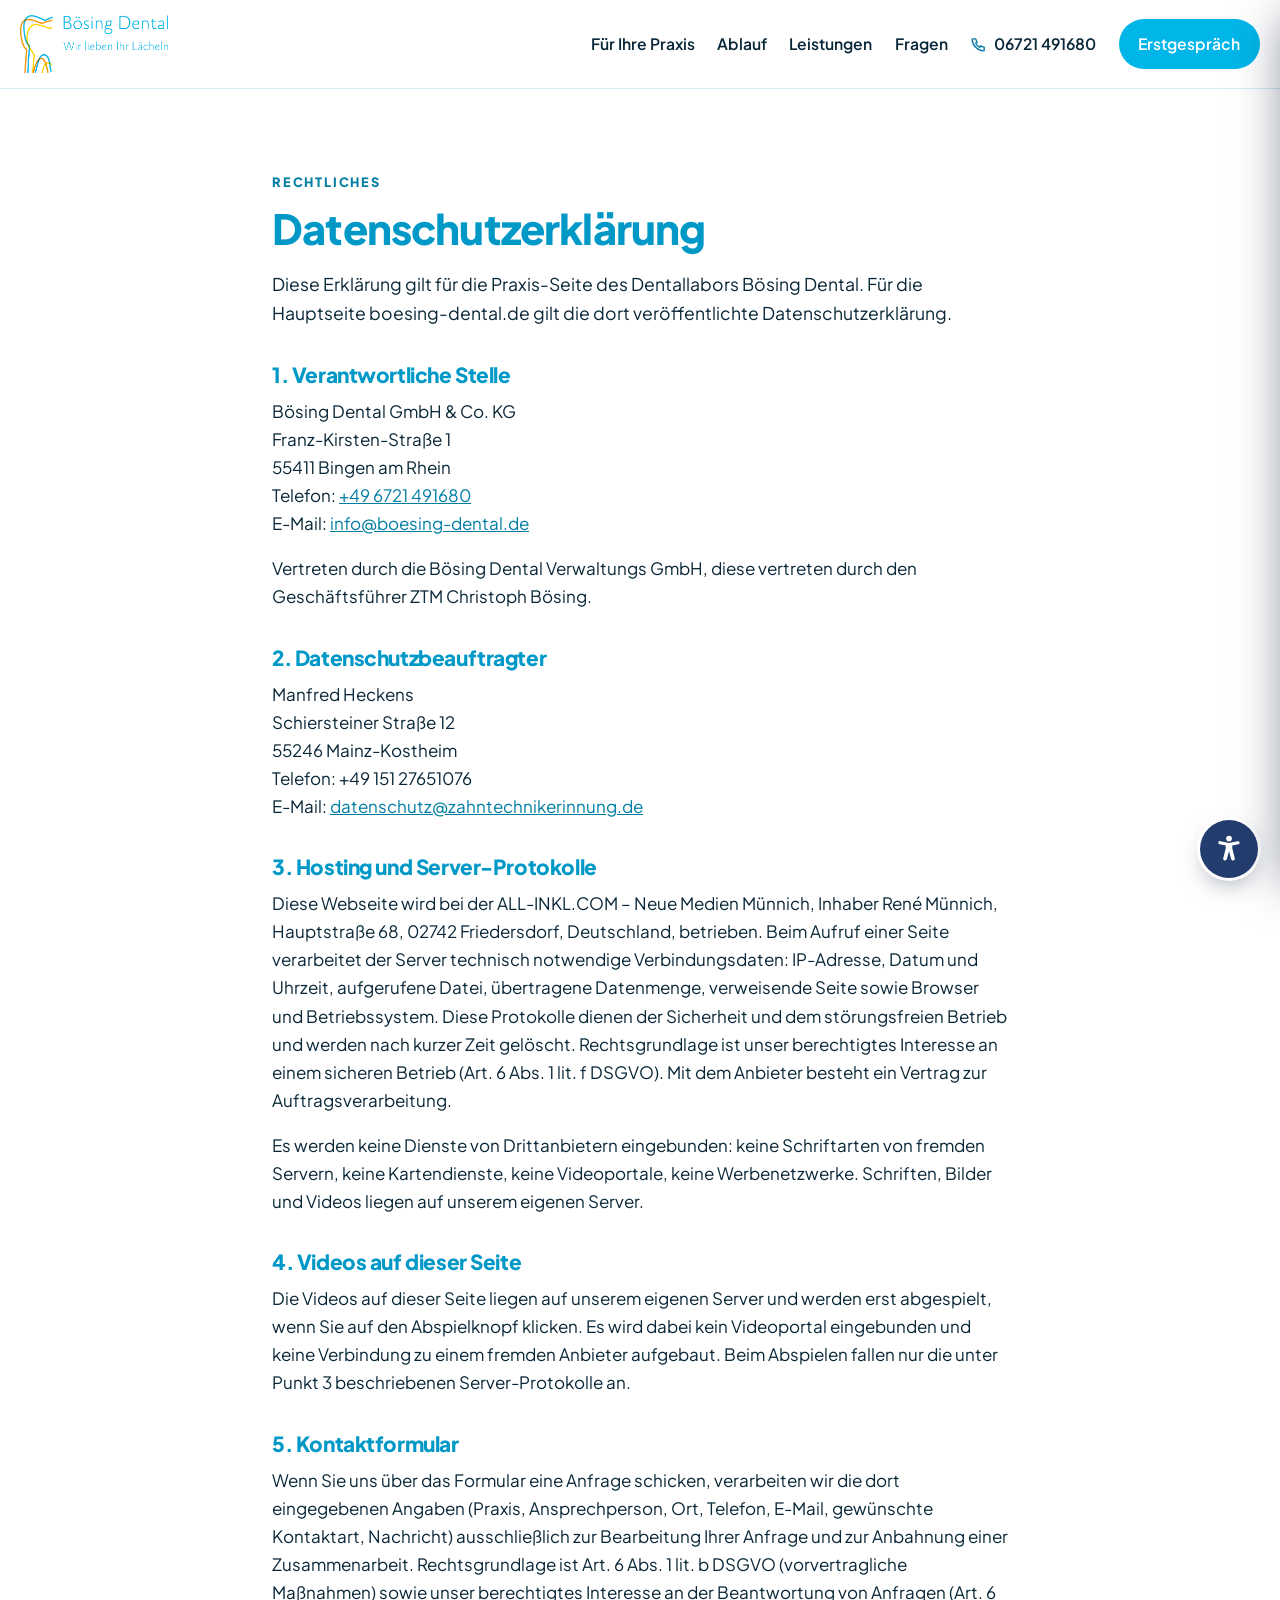
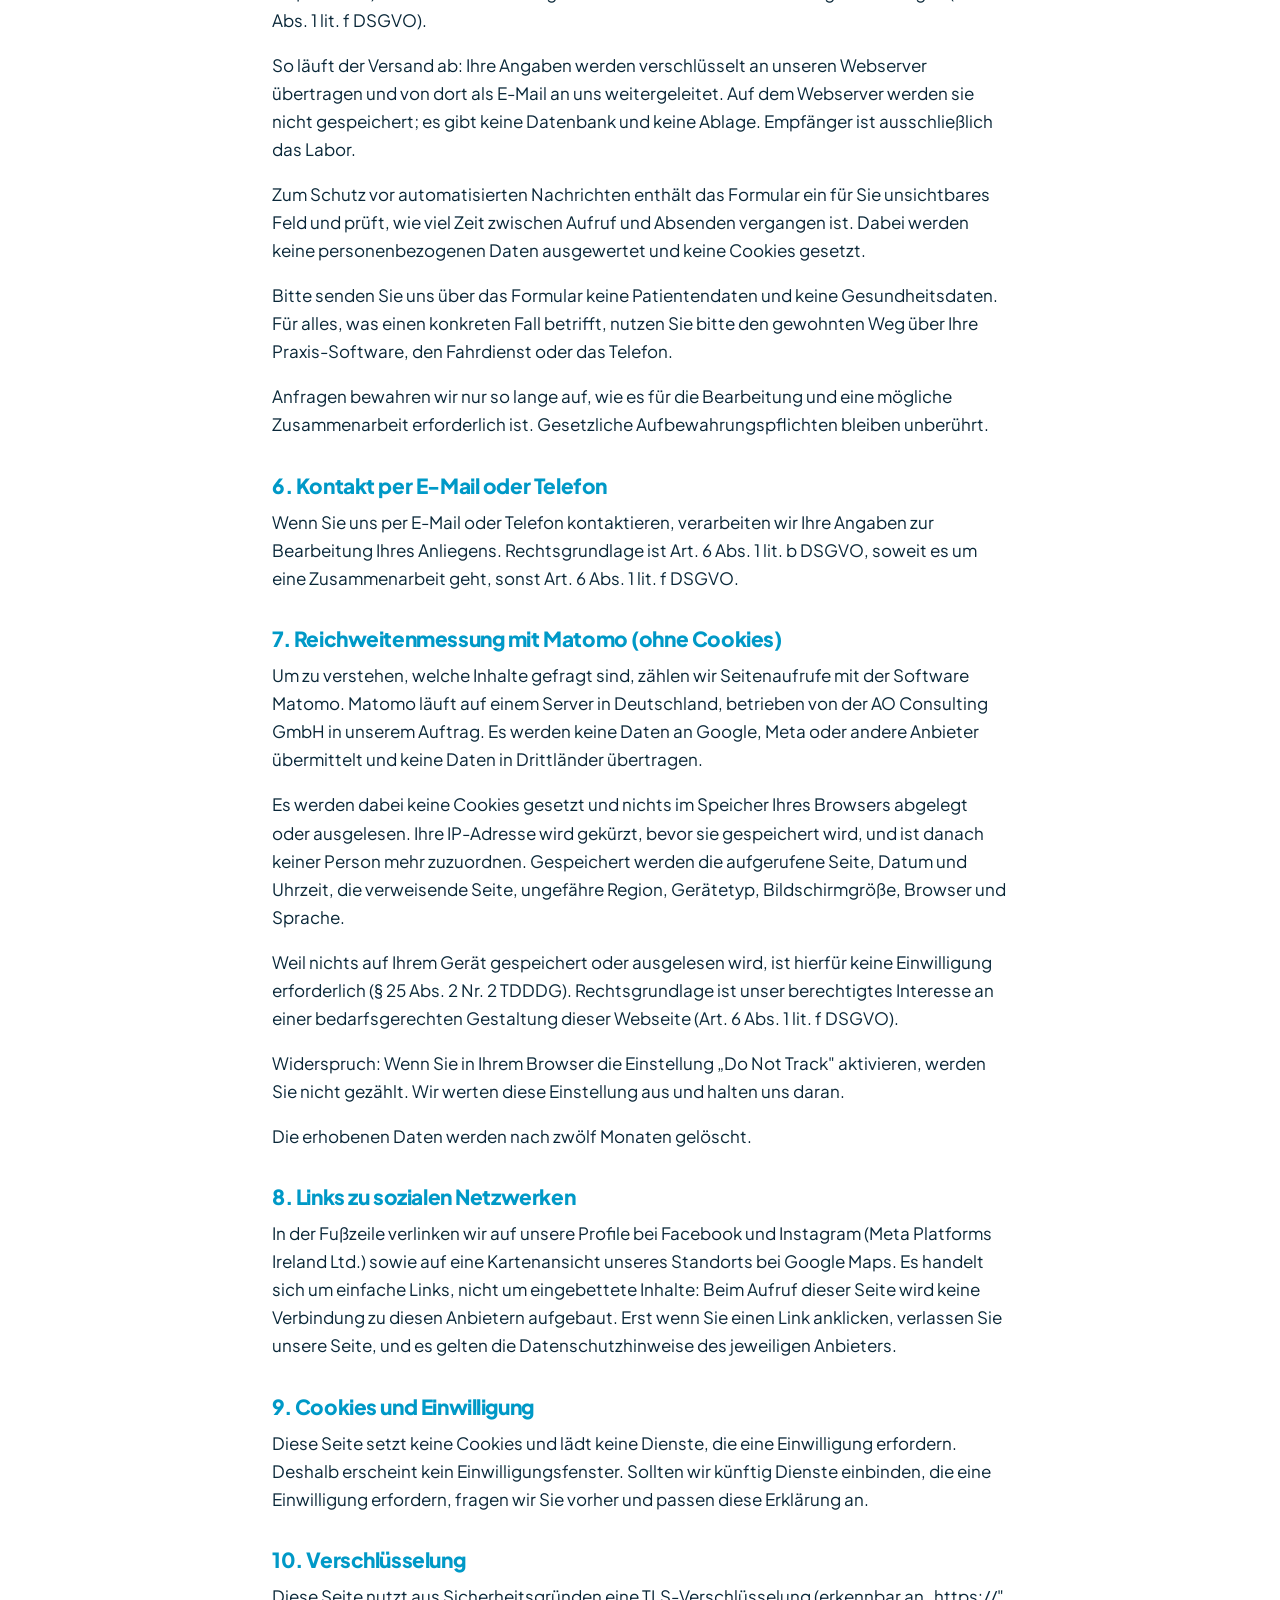
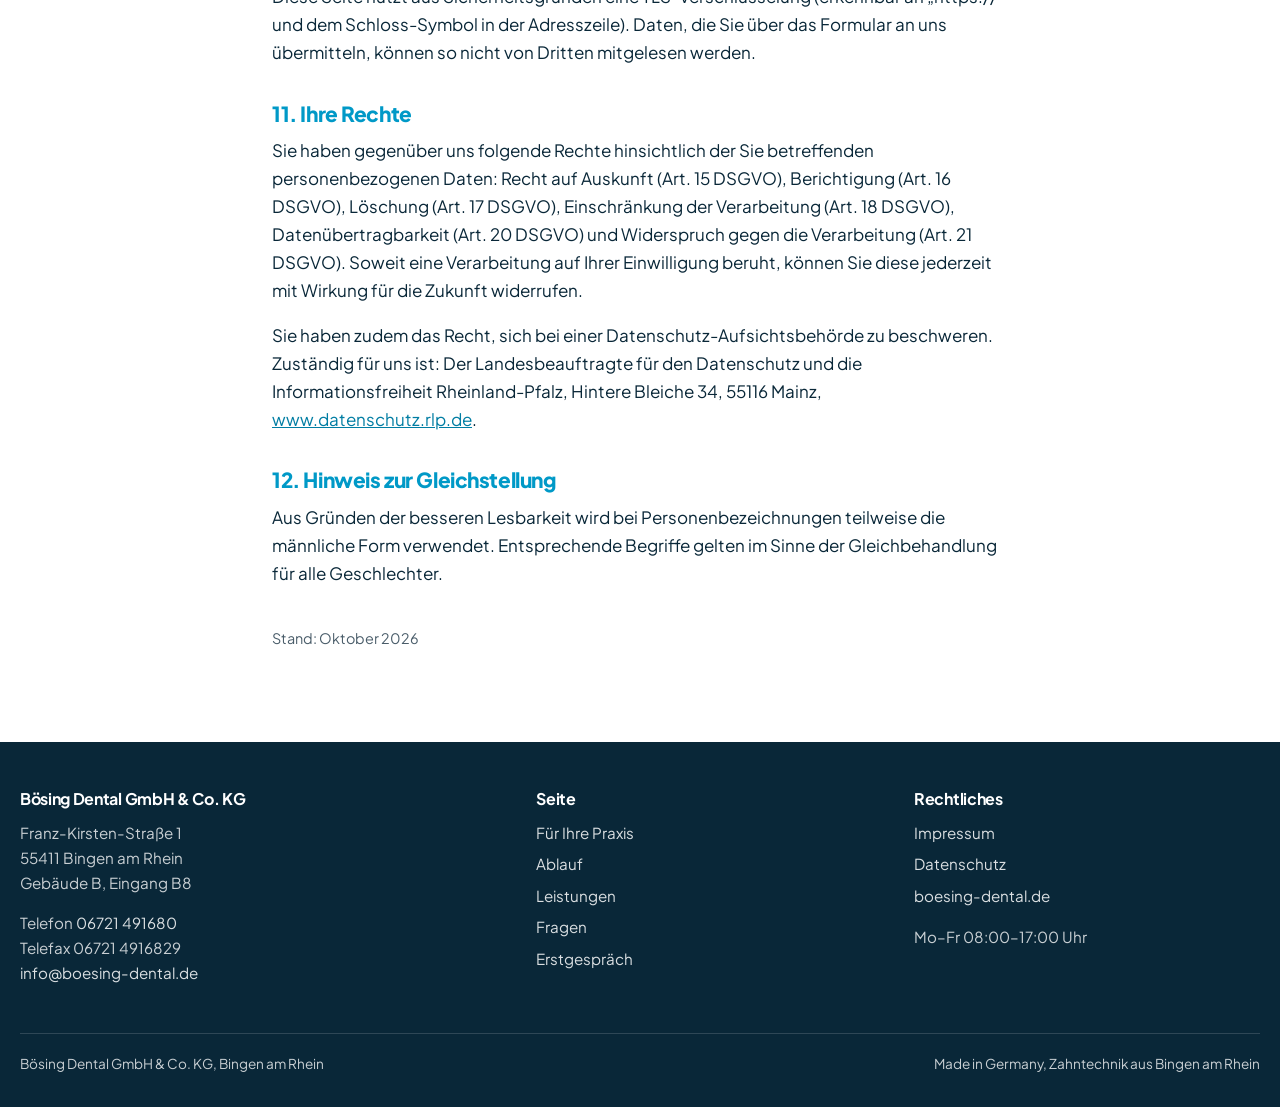
==== website/datenschutz.html @ 1765467c "Livegang vorbereiten: Entwurfs-Hinweise raus, Impressum und Datenschutz als eigene Seiten, Formular " ====
<!DOCTYPE html>
<html lang="de">
<head>
<meta charset="utf-8">
<meta name="viewport" content="width=device-width, initial-scale=1">
<title>Datenschutz | Bösing Dental, Dentallabor Bingen</title>
<meta name="description" content="Datenschutzerklärung für die Praxis-Seite der Bösing Dental GmbH & Co. KG, Dentallabor in Bingen am Rhein.">
<meta name="robots" content="noindex,follow">
<link rel="icon" href="img/favicon-192.png" sizes="192x192" type="image/png">
<link rel="icon" href="img/favicon-32.png" sizes="32x32" type="image/png">
<link rel="apple-touch-icon" href="img/apple-touch-icon.png">
<link rel="stylesheet" href="assets/schrift.css">
<link rel="stylesheet" href="assets/stil.css?v=20261001a">
<link rel="stylesheet" href="assets/einwilligung.css">
<link rel="stylesheet" href="assets/barrierefreiheit.css">
</head>
<body>

<a class="sprung" href="#inhalt">Zum Inhalt springen</a>

<header>
  <div class="huelle-kopf kopf">
    <a class="marke" href="index.html" aria-label="Bösing Dental, zur Startseite">
      <picture>
        <source srcset="img/logo-boesing-dental.webp" type="image/webp">
        <img src="img/logo-boesing-dental.png" alt="Bösing Dental, wir lieben Ihr Lächeln" width="1167" height="456" decoding="async">
      </picture>
    </a>
    <button class="burger" type="button" aria-expanded="false" aria-controls="hauptnavigation" aria-label="Menü öffnen">
      <span></span>
    </button>
    <nav class="kopf-nav" id="hauptnavigation" aria-label="Hauptnavigation">
      <a href="index.html#vorteile">Für Ihre Praxis</a>
      <a href="index.html#ablauf">Ablauf</a>
      <a href="index.html#leistungen">Leistungen</a>
      <a href="index.html#fragen">Fragen</a>
      <a class="kopf-tel" href="tel:+496721491680">
        <svg width="17" height="17" viewBox="0 0 24 24" fill="none" stroke="#0e7ba8" stroke-width="2" aria-hidden="true" focusable="false">
          <path d="M4 4h4l2 5-2 1a10 10 0 006 6l1-2 5 2v4a1 1 0 01-1 1A17 17 0 013 5a1 1 0 011-1z"/>
        </svg>
        06721 491680
      </a>
      <a class="knopf knopf-haupt knopf-klein" href="index.html#anfrage">Erstgespräch</a>
    </nav>
  </div>
</header>

<main id="inhalt">
  <section class="weiss">
    <div class="huelle">
      <article class="rechtstext">
        <span class="augbraue">Rechtliches</span>
        <h1>Datenschutzerklärung</h1>
        <p class="lead">Diese Erklärung gilt für die Praxis-Seite des Dentallabors Bösing Dental. Für die Hauptseite boesing-dental.de gilt die dort veröffentlichte Datenschutzerklärung.</p>

        <h2>1. Verantwortliche Stelle</h2>
        <address>
          <p>Bösing Dental GmbH &amp; Co. KG<br>
          Franz-Kirsten-Straße 1<br>
          55411 Bingen am Rhein<br>
          Telefon: <a href="tel:+496721491680">+49 6721 491680</a><br>
          E-Mail: <a href="mailto:info@boesing-dental.de">info@boesing-dental.de</a></p>
        </address>
        <p>Vertreten durch die Bösing Dental Verwaltungs GmbH, diese vertreten durch den Geschäftsführer ZTM Christoph Bösing.</p>

        <h2>2. Datenschutzbeauftragter</h2>
        <p>Manfred Heckens<br>
        Schiersteiner Straße 12<br>
        55246 Mainz-Kostheim<br>
        Telefon: +49 151 27651076<br>
        E-Mail: <a href="mailto:datenschutz@zahntechnikerinnung.de">datenschutz@zahntechnikerinnung.de</a></p>

        <h2>3. Hosting und Server-Protokolle</h2>
        <p>Diese Webseite wird bei der ALL-INKL.COM – Neue Medien Münnich, Inhaber René Münnich, Hauptstraße 68, 02742 Friedersdorf, Deutschland, betrieben. Beim Aufruf einer Seite verarbeitet der Server technisch notwendige Verbindungsdaten: IP-Adresse, Datum und Uhrzeit, aufgerufene Datei, übertragene Datenmenge, verweisende Seite sowie Browser und Betriebssystem. Diese Protokolle dienen der Sicherheit und dem störungsfreien Betrieb und werden nach kurzer Zeit gelöscht. Rechtsgrundlage ist unser berechtigtes Interesse an einem sicheren Betrieb (Art. 6 Abs. 1 lit. f DSGVO). Mit dem Anbieter besteht ein Vertrag zur Auftragsverarbeitung.</p>
        <p>Es werden keine Dienste von Drittanbietern eingebunden: keine Schriftarten von fremden Servern, keine Kartendienste, keine Videoportale, keine Werbenetzwerke. Schriften, Bilder und Videos liegen auf unserem eigenen Server.</p>

        <h2>4. Videos auf dieser Seite</h2>
        <p>Die Videos auf dieser Seite liegen auf unserem eigenen Server und werden erst abgespielt, wenn Sie auf den Abspielknopf klicken. Es wird dabei kein Videoportal eingebunden und keine Verbindung zu einem fremden Anbieter aufgebaut. Beim Abspielen fallen nur die unter Punkt 3 beschriebenen Server-Protokolle an.</p>

        <h2>5. Kontaktformular</h2>
        <p>Wenn Sie uns über das Formular eine Anfrage schicken, verarbeiten wir die dort eingegebenen Angaben (Praxis, Ansprechperson, Ort, Telefon, E-Mail, gewünschte Kontaktart, Nachricht) ausschließlich zur Bearbeitung Ihrer Anfrage und zur Anbahnung einer Zusammenarbeit. Rechtsgrundlage ist Art. 6 Abs. 1 lit. b DSGVO (vorvertragliche Maßnahmen) sowie unser berechtigtes Interesse an der Beantwortung von Anfragen (Art. 6 Abs. 1 lit. f DSGVO).</p>
        <p>So läuft der Versand ab: Ihre Angaben werden verschlüsselt an unseren Webserver übertragen und von dort als E-Mail an uns weitergeleitet. Auf dem Webserver werden sie nicht gespeichert; es gibt keine Datenbank und keine Ablage. Empfänger ist ausschließlich das Labor.</p>
        <p>Zum Schutz vor automatisierten Nachrichten enthält das Formular ein für Sie unsichtbares Feld und prüft, wie viel Zeit zwischen Aufruf und Absenden vergangen ist. Dabei werden keine personenbezogenen Daten ausgewertet und keine Cookies gesetzt.</p>
        <p>Bitte senden Sie uns über das Formular keine Patientendaten und keine Gesundheitsdaten. Für alles, was einen konkreten Fall betrifft, nutzen Sie bitte den gewohnten Weg über Ihre Praxis-Software, den Fahrdienst oder das Telefon.</p>
        <p>Anfragen bewahren wir nur so lange auf, wie es für die Bearbeitung und eine mögliche Zusammenarbeit erforderlich ist. Gesetzliche Aufbewahrungspflichten bleiben unberührt.</p>

        <h2>6. Kontakt per E-Mail oder Telefon</h2>
        <p>Wenn Sie uns per E-Mail oder Telefon kontaktieren, verarbeiten wir Ihre Angaben zur Bearbeitung Ihres Anliegens. Rechtsgrundlage ist Art. 6 Abs. 1 lit. b DSGVO, soweit es um eine Zusammenarbeit geht, sonst Art. 6 Abs. 1 lit. f DSGVO.</p>

        <h2>7. Reichweitenmessung mit Matomo (ohne Cookies)</h2>
        <p>Um zu verstehen, welche Inhalte gefragt sind, zählen wir Seitenaufrufe mit der Software Matomo. Matomo läuft auf einem Server in Deutschland, betrieben von der AO Consulting GmbH in unserem Auftrag. Es werden keine Daten an Google, Meta oder andere Anbieter übermittelt und keine Daten in Drittländer übertragen.</p>
        <p>Es werden dabei keine Cookies gesetzt und nichts im Speicher Ihres Browsers abgelegt oder ausgelesen. Ihre IP-Adresse wird gekürzt, bevor sie gespeichert wird, und ist danach keiner Person mehr zuzuordnen. Gespeichert werden die aufgerufene Seite, Datum und Uhrzeit, die verweisende Seite, ungefähre Region, Gerätetyp, Bildschirmgröße, Browser und Sprache.</p>
        <p>Weil nichts auf Ihrem Gerät gespeichert oder ausgelesen wird, ist hierfür keine Einwilligung erforderlich (§ 25 Abs. 2 Nr. 2 TDDDG). Rechtsgrundlage ist unser berechtigtes Interesse an einer bedarfsgerechten Gestaltung dieser Webseite (Art. 6 Abs. 1 lit. f DSGVO).</p>
        <p>Widerspruch: Wenn Sie in Ihrem Browser die Einstellung „Do Not Track" aktivieren, werden Sie nicht gezählt. Wir werten diese Einstellung aus und halten uns daran.</p>
        <p>Die erhobenen Daten werden nach zwölf Monaten gelöscht.</p>

        <h2>8. Links zu sozialen Netzwerken</h2>
        <p>In der Fußzeile verlinken wir auf unsere Profile bei Facebook und Instagram (Meta Platforms Ireland Ltd.) sowie auf eine Kartenansicht unseres Standorts bei Google Maps. Es handelt sich um einfache Links, nicht um eingebettete Inhalte: Beim Aufruf dieser Seite wird keine Verbindung zu diesen Anbietern aufgebaut. Erst wenn Sie einen Link anklicken, verlassen Sie unsere Seite, und es gelten die Datenschutzhinweise des jeweiligen Anbieters.</p>

        <h2>9. Cookies und Einwilligung</h2>
        <p>Diese Seite setzt keine Cookies und lädt keine Dienste, die eine Einwilligung erfordern. Deshalb erscheint kein Einwilligungsfenster. Sollten wir künftig Dienste einbinden, die eine Einwilligung erfordern, fragen wir Sie vorher und passen diese Erklärung an.</p>

        <h2>10. Verschlüsselung</h2>
        <p>Diese Seite nutzt aus Sicherheitsgründen eine TLS-Verschlüsselung (erkennbar an „https://" und dem Schloss-Symbol in der Adresszeile). Daten, die Sie über das Formular an uns übermitteln, können so nicht von Dritten mitgelesen werden.</p>

        <h2>11. Ihre Rechte</h2>
        <p>Sie haben gegenüber uns folgende Rechte hinsichtlich der Sie betreffenden personenbezogenen Daten: Recht auf Auskunft (Art. 15 DSGVO), Berichtigung (Art. 16 DSGVO), Löschung (Art. 17 DSGVO), Einschränkung der Verarbeitung (Art. 18 DSGVO), Datenübertragbarkeit (Art. 20 DSGVO) und Widerspruch gegen die Verarbeitung (Art. 21 DSGVO). Soweit eine Verarbeitung auf Ihrer Einwilligung beruht, können Sie diese jederzeit mit Wirkung für die Zukunft widerrufen.</p>
        <p>Sie haben zudem das Recht, sich bei einer Datenschutz-Aufsichtsbehörde zu beschweren. Zuständig für uns ist: Der Landesbeauftragte für den Datenschutz und die Informationsfreiheit Rheinland-Pfalz, Hintere Bleiche 34, 55116 Mainz, <a href="https://www.datenschutz.rlp.de/" rel="noopener">www.datenschutz.rlp.de</a>.</p>

        <h2>12. Hinweis zur Gleichstellung</h2>
        <p>Aus Gründen der besseren Lesbarkeit wird bei Personenbezeichnungen teilweise die männliche Form verwendet. Entsprechende Begriffe gelten im Sinne der Gleichbehandlung für alle Geschlechter.</p>

        <p class="stand">Stand: Oktober 2026</p>
      </article>
    </div>
  </section>
</main>

<footer>
  <div class="huelle">
    <div class="fuss-raster">
      <div>
        <h3>Bösing Dental GmbH &amp; Co. KG</h3>
        <p>Franz-Kirsten-Straße 1<br>55411 Bingen am Rhein<br>Gebäude B, Eingang B8</p>
        <p>Telefon <a href="tel:+496721491680">06721 491680</a><br>
           Telefax 06721 4916829<br>
           <a href="mailto:info@boesing-dental.de">info@boesing-dental.de</a></p>
      </div>
      <div>
        <h3>Seite</h3>
        <ul class="fuss-liste">
          <li><a href="index.html#vorteile">Für Ihre Praxis</a></li>
          <li><a href="index.html#ablauf">Ablauf</a></li>
          <li><a href="index.html#leistungen">Leistungen</a></li>
          <li><a href="index.html#fragen">Fragen</a></li>
          <li><a href="index.html#anfrage">Erstgespräch</a></li>
        </ul>
      </div>
      <div>
        <h3>Rechtliches</h3>
        <ul class="fuss-liste">
          <li><a href="impressum.html">Impressum</a></li>
          <li><a href="datenschutz.html">Datenschutz</a></li>
          <li><button type="button" class="ein-ausloeser" data-einwilligung-oeffnen>Cookie-Einstellungen</button></li>
          <li><a href="https://boesing-dental.de/" rel="noopener">boesing-dental.de</a></li>
        </ul>
        <p style="margin-top:1rem">Mo–Fr 08:00–17:00 Uhr</p>
      </div>
    </div>
    <div class="fuss-unten">
      <span>Bösing Dental GmbH &amp; Co. KG, Bingen am Rhein</span>
      <span>Made in Germany, Zahntechnik aus Bingen am Rhein</span>
    </div>
  </div>
</footer>

<script src="assets/skript.js?v=20261001a" defer></script>
<script src="assets/barrierefreiheit.js" defer></script>
<script src="assets/ao-konfiguration.js"></script>
<script src="assets/einwilligung.js" defer></script>
<script src="assets/messung.js" defer></script>
</body>
</html>
---- website/assets/schrift.css ----
/* ============================================================================
   PLUS JAKARTA SANS, LOKAL AUSGELIEFERT
   Keine Verbindung zu Google. Damit ist die Datenschutzerklärung
   ("Die Schriften sind lokal installiert") technisch gedeckt und die Seite
   lädt schneller, weil eine fremde Domain und ein DNS-Lookup wegfallen.

   Quelle der Dateien: Fontsource (@fontsource/plus-jakarta-sans 5.3.0),
   Schrift unter SIL Open Font License 1.1, siehe fonts/LICENSE-Plus-Jakarta-Sans.txt
   ============================================================================ */

@font-face{
  font-family:'Plus Jakarta Sans';
  font-style:normal;
  font-weight:400;
  font-display:swap;
  src:url('../fonts/plus-jakarta-sans-latin-400-normal.woff2') format('woff2');
  unicode-range:U+0000-00FF,U+0131,U+0152-0153,U+02BB-02BC,U+02C6,U+02DA,U+02DC,U+0304,U+0308,U+0329,U+2000-206F,U+20AC,U+2122,U+2191,U+2193,U+2212,U+2215,U+FEFF,U+FFFD;
}
@font-face{
  font-family:'Plus Jakarta Sans';
  font-style:normal;
  font-weight:400;
  font-display:swap;
  src:url('../fonts/plus-jakarta-sans-latin-ext-400-normal.woff2') format('woff2');
  unicode-range:U+0100-02BA,U+02BD-02C5,U+02C7-02CC,U+02CE-02D7,U+02DD-02FF,U+0304,U+0308,U+0329,U+1D00-1DBF,U+1E00-1E9F,U+1EF2-1EFF,U+2020,U+20A0-20AB,U+20AD-20C0,U+2113,U+2C60-2C7F,U+A720-A7FF;
}
@font-face{
  font-family:'Plus Jakarta Sans';
  font-style:normal;
  font-weight:500;
  font-display:swap;
  src:url('../fonts/plus-jakarta-sans-latin-500-normal.woff2') format('woff2');
  unicode-range:U+0000-00FF,U+0131,U+0152-0153,U+02BB-02BC,U+02C6,U+02DA,U+02DC,U+0304,U+0308,U+0329,U+2000-206F,U+20AC,U+2122,U+2191,U+2193,U+2212,U+2215,U+FEFF,U+FFFD;
}
@font-face{
  font-family:'Plus Jakarta Sans';
  font-style:normal;
  font-weight:500;
  font-display:swap;
  src:url('../fonts/plus-jakarta-sans-latin-ext-500-normal.woff2') format('woff2');
  unicode-range:U+0100-02BA,U+02BD-02C5,U+02C7-02CC,U+02CE-02D7,U+02DD-02FF,U+0304,U+0308,U+0329,U+1D00-1DBF,U+1E00-1E9F,U+1EF2-1EFF,U+2020,U+20A0-20AB,U+20AD-20C0,U+2113,U+2C60-2C7F,U+A720-A7FF;
}
@font-face{
  font-family:'Plus Jakarta Sans';
  font-style:normal;
  font-weight:600;
  font-display:swap;
  src:url('../fonts/plus-jakarta-sans-latin-600-normal.woff2') format('woff2');
  unicode-range:U+0000-00FF,U+0131,U+0152-0153,U+02BB-02BC,U+02C6,U+02DA,U+02DC,U+0304,U+0308,U+0329,U+2000-206F,U+20AC,U+2122,U+2191,U+2193,U+2212,U+2215,U+FEFF,U+FFFD;
}
@font-face{
  font-family:'Plus Jakarta Sans';
  font-style:normal;
  font-weight:600;
  font-display:swap;
  src:url('../fonts/plus-jakarta-sans-latin-ext-600-normal.woff2') format('woff2');
  unicode-range:U+0100-02BA,U+02BD-02C5,U+02C7-02CC,U+02CE-02D7,U+02DD-02FF,U+0304,U+0308,U+0329,U+1D00-1DBF,U+1E00-1E9F,U+1EF2-1EFF,U+2020,U+20A0-20AB,U+20AD-20C0,U+2113,U+2C60-2C7F,U+A720-A7FF;
}
@font-face{
  font-family:'Plus Jakarta Sans';
  font-style:normal;
  font-weight:700;
  font-display:swap;
  src:url('../fonts/plus-jakarta-sans-latin-700-normal.woff2') format('woff2');
  unicode-range:U+0000-00FF,U+0131,U+0152-0153,U+02BB-02BC,U+02C6,U+02DA,U+02DC,U+0304,U+0308,U+0329,U+2000-206F,U+20AC,U+2122,U+2191,U+2193,U+2212,U+2215,U+FEFF,U+FFFD;
}
@font-face{
  font-family:'Plus Jakarta Sans';
  font-style:normal;
  font-weight:700;
  font-display:swap;
  src:url('../fonts/plus-jakarta-sans-latin-ext-700-normal.woff2') format('woff2');
  unicode-range:U+0100-02BA,U+02BD-02C5,U+02C7-02CC,U+02CE-02D7,U+02DD-02FF,U+0304,U+0308,U+0329,U+1D00-1DBF,U+1E00-1E9F,U+1EF2-1EFF,U+2020,U+20A0-20AB,U+20AD-20C0,U+2113,U+2C60-2C7F,U+A720-A7FF;
}
@font-face{
  font-family:'Plus Jakarta Sans';
  font-style:normal;
  font-weight:800;
  font-display:swap;
  src:url('../fonts/plus-jakarta-sans-latin-800-normal.woff2') format('woff2');
  unicode-range:U+0000-00FF,U+0131,U+0152-0153,U+02BB-02BC,U+02C6,U+02DA,U+02DC,U+0304,U+0308,U+0329,U+2000-206F,U+20AC,U+2122,U+2191,U+2193,U+2212,U+2215,U+FEFF,U+FFFD;
}
@font-face{
  font-family:'Plus Jakarta Sans';
  font-style:normal;
  font-weight:800;
  font-display:swap;
  src:url('../fonts/plus-jakarta-sans-latin-ext-800-normal.woff2') format('woff2');
  unicode-range:U+0100-02BA,U+02BD-02C5,U+02C7-02CC,U+02CE-02D7,U+02DD-02FF,U+0304,U+0308,U+0329,U+1D00-1DBF,U+1E00-1E9F,U+1EF2-1EFF,U+2020,U+20A0-20AB,U+20AD-20C0,U+2113,U+2C60-2C7F,U+A720-A7FF;
}
---- website/assets/stil.css ----
/* ============================================================================
   Bösing Dental GmbH & Co. KG — Landingpage Praxisgewinnung
   Entwurf: AO Consulting GmbH
   Farben nach dem Corporate Manual Rev. 1.1 von Bösing Dental:
   HKS 47 Blau #00b6e8 (Hauptfarbe, Überschriften), HKS 3 Gelb #ffd500,
   HKS 7 Orange #f29400, Dunkelblau #092738 für Fließtext und Fuß.
   Für kleine Texte und Knöpfe ist das Blau abgedunkelt (Kontrast 4,5:1),
   für große Überschriften leicht abgedunkelt (Kontrast 3:1). Reines HKS 47
   auf Weiß erreicht nur 2,4:1 und wäre für Text nicht barrierefrei.
   ========================================================================= */

:root{
  --cyan:#00b6e8;          /* HKS 47, Flächen, Icons, Akzente */
  --cyan-text:#0099c7;     /* HKS 47 für große Überschriften, 3:1 auf Weiß */
  --cyan-dunkel:#007da3;   /* Links, Knöpfe, kleine Texte, 4,7:1 auf Weiß */
  --cyan-tief:#005f7d;     /* Hover */
  --orange:#f29400;        /* HKS 7 */
  --orange-dunkel:#b86f00;
  --gelb:#ffd500;          /* HKS 3 */
  --gruen:#39b54a;
  --gruen-dunkel:#2b8c39;

  --ink:#092738;           /* Dunkelblau aus dem Manual, Fließtext und Fuß */
  --ink-weich:#4a5d6a;
  --linie:#d5eaf3;
  --flaeche:#f1f9fc;
  --flaeche-tief:#e0f3fa;
  --weiss:#fff;

  --hinweis:#fff4c2;
  --hinweis-rand:#e3c000;

  --breit:1400px;        /* mehr Seitenbreite, Wunsch vom 25.09.2026 */
  --breit-kopf:1560px;
  --radius:18px;
  --radius-klein:10px;
  --schatten:0 10px 30px rgba(0,125,163,.10);
  --schatten-stark:0 18px 46px rgba(0,125,163,.16);
}

*,*::before,*::after{box-sizing:border-box}
html{-webkit-text-size-adjust:100%;scroll-behavior:smooth}
section[id],main[id]{scroll-margin-top:104px}
body{
  margin:0;
  font-family:'Plus Jakarta Sans',system-ui,-apple-system,'Segoe UI',sans-serif;
  font-size:1.0625rem;            /* keine Pixelangabe, damit die Schriftskalierung greift */
  line-height:1.65;
  color:var(--ink);
  background:var(--weiss);
  overflow-x:hidden;
}
img,video{max-width:100%;height:auto}
picture{display:block}
h1,h2,h3,h4{line-height:1.18;margin:0 0 .6em;font-weight:800;letter-spacing:-.02em}
h1{font-size:clamp(2rem,4.6vw,3.35rem)}
h2{font-size:clamp(1.55rem,3vw,2.35rem);color:var(--cyan-text)}
h3{font-size:clamp(1.12rem,1.5vw,1.35rem);font-weight:700}
p{margin:0 0 1em}
a{color:var(--cyan-dunkel)}
a:hover,a:focus-visible{color:var(--cyan-tief)}
ul{margin:0 0 1em;padding-left:1.15em}
strong{font-weight:700}

/* Fokus */
:focus-visible{outline:3px solid var(--cyan-dunkel);outline-offset:3px;border-radius:4px}
:focus:not(:focus-visible){outline:none}
.auf-dunkel :focus-visible{outline-color:#fff}
.auf-dunkel .knopf-haupt:hover,.auf-dunkel .knopf-haupt:focus-visible{background:var(--gelb);color:var(--ink)}

/* Sprunglinks */
.sprung{position:absolute;left:-9999px;top:0;z-index:100;background:var(--ink);color:#fff;
  padding:.7rem 1.1rem;border-radius:0 0 var(--radius-klein) 0;text-decoration:none;font-weight:700}
.sprung:focus{left:0}
.sprung:focus,.sprung:hover{color:#fff}

/* Layout */
.huelle{width:100%;max-width:var(--breit);margin:0 auto;padding:0 1.25rem}
.huelle-kopf{width:100%;max-width:var(--breit-kopf);margin:0 auto;padding:0 1.25rem}
section{padding:clamp(3rem,6vw,5.5rem) 0}
.hell{background:var(--flaeche)}
.weiss{background:var(--weiss)}
.mitte{text-align:center}
.kopfzeile-block{max-width:50rem;margin:0 auto clamp(2rem,4vw,3rem)}
.kopfzeile-block.links{margin-left:0;text-align:left}
.augbraue{display:inline-block;font-size:.8rem;font-weight:800;letter-spacing:.14em;
  text-transform:uppercase;color:var(--cyan-dunkel);margin-bottom:.7rem}
.lead{font-size:1.1rem;color:var(--ink-weich)}

/* ------------------------------------------------------------------ Kopf */
body>header{position:sticky;top:0;z-index:50;background:rgba(255,255,255,.94);
  backdrop-filter:blur(8px);border-bottom:1px solid var(--linie)}
.kopf{display:flex;align-items:center;gap:1.5rem;min-height:88px}
.marke{display:flex;align-items:center;gap:.6rem;text-decoration:none;color:var(--ink);font-weight:800;
  font-size:1.15rem;white-space:nowrap;letter-spacing:-.02em}
.marke:hover,.marke:focus-visible{color:var(--cyan-dunkel)}
.marke svg{flex:0 0 auto}
.marke picture{display:block}
.marke img{height:58px;width:auto;display:block}
.kopf-nav{margin-left:auto;display:flex;align-items:center;gap:1.4rem}
.kopf-nav a{white-space:nowrap;text-decoration:none;color:var(--ink);font-weight:600;font-size:.98rem}
.kopf-nav a:hover,.kopf-nav a:focus-visible{color:var(--cyan-dunkel)}
.kopf-nav a.knopf-haupt{color:#fff}
.kopf-nav a.knopf-haupt:hover,.kopf-nav a.knopf-haupt:focus-visible{color:#fff;background:var(--ink)}
.kopf-tel{display:inline-flex;align-items:center;gap:.45rem;white-space:nowrap;font-weight:700;text-decoration:none}
.burger{display:none;margin-left:auto;background:none;border:1px solid var(--linie);border-radius:12px;
  width:46px;height:42px;cursor:pointer;align-items:center;justify-content:center}
.burger span{display:block;width:20px;height:2px;background:var(--ink);position:relative}
.burger span::before,.burger span::after{content:"";position:absolute;left:0;width:20px;height:2px;background:var(--ink)}
.burger span::before{top:-6px}
.burger span::after{top:6px}
.burger:hover,.burger:focus-visible{background:var(--flaeche-tief)}

/* Knopf */
.knopf{display:inline-flex;align-items:center;justify-content:center;gap:.5rem;white-space:nowrap;
  padding:.85rem 1.5rem;border-radius:999px;font-weight:800;text-decoration:none;border:2px solid transparent;
  cursor:pointer;font-size:1rem;font-family:inherit;transition:transform .15s ease,background .15s ease}
.knopf-haupt{background:var(--cyan);color:#fff}
.knopf-haupt:hover,.knopf-haupt:focus-visible{background:var(--ink);color:#fff;transform:translateY(-1px)}
.knopf-zweit{background:#fff;color:var(--ink);border-color:var(--cyan)}
.knopf-zweit:hover,.knopf-zweit:focus-visible{background:var(--cyan);color:#fff}
.knopf-hell{background:#fff;color:var(--cyan-tief)}
.knopf-hell:hover,.knopf-hell:focus-visible{background:var(--gelb);color:var(--ink)}
.knopf-klein{padding:.6rem 1.1rem;font-size:.94rem}

/* ------------------------------------------------------------------ Hero */
.hero{position:relative;overflow:hidden;background:
  radial-gradient(1200px 520px at 85% -10%,rgba(0,182,232,.16),transparent 60%),
  radial-gradient(760px 420px at 8% 110%,rgba(242,148,0,.12),transparent 62%),
  linear-gradient(180deg,#fbfdfe 0%,#f2f8fb 100%)}
.hero-raster{display:grid;grid-template-columns:1.05fr .95fr;gap:clamp(2rem,4vw,3.5rem);align-items:center;
  padding:clamp(2.5rem,5vw,4.5rem) 0}
.hero h1 span{color:var(--cyan-text)}
.hero-lead{font-size:clamp(1.05rem,1.5vw,1.22rem);color:var(--ink-weich);max-width:38rem}
.hero-knoepfe{display:flex;flex-wrap:wrap;gap:.8rem;margin:1.6rem 0 1.1rem}
.hero-mini{font-size:.92rem;color:var(--ink-weich);margin:0}
/* ------------------------------------------------ Google-Bewertung */
.google-punkt{display:inline-flex;align-items:center;gap:.7rem;text-decoration:none;background:#fff;
  border:1px solid var(--linie);border-radius:999px;padding:.5rem 1rem .5rem .6rem;
  box-shadow:0 2px 10px rgba(0,125,163,.07);margin-top:1.1rem;color:var(--ink)}
.google-punkt:hover,.google-punkt:focus-visible{border-color:var(--cyan-dunkel);color:var(--ink);
  box-shadow:0 6px 18px rgba(0,125,163,.14)}
.google-g{width:32px;height:32px;border-radius:50%;display:grid;place-items:center;
  border:1px solid var(--linie);flex:none;background:#fff}
.google-g img{width:18px;height:18px;display:block}
.sterne{position:relative;display:inline-block;line-height:1;font-size:1rem;letter-spacing:2px;
  color:#d7dfe5;white-space:nowrap}
.sterne-gold{position:absolute;left:0;top:0;overflow:hidden;white-space:nowrap;color:#f5a623}
.google-txt{display:block;font-size:.83rem;color:var(--ink-weich);margin-top:.2rem;white-space:nowrap}
.google-txt b{color:var(--ink)}

/* ------------------------------------- feste Handy-Leiste mit den CTA */
.handy-leiste{display:none}
@media (max-width:820px){
  .handy-leiste{display:flex;position:fixed;left:0;right:0;bottom:0;z-index:48;gap:.6rem;
    padding:.6rem .8rem calc(.6rem + env(safe-area-inset-bottom));
    background:rgba(255,255,255,.96);backdrop-filter:blur(8px);border-top:1px solid var(--linie);
    box-shadow:0 -6px 20px rgba(0,125,163,.10)}
  .handy-leiste .knopf{flex:1;justify-content:center;padding:.8rem .6rem;font-size:.98rem}
  body{padding-bottom:72px}
  .bf-knopf{bottom:82px!important}
}

.anker-reihe{display:grid;grid-template-columns:repeat(4,1fr);gap:1px;background:var(--linie);
  border:1px solid var(--linie);border-radius:var(--radius);overflow:hidden;margin-top:clamp(1.5rem,3vw,2.5rem)}
.anker{background:#fff;padding:1.05rem 1rem;text-align:center}
.anker b{display:block;font-size:1.45rem;line-height:1.2;color:var(--cyan-text);letter-spacing:-.02em}
.anker span{display:block;font-size:.86rem;color:var(--ink-weich);line-height:1.35}
.bogen{position:absolute;inset:auto -6% -30% auto;width:520px;height:520px;border-radius:50%;
  border:36px solid rgba(0,182,232,.14);pointer-events:none}
.bogen-orange{position:absolute;left:-8%;bottom:-38%;width:420px;height:420px;border-radius:50%;
  border:14px solid rgba(242,148,0,.12);pointer-events:none}

/* ----------------------------------------------------- echte Bilder */
.bild{position:relative;overflow:hidden;border-radius:var(--radius);aspect-ratio:16/10;background:var(--flaeche-tief)}
.bild.breit{aspect-ratio:21/9}
.bild.quadrat{aspect-ratio:1/1}
.bild.hoch{aspect-ratio:3/4}
.bild picture,.bild img{display:block;width:100%;height:100%;object-fit:cover}
.karte.leistung .bild,.person .bild{border-radius:0}
/* Beschriftung für Vorher-Nachher-Bilder (obere und untere Bildhälfte) */
.bild-marke{position:absolute;left:.7rem;top:.7rem;z-index:1;background:rgba(9,39,56,.78);color:#fff;
  font-size:.78rem;font-weight:700;letter-spacing:.06em;text-transform:uppercase;
  padding:.25rem .6rem;border-radius:999px;line-height:1.3;pointer-events:none}
.bild-marke.unten{top:calc(50% + .7rem)}
.bildunter{margin:.55rem 0 0;font-size:.82rem;color:var(--ink-weich)}

/* -------------------------------------------------- Bildplatzhalter */
.bildplatz{position:relative;display:flex;flex-direction:column;align-items:center;justify-content:center;
  gap:.4rem;text-align:center;background:
  linear-gradient(135deg,rgba(0,182,232,.10),rgba(242,148,0,.10));
  border:2px dashed rgba(0,125,163,.35);border-radius:var(--radius);color:var(--cyan-tief);
  padding:1.25rem;min-height:180px;min-width:0;aspect-ratio:16/10;overflow:hidden}
.bildplatz.hoch{aspect-ratio:3/4}
.bildplatz.breit{aspect-ratio:21/9;min-height:0}
.bildplatz.quadrat{aspect-ratio:1/1}
.bildplatz b{font-size:.95rem;font-weight:800;line-height:1.3}
.bildplatz small{font-size:.78rem;color:var(--ink-weich);letter-spacing:.04em;text-transform:uppercase;font-weight:700}
.bildplatz svg{opacity:.5}

/* ------------------------------------------------------------------ Video */
/* Stumme 3-Sekunden-Vorschau in Schleife über dem Standbild, wie bei Wistia.
   Liegt auf dem eigenen Server, läuft nicht bei "Bewegung reduzieren". */
.video-vorschau{position:absolute;inset:0;width:100%;height:100%;object-fit:cover;display:block;
  opacity:0;transition:opacity .5s ease;pointer-events:none}
.video-vorschau.laeuft{opacity:1}
.hero-video{aspect-ratio:16/9;background:var(--flaeche-tief)}
.hero-video picture,.hero-video img{display:block;width:100%;height:100%;object-fit:cover}
.video-block{display:grid;grid-template-columns:1.35fr 1fr;gap:clamp(1.5rem,3vw,3rem);align-items:center}
.video-rahmen{position:relative;border-radius:var(--radius);overflow:hidden;box-shadow:var(--schatten-stark);background:#092738}
.video-rahmen .bildplatz{border-radius:0;border:none;min-height:0;aspect-ratio:16/9;
  background:linear-gradient(135deg,#092738,#005f7d);color:#dff1f9;
  justify-content:flex-end;padding-bottom:1.1rem}
.video-rahmen .bildplatz small{color:rgba(255,255,255,.7)}
.abspielen{position:absolute;inset:0;display:flex;align-items:center;justify-content:center;
  border:none;background:transparent;cursor:pointer}
.abspielen span{display:flex;align-items:center;justify-content:center;width:78px;height:78px;border-radius:50%;
  background:rgba(255,255,255,.92);box-shadow:0 8px 26px rgba(0,0,0,.28)}
.abspielen span svg{fill:var(--cyan-tief);margin-left:4px}
.abspielen:hover span,.abspielen:focus-visible span{background:var(--gelb)}
.abspielen:hover span svg,.abspielen:focus-visible span svg{fill:var(--ink)}
.video-hinweis{margin:.55rem 0 0;font-size:.82rem;color:var(--ink-weich)}
.video-text ul{list-style:none;padding:0;margin:1rem 0 0}
.video-text li{position:relative;padding-left:1.7rem;margin-bottom:.55rem}
.video-text li::before{content:"";position:absolute;left:0;top:.55em;width:.7rem;height:.7rem;border-radius:3px;
  background:var(--orange)}

/* ------------------------------------------------------------------ Karten */
.raster{display:grid;gap:1.25rem}
.raster-2{grid-template-columns:repeat(2,1fr)}
.raster-3{grid-template-columns:repeat(3,1fr)}
.raster-4{grid-template-columns:repeat(4,1fr)}
.karte{background:#fff;border:1px solid var(--linie);border-radius:var(--radius);padding:1.5rem;
  box-shadow:0 2px 10px rgba(0,125,163,.05)}
.karte h3{margin-bottom:.4rem}
.karte p:last-child{margin-bottom:0}
.karte-symbol{display:flex;align-items:center;justify-content:center;width:48px;height:48px;border-radius:14px;
  background:var(--flaeche-tief);margin-bottom:.9rem}
.karte-symbol svg{stroke:var(--cyan-dunkel);fill:none;stroke-width:1.9;stroke-linecap:round;stroke-linejoin:round}
.leistung{overflow:hidden;padding:0;display:flex;flex-direction:column}
.leistung .bildplatz{border:none;border-radius:0;aspect-ratio:16/10;min-height:0}
.leistung-text{padding:1.25rem 1.4rem 1.5rem}
.leistung-text h3{margin-bottom:.35rem}
.leistung-text p{margin:0;font-size:.97rem;color:var(--ink-weich)}

/* ------------------------------------------------------------------ Ablauf */
.ablauf{counter-reset:schritt;display:grid;grid-template-columns:repeat(4,1fr);gap:1.25rem}
.schritt{position:relative;background:#fff;border:1px solid var(--linie);border-radius:var(--radius);
  padding:2.4rem 1.35rem 1.5rem}
.schritt::before{counter-increment:schritt;content:counter(schritt);position:absolute;top:-18px;left:1.35rem;
  width:44px;height:44px;border-radius:50%;background:var(--cyan);color:var(--ink);font-weight:800;
  display:flex;align-items:center;justify-content:center;font-size:1.1rem;box-shadow:var(--schatten)}
.schritt h3{font-size:1.08rem}
.schritt p{margin:0;font-size:.96rem;color:var(--ink-weich)}

/* ------------------------------------------------------------------ Zitate */
.zitate{display:grid;grid-template-columns:repeat(3,1fr);gap:1.25rem;margin-top:1.5rem}
.zitat{background:#fff;border:1px solid var(--linie);border-left:5px solid var(--orange);
  border-radius:var(--radius-klein);padding:1.35rem}
.zitat p{font-style:italic;margin-bottom:.7rem}
.zitat cite{font-style:normal;font-weight:700;font-size:.92rem;color:var(--cyan-tief)}

/* ------------------------------------------------------------------ Region */
.region{display:grid;grid-template-columns:1fr 1fr;gap:clamp(1.5rem,3vw,3rem);align-items:center}
.region>*{min-width:0}
.raster>*,.hero-raster>*,.video-block>*,.kontakt-raster>*,.gruen-block>*{min-width:0}
.orte{display:flex;flex-wrap:wrap;gap:.5rem;padding:0;margin:1.2rem 0 0;list-style:none}
.orte li{background:#fff;border:1px solid var(--linie);border-radius:999px;padding:.35rem .9rem;font-size:.9rem;font-weight:600}
.kontaktdaten{display:grid;gap:.35rem;margin-top:1.3rem;font-size:.98rem}
.kontaktdaten b{display:block;font-size:.82rem;text-transform:uppercase;letter-spacing:.08em;color:var(--ink-weich)}

/* ------------------------------------------------------------------ Team */
.team{display:grid;grid-template-columns:repeat(3,1fr);gap:1.25rem}
.person{background:#fff;border:1px solid var(--linie);border-radius:var(--radius);overflow:hidden}
.person .bildplatz{border:none;border-radius:0;aspect-ratio:4/3;min-height:0}
.person-text{padding:1.1rem 1.3rem 1.35rem}
.person-text h3{margin:0 0 .15rem;font-size:1.05rem}
.person-text p{margin:0;font-size:.93rem;color:var(--ink-weich)}

/* ------------------------------------------------------------------ Nachhaltigkeit */
.gruen-block{background:linear-gradient(135deg,#eaf7ec,#f2f8fb);border:1px solid #cfe9d4;border-radius:var(--radius);
  padding:clamp(1.5rem,3vw,2.5rem);display:grid;grid-template-columns:1.2fr .8fr;gap:2rem;align-items:center}
.gruen-block.einspaltig{grid-template-columns:1fr;max-width:60rem;margin:0 auto}
.preise{display:flex;flex-wrap:wrap;gap:.6rem;list-style:none;padding:0;margin:1rem 0 0}
.preise li{background:#fff;border:1px solid #cfe9d4;border-radius:var(--radius-klein);padding:.5rem .9rem;
  font-size:.9rem;font-weight:700;color:var(--gruen-dunkel)}

/* ------------------------------------------------------------------ FAQ */
.faq{max-width:60rem;margin:0 auto}
.faq details{background:#fff;border:1px solid var(--linie);border-radius:var(--radius-klein);margin-bottom:.7rem}
.faq summary{cursor:pointer;padding:1.05rem 3rem 1.05rem 1.2rem;font-weight:700;position:relative;list-style:none}
.faq summary::-webkit-details-marker{display:none}
.faq summary h3{font:inherit;color:inherit;letter-spacing:inherit;margin:0;display:inline}
.faq summary::after{content:"";position:absolute;right:1.2rem;top:1.35rem;width:10px;height:10px;
  border-right:2.5px solid var(--cyan-dunkel);border-bottom:2.5px solid var(--cyan-dunkel);
  transform:rotate(45deg);transition:transform .2s ease}
.faq details[open] summary::after{transform:rotate(-135deg)}
.faq summary:hover,.faq summary:focus-visible{background:var(--flaeche);color:var(--cyan-tief)}
.faq .antwort{padding:0 1.2rem 1.2rem;color:var(--ink-weich)}
.faq .antwort p:last-child{margin-bottom:0}

/* ------------------------------------------------------------------ Formular */
.kontakt{background:linear-gradient(160deg,#092738 0%,#092738 30%,#00b6e8 100%);color:#fff}
.kontakt h2,.kontakt h3{color:#fff}
.kontakt-raster{display:grid;grid-template-columns:.85fr 1.15fr;gap:clamp(1.75rem,4vw,3.5rem);align-items:start}
.kontakt-text p{color:rgba(255,255,255,.9)}
.kontakt-text ul{list-style:none;padding:0;margin:1.2rem 0 0}
.kontakt-text li{position:relative;padding-left:1.8rem;margin-bottom:.6rem;color:rgba(255,255,255,.92)}
.kontakt-text li::before{content:"";position:absolute;left:0;top:.45em;width:1rem;height:.55rem;
  border-left:2.5px solid var(--gelb);border-bottom:2.5px solid var(--gelb);transform:rotate(-45deg)}
.formular{background:#fff;border-radius:var(--radius);padding:clamp(1.35rem,2.5vw,2rem);box-shadow:var(--schatten-stark);color:var(--ink)}
.feld{margin-bottom:1rem}
.feld-paar{display:grid;grid-template-columns:1fr 1fr;gap:1rem}
label{display:block;font-weight:700;font-size:.92rem;margin-bottom:.35rem}
label .pflicht{color:var(--orange-dunkel)}
input,select,textarea{width:100%;font-family:inherit;font-size:1rem;padding:.75rem .9rem;border:1.5px solid var(--linie);
  border-radius:var(--radius-klein);background:#fff;color:var(--ink)}
input:hover,select:hover,textarea:hover{border-color:var(--cyan)}
textarea{min-height:110px;resize:vertical}
.zustimmung{display:flex;gap:.7rem;align-items:flex-start;font-weight:500;font-size:.92rem;margin:1rem 0}
.zustimmung input{width:1.15rem;height:1.15rem;flex:0 0 auto;margin-top:.2rem}
.fehler{color:#b3261e;font-size:.86rem;margin:.3rem 0 0;display:none;font-weight:600}
.feld.hat-fehler input,.feld.hat-fehler textarea,.feld.hat-fehler select{border-color:#b3261e}
.feld.hat-fehler .fehler,.zustimmung-block.hat-fehler .fehler{display:block}
.danke{text-align:center;padding:1.5rem .5rem}
.danke svg{margin-bottom:.8rem}
/* Die Danke-Ueberschrift steht im weissen Kasten: dunkel, sonst weiss auf weiss (Fehler aus dem Entwurf). */
.kontakt .danke h3{color:var(--cyan-text)}
.formular-fuss{font-size:.82rem;color:var(--ink-weich);margin:.9rem 0 0}

/* ------------------------------------------------------------------ Fuß */
body>footer{background:var(--ink);color:rgba(255,255,255,.78);padding:3rem 0 2rem;font-size:.95rem}
body>footer h3{color:#fff;font-size:1rem;margin-bottom:.7rem}
.fuss-raster{display:grid;grid-template-columns:1.4fr 1fr 1fr;gap:2rem}
body>footer a{color:rgba(255,255,255,.85);text-decoration:none}
body>footer a:hover,body>footer a:focus-visible{color:var(--gelb)}
.fuss-liste{list-style:none;padding:0;margin:0}
.soz{display:flex;gap:.6rem;margin-top:1.1rem}
.soz a{display:grid;place-items:center;width:42px;height:42px;border-radius:50%;
  background:rgba(255,255,255,.10);color:#fff;border:1px solid rgba(255,255,255,.18)}
.soz a:hover,.soz a:focus-visible{background:var(--gelb);color:var(--ink);border-color:var(--gelb)}
.soz svg{width:20px;height:20px;fill:currentColor;display:block}
.fuss-liste li{margin-bottom:.4rem}
.fuss-unten{border-top:1px solid rgba(255,255,255,.15);margin-top:2rem;padding-top:1.2rem;
  display:flex;flex-wrap:wrap;gap:1rem;justify-content:space-between;font-size:.85rem}

/* Das Barrierefreiheits-Symbol steht auf hellen und auf dunklen Abschnitten.
   Ein weißer Ring hebt es überall ab, ohne die gemeinsame Widget-Datei zu ändern. */
.bf-knopf{
  box-shadow:0 0 0 3px #fff, 0 10px 26px -8px rgba(19,32,56,.55)!important;
}
.bf-knopf:hover,.bf-knopf:focus-visible{
  box-shadow:0 0 0 3px #fff, 0 14px 30px -8px rgba(19,32,56,.6)!important;
}

/* ------------------------------------------------------------------ Entwurfshinweise */
.entwurf-band{background:var(--hinweis);border-bottom:2px solid var(--hinweis-rand);color:#4a3b00;
  font-size:.9rem;padding:.6rem 0;text-align:center;font-weight:600}
.offen{background:var(--hinweis);border-bottom:2px dotted var(--hinweis-rand);padding:0 .18em;
  border-radius:3px;color:#4a3b00;font-weight:700}
.hinweiskasten{background:var(--hinweis);border:1px solid var(--hinweis-rand);border-radius:var(--radius-klein);
  padding:1rem 1.2rem;font-size:.92rem;color:#4a3b00;margin:0 0 1.5rem}
.hinweiskasten p:last-child{margin-bottom:0}

/* ------------------------------------------------------------------ Responsive */
@media (max-width:1080px){
  .raster-4{grid-template-columns:repeat(2,1fr)}
  .ablauf{grid-template-columns:repeat(2,1fr)}
  .anker-reihe{grid-template-columns:repeat(2,1fr)}
  .team{grid-template-columns:repeat(2,1fr)}
}
@media (max-width:1040px){
  .kopf-nav{position:fixed;inset:88px 0 auto;flex-direction:column;align-items:stretch;gap:0;
    background:#fff;border-bottom:1px solid var(--linie);padding:.5rem 1.25rem 1.25rem;
    box-shadow:var(--schatten);display:none;z-index:49;max-height:calc(100vh - 88px);overflow-y:auto}
  .kopf-nav.offen{display:flex}
  .kopf-nav a{padding:.85rem 0;border-bottom:1px solid var(--linie);font-size:1.05rem}
  .kopf-nav .knopf{margin-top:1rem;justify-content:center}
  .kopf-nav .kopf-tel{border-bottom:none}
  .burger{display:flex}
  .hero-raster,.video-block,.region,.kontakt-raster,.gruen-block{grid-template-columns:1fr}
  .video-block .video-text{order:2}
  .raster-3{grid-template-columns:repeat(2,1fr)}
  .zitate{grid-template-columns:1fr}
}
@media (max-width:640px){
  .marke img{height:42px}
  .raster-2,.raster-3,.raster-4,.ablauf,.team{grid-template-columns:1fr}
  .feld-paar{grid-template-columns:1fr}
  .fuss-raster{grid-template-columns:1fr}
  .anker-reihe{grid-template-columns:1fr}
  .hero-knoepfe .knopf{width:100%}
  section{padding:2.5rem 0}
}
@media (prefers-reduced-motion:reduce){
  *{animation-duration:.001ms!important;animation-iteration-count:1!important;transition-duration:.001ms!important;
    scroll-behavior:auto!important}
}
@media print{
  body>header,.entwurf-band,.abspielen{display:none}
}

/* ------------------------------------------------------------------ Rechtstexte */
/* Impressum und Datenschutz: ruhige Textseite, Lesebreite begrenzt. */
.rechtstext{max-width:46rem;margin:0 auto}
.rechtstext h1{font-size:clamp(1.8rem,3.5vw,2.6rem);color:var(--cyan-text);margin-bottom:.4em}
.rechtstext h2{font-size:1.3rem;margin:2.2rem 0 .6rem}
.rechtstext h3{font-size:1.05rem;margin:1.5rem 0 .4rem}
.rechtstext p,.rechtstext li{color:var(--ink);line-height:1.65}
.rechtstext .stand{color:var(--ink-weich);font-size:.9rem;margin-top:2.5rem}
.rechtstext address{font-style:normal}
.ersatzweg{margin-top:1.2rem;padding-top:1rem;border-top:1px solid var(--linie);font-size:.95rem}
/* Honigtopf: fuer Menschen unsichtbar, fuer Roboter ein normales Feld. */
.formular .hp{position:absolute;left:-9999px;top:auto;width:1px;height:1px;overflow:hidden}
---- website/assets/einwilligung.css ----
/* ============================================================================
   EINWILLIGUNGSBANNER (Cookie-Banner)
   Wiederverwendbar für alle Websites von AO Consulting.
   Zwei Dateien einbinden, sonst nichts:
     <link rel="stylesheet" href="assets/einwilligung.css">
     <script src="assets/einwilligung.js" defer></script>
   Die Oberfläche baut das Skript selbst, das HTML bleibt unberührt.

   Farben kommen aus der Seite, falls --navy und --coral definiert sind.
   Sonst greifen die Ersatzwerte hier.
   ============================================================================ */

:root{
  --ein-navy: var(--navy, #243D6F);
  --ein-navy-tief: var(--navy-deep, #1A2C4F);
  --ein-navy-tinte: var(--navy-ink, #132038);
  --ein-coral: var(--coral, #FD6E5D);
  --ein-coral-dunkel: var(--coral-dark, #E85947);
  --ein-text: #3D4759;
  --ein-grau: #6E7A8C;
  --ein-linie: rgba(36,61,111,.14);
  --ein-hell: #F4F7FB;
  --ein-radius: 14px;
}

/* ---------- Abdunklung ---------- */
.ein-hinter{
  position:fixed;inset:0;z-index:2147483100;
  background:rgba(19,32,56,.58);
  backdrop-filter:blur(3px);
  display:flex;align-items:flex-end;justify-content:center;
  padding:24px;
  /* Geschlossen ist die Abdunklung unsichtbar UND klickdurchlässig,
     sonst blockiert sie die ganze Seite. */
  opacity:0;visibility:hidden;pointer-events:none;
  transition:opacity .28s ease,visibility .28s ease;
}
.ein-hinter[data-offen="true"]{opacity:1;visibility:visible;pointer-events:auto}
/* Beim Feinjustieren steht die Karte mittig, sie ist dann höher */
.ein-hinter[data-sicht="details"]{align-items:center}

/* ---------- Karte ---------- */
.ein-karte{
  width:min(100%, 640px);max-height:calc(100vh - 48px);
  background:#fff;color:var(--ein-text);
  border-radius:var(--ein-radius);
  box-shadow:0 30px 80px -30px rgba(19,32,56,.7);
  display:flex;flex-direction:column;overflow:hidden;
  font-family:inherit;font-size:15px;line-height:1.6;
  transform:translateY(22px);transition:transform .28s cubic-bezier(.4,0,.2,1);
}
.ein-hinter[data-offen="true"] .ein-karte{transform:translateY(0)}
.ein-hinter[data-sicht="details"] .ein-karte{width:min(100%, 720px)}

/* Schmaler Farbstreifen oben in der CI */
.ein-karte::before{
  content:"";display:block;height:4px;flex:none;
  background:linear-gradient(90deg,var(--ein-coral) 0%,var(--ein-navy) 100%);
}

.ein-koerper{padding:30px 32px 4px;overflow-y:auto;flex:1 1 auto;-webkit-overflow-scrolling:touch}

.ein-kicker{
  font-size:.7rem;font-weight:800;letter-spacing:.15em;text-transform:uppercase;
  color:var(--ein-coral);display:block;margin-bottom:10px;
}
.ein-karte h2{
  margin:0 0 12px;font-size:1.42rem;font-weight:800;color:var(--ein-navy);
  letter-spacing:-.02em;line-height:1.2;
}
.ein-karte p{margin:0 0 14px}
.ein-karte a{color:var(--ein-navy);font-weight:700;text-decoration:underline;text-underline-offset:2px}
.ein-karte a:hover{color:var(--ein-coral)}
.ein-fein{font-size:.83rem;color:var(--ein-grau);line-height:1.55}

/* ---------- Knopfleiste ---------- */
.ein-fuss{
  padding:22px 32px 26px;background:var(--ein-hell);
  border-top:1px solid var(--ein-linie);flex:none;
}
.ein-knoepfe{display:grid;grid-template-columns:1fr 1fr;gap:12px}
.ein-knopf{
  display:inline-flex;align-items:center;justify-content:center;gap:9px;
  padding:15px 22px;border-radius:7px;border:1.5px solid transparent;
  font:inherit;font-weight:700;font-size:.95rem;line-height:1.2;text-align:center;
  cursor:pointer;text-decoration:none;
  transition:background .18s ease,color .18s ease,border-color .18s ease,transform .18s ease;
}
.ein-knopf:hover{transform:translateY(-2px)}
.ein-knopf:focus-visible{outline:3px solid var(--ein-navy);outline-offset:3px}
.ein-knopf svg{width:17px;height:17px;flex:none}

/* Empfehlung: gefüllt in Coral, mit Haken und Rahmenring.
   Ablehnen steht daneben, gleich groß und gleich gut erreichbar. */
.ein-knopf--alle{
  background:var(--ein-coral);color:#fff;
  box-shadow:0 12px 26px -14px rgba(253,110,93,.95), 0 0 0 4px rgba(253,110,93,.16);
}
.ein-knopf--alle:hover{background:var(--ein-coral-dunkel)}
.ein-knopf--alle:focus-visible{outline-color:var(--ein-coral)}
.ein-knopf--notwendig{background:#fff;border-color:var(--ein-navy);color:var(--ein-navy)}
.ein-knopf--notwendig:hover{background:var(--ein-navy);color:#fff}
.ein-knopf--speichern{background:var(--ein-navy);color:#fff}
.ein-knopf--speichern:hover{background:var(--ein-navy-tief)}

.ein-empfehlung{
  display:block;text-align:center;font-size:.72rem;font-weight:700;
  letter-spacing:.08em;text-transform:uppercase;color:var(--ein-coral);
  margin-bottom:7px;
}

.ein-nebenlinks{
  display:flex;flex-wrap:wrap;align-items:center;justify-content:center;
  gap:8px 20px;margin-top:16px;font-size:.82rem;
}
.ein-nebenlinks a,.ein-nebenlinks button{
  background:none;border:0;padding:0;font:inherit;font-size:.82rem;
  color:var(--ein-grau);text-decoration:underline;text-underline-offset:2px;
  cursor:pointer;font-weight:600;
}
.ein-nebenlinks a:hover,.ein-nebenlinks button:hover{color:var(--ein-navy)}
.ein-nebenlinks a:focus-visible,.ein-nebenlinks button:focus-visible{
  outline:2px solid var(--ein-navy);outline-offset:3px;border-radius:2px;
}

/* ---------- Kategorien ---------- */
.ein-liste{display:grid;gap:11px;margin:22px 0 4px}
.ein-gruppe{border:1.5px solid var(--ein-linie);border-radius:10px;overflow:hidden}
.ein-gruppe__kopf{
  display:flex;align-items:flex-start;gap:14px;padding:15px 17px;
}
.ein-gruppe__text{flex:1 1 auto;min-width:0}
.ein-gruppe__name{
  display:block;font-size:.97rem;font-weight:800;color:var(--ein-navy);
  letter-spacing:-.01em;margin-bottom:3px;
}
.ein-gruppe__kurz{display:block;font-size:.85rem;color:var(--ein-grau);line-height:1.5}

/* Schalter */
.ein-schalter{
  flex:none;width:50px;height:28px;border-radius:100px;border:0;cursor:pointer;
  background:#C7D0DE;position:relative;transition:background .2s ease;padding:0;
}
.ein-schalter::after{
  content:"";position:absolute;top:3px;left:3px;width:22px;height:22px;
  border-radius:50%;background:#fff;box-shadow:0 2px 5px rgba(19,32,56,.28);
  transition:transform .2s cubic-bezier(.4,0,.2,1);
}
.ein-schalter[aria-checked="true"]{background:var(--ein-coral)}
.ein-schalter[aria-checked="true"]::after{transform:translateX(22px)}
.ein-schalter:focus-visible{outline:3px solid var(--ein-navy);outline-offset:3px}
/* Pflichtkategorie: klar sichtbar an, aber nicht umschaltbar.
   Navy statt Coral, damit "gesperrt" und "vom Nutzer erlaubt" unterscheidbar sind. */
.ein-schalter[disabled]{background:var(--ein-navy);opacity:1;cursor:default}
.ein-schalter[disabled]::after{transform:translateX(22px)}
.ein-immer{
  display:inline-block;margin-top:6px;padding:3px 9px;border-radius:100px;
  background:rgba(36,61,111,.09);color:var(--ein-navy);
  font-size:.68rem;font-weight:800;letter-spacing:.07em;text-transform:uppercase;
}

/* Aufklappbare Dienstliste */
.ein-mehr{
  display:block;width:100%;text-align:left;background:var(--ein-hell);border:0;
  border-top:1px solid var(--ein-linie);padding:11px 17px;
  font:inherit;font-size:.8rem;font-weight:700;color:var(--ein-navy);cursor:pointer;
}
.ein-mehr:hover{background:#EAF0F8}
.ein-mehr:focus-visible{outline:3px solid var(--ein-navy);outline-offset:-3px}
.ein-mehr::after{content:" ▾";color:var(--ein-coral)}
.ein-mehr[aria-expanded="true"]::after{content:" ▴"}
.ein-dienste{padding:4px 17px 15px;background:var(--ein-hell);border-top:1px solid var(--ein-linie)}
.ein-dienst{padding:12px 0;border-bottom:1px solid var(--ein-linie)}
.ein-dienst:last-child{border-bottom:0;padding-bottom:2px}
.ein-dienst__name{font-weight:800;color:var(--ein-navy);font-size:.88rem;display:block;margin-bottom:6px}
.ein-dienst dl{margin:0;display:grid;grid-template-columns:auto 1fr;gap:3px 12px;font-size:.79rem}
.ein-dienst dt{color:var(--ein-grau);font-weight:700}
.ein-dienst dd{margin:0;color:var(--ein-text)}

/* ---------- Bestätigung nach dem Speichern ---------- */
.ein-notiz{
  display:flex;align-items:center;gap:10px;margin:0 0 14px;padding:12px 15px;
  background:var(--ein-hell);border-left:3px solid var(--ein-coral);border-radius:6px;
  font-size:.85rem;color:var(--ein-text);
}
.ein-notiz svg{width:18px;height:18px;color:var(--ein-coral);flex:none}

/* ---------- Späterer Zugang über die Fußzeile ---------- */
.ein-ausloeser{
  background:none;border:0;padding:0;margin:0;font:inherit;color:inherit;
  cursor:pointer;text-decoration:none;text-align:left;
  transition:color .2s ease;
}
.ein-ausloeser:focus-visible{outline:2px solid var(--ein-coral);outline-offset:3px;border-radius:2px}
.ein-ausloeser:hover{color:var(--ein-coral)}

/* Solange das Banner offen ist, rutscht der Barrierefreiheits-Knopf nach oben,
   damit er nicht darunter verschwindet. */
html.ein-offen .bf-knopf{transform:translateY(-96px)}

/* Platzhalter für blockierte Einbettungen (Karte, Video) */
.ein-sperre{
  display:flex;flex-direction:column;align-items:center;justify-content:center;
  gap:13px;text-align:center;padding:32px 24px;height:100%;
  background:repeating-linear-gradient(45deg,rgba(36,61,111,.045) 0 2px,transparent 2px 11px),var(--ein-hell);
}
.ein-sperre svg{width:38px;height:38px;color:var(--ein-coral)}
.ein-sperre__titel{font-weight:800;color:var(--ein-navy);font-size:1.02rem;margin:0}
.ein-sperre__text{font-size:.82rem;color:var(--ein-grau);max-width:46ch;margin:0;line-height:1.5}

@media (max-width:600px){
  .ein-hinter{padding:0;align-items:flex-end}
  .ein-karte{
    width:100%;max-height:92vh;
    border-radius:var(--ein-radius) var(--ein-radius) 0 0;
  }
  .ein-koerper{padding:24px 22px 4px}
  .ein-fuss{padding:18px 22px 22px}
  .ein-knoepfe{grid-template-columns:1fr}
  .ein-karte h2{font-size:1.24rem}
  html.ein-offen .bf-knopf{transform:none;opacity:0;pointer-events:none}
}

/* Wer im Betriebssystem weniger Bewegung wünscht, bekommt sie auch hier nicht */
@media (prefers-reduced-motion:reduce){
  .ein-hinter,.ein-karte,.ein-knopf,.ein-schalter,.ein-schalter::after{transition:none}
  .ein-knopf:hover{transform:none}
}
---- website/assets/barrierefreiheit.css ----
/* ============================================================================
   BARRIEREFREIHEITS-WIDGET
   Wiederverwendbar für alle Websites von AO Consulting.
   Zwei Dateien einbinden, sonst nichts:
     <link rel="stylesheet" href="assets/barrierefreiheit.css">
     <script src="assets/barrierefreiheit.js" defer></script>
   Die Bedienoberfläche baut das Skript selbst, das HTML bleibt unberührt.

   Farben werden aus der Seite übernommen, falls --navy und --coral
   definiert sind. Sonst greifen die Ersatzwerte hier.
   ============================================================================ */

:root{
  --bf-navy: var(--navy, #243D6F);
  --bf-navy-dark: var(--navy-ink, #132038);
  --bf-akzent: var(--coral, #FD6E5D);
  --bf-linie: rgba(36,61,111,.14);
  --bf-text: #3D4759;
  --bf-grau: #6E7A8C;
  --bf-hell: #F4F7FB;
  --bf-breite: 372px;
  /* Skalierung für Schrift, Zeilen und Buchstaben */
  --bf-schrift: 1;
  --bf-zeile: 1;
  --bf-buchstabe: 0em;
}

/* ---------- Auslöser ---------- */
.bf-knopf{
  position:fixed;right:22px;bottom:22px;z-index:2147483000;
  width:58px;height:58px;border-radius:50%;border:0;cursor:pointer;
  background:var(--bf-navy);color:#fff;
  display:grid;place-items:center;
  box-shadow:0 10px 30px -8px rgba(19,32,56,.55);
  transition:transform .2s ease, background .2s ease;
}
.bf-knopf:hover{transform:scale(1.07);background:var(--bf-navy-dark)}
.bf-knopf svg{width:30px;height:30px}
.bf-knopf:focus-visible{outline:3px solid var(--bf-akzent);outline-offset:3px}
html.bf-links .bf-knopf{right:auto;left:22px}

/* ---------- Panel ---------- */
.bf-panel{
  position:fixed;top:0;right:0;bottom:0;z-index:2147483001;
  width:min(var(--bf-breite), 100vw);
  background:#fff;color:var(--bf-text);
  box-shadow:-14px 0 44px -18px rgba(19,32,56,.5);
  transform:translateX(100%);transition:transform .3s cubic-bezier(.4,0,.2,1);
  display:flex;flex-direction:column;
  font-family:inherit;font-size:15px;line-height:1.5;
}
html.bf-links .bf-panel{right:auto;left:0;transform:translateX(-100%);
  box-shadow:14px 0 44px -18px rgba(19,32,56,.5)}
.bf-panel[data-offen="true"]{transform:translateX(0)}

.bf-kopf{
  display:flex;align-items:center;justify-content:space-between;gap:12px;
  padding:18px 20px;background:var(--bf-navy);color:#fff;flex:none;
}
.bf-kopf h2{margin:0;font-size:1.02rem;font-weight:800;color:#fff;letter-spacing:-.01em}
.bf-zu{
  background:rgba(255,255,255,.14);border:0;color:#fff;cursor:pointer;
  width:34px;height:34px;border-radius:8px;display:grid;place-items:center;
}
.bf-zu:hover{background:rgba(255,255,255,.26)}
.bf-zu svg{width:17px;height:17px}

.bf-koerper{padding:20px;overflow-y:auto;flex:1 1 auto;-webkit-overflow-scrolling:touch}

.bf-gruppe{margin-bottom:26px}
.bf-gruppe > h3{
  margin:0 0 12px;font-size:.72rem;font-weight:800;letter-spacing:.13em;
  text-transform:uppercase;color:var(--bf-akzent);
}

/* Umschalter als Raster */
.bf-raster{display:grid;grid-template-columns:1fr 1fr;gap:9px}
.bf-raster--3{grid-template-columns:repeat(3,1fr)}
.bf-schalter{
  display:flex;flex-direction:column;align-items:center;gap:7px;
  padding:13px 8px;border:1.5px solid var(--bf-linie);border-radius:10px;
  background:#fff;color:var(--bf-navy);cursor:pointer;
  font:inherit;font-size:.79rem;font-weight:700;text-align:center;line-height:1.25;
  transition:border-color .18s ease,background .18s ease,color .18s ease;
}
.bf-schalter svg{width:20px;height:20px;flex:none}
.bf-schalter:hover{border-color:var(--bf-navy);background:var(--bf-hell)}
.bf-schalter[aria-pressed="true"]{background:var(--bf-navy);border-color:var(--bf-navy);color:#fff}
.bf-schalter:focus-visible{outline:3px solid var(--bf-akzent);outline-offset:2px}

/* Stufenregler */
.bf-stufe{
  display:flex;align-items:center;justify-content:space-between;gap:10px;
  border:1.5px solid var(--bf-linie);border-radius:10px;padding:9px 11px;margin-bottom:9px;
}
.bf-stufe__name{font-size:.83rem;font-weight:700;color:var(--bf-navy)}
.bf-stufe__steuer{display:flex;align-items:center;gap:7px}
.bf-stufe button{
  width:29px;height:29px;border-radius:7px;border:1.5px solid var(--bf-linie);
  background:#fff;color:var(--bf-navy);cursor:pointer;font:inherit;font-weight:800;font-size:1rem;
  display:grid;place-items:center;line-height:1;
}
.bf-stufe button:hover:not(:disabled){background:var(--bf-navy);border-color:var(--bf-navy);color:#fff}
.bf-stufe button:disabled{opacity:.35;cursor:default}
.bf-stufe button:focus-visible{outline:3px solid var(--bf-akzent);outline-offset:2px}
.bf-stufe__wert{min-width:52px;text-align:center;font-size:.82rem;font-weight:700;color:var(--bf-grau)}

.bf-fuss{
  padding:16px 20px;border-top:1px solid var(--bf-linie);background:var(--bf-hell);flex:none;
  display:grid;gap:9px;
}
.bf-reset{
  border:1.5px solid var(--bf-navy);background:#fff;color:var(--bf-navy);
  border-radius:8px;padding:11px;font:inherit;font-weight:700;font-size:.86rem;cursor:pointer;
}
.bf-reset:hover{background:var(--bf-navy);color:#fff}
.bf-reset:focus-visible{outline:3px solid var(--bf-akzent);outline-offset:2px}
.bf-hinweis{font-size:.74rem;color:var(--bf-grau);text-align:center;line-height:1.45;margin:0}

/* ============================================================================
   WIRKUNG DER EINSTELLUNGEN
   ============================================================================ */

/* Schrift, Zeilen, Buchstaben */
html.bf-schrift-aktiv{font-size:calc(100% * var(--bf-schrift))}
html.bf-zeile-aktiv body *{line-height:calc(1.6 * var(--bf-zeile)) !important}
html.bf-buchstabe-aktiv body *{letter-spacing:var(--bf-buchstabe) !important}

/* Hoher Kontrast */
html.bf-kontrast body,
html.bf-kontrast body *:not(.bf-panel):not(.bf-panel *):not(.bf-knopf):not(.bf-knopf *){
  background-color:#000 !important;color:#fff !important;border-color:#fff !important;
}
html.bf-kontrast a:not(.bf-panel *){color:#FFE94A !important;text-decoration:underline !important}
html.bf-kontrast img:not(.bf-panel *),
html.bf-kontrast picture:not(.bf-panel *){filter:contrast(1.2)}
html.bf-kontrast .btn:not(.bf-panel *){outline:2px solid #fff}

/* Invertiert */
html.bf-invertiert body{filter:invert(1) hue-rotate(180deg)}
html.bf-invertiert body img,
html.bf-invertiert body video,
html.bf-invertiert body iframe{filter:invert(1) hue-rotate(180deg)}

/* Graustufen */
html.bf-graustufen body{filter:grayscale(1)}
html.bf-graustufen .bf-panel,html.bf-graustufen .bf-knopf{filter:grayscale(0)}

/* Links hervorheben */
html.bf-links-hervor body a:not(.bf-panel *):not(.bf-knopf){
  text-decoration:underline !important;text-underline-offset:3px;
  outline:2px solid var(--bf-akzent);outline-offset:2px;border-radius:2px;
}

/* Überschriften hervorheben */
html.bf-titel-hervor body :is(h1,h2,h3,h4,h5,h6):not(.bf-panel *){
  outline:2px dashed var(--bf-akzent);outline-offset:5px;border-radius:3px;
}

/* Legasthenie-freundlich: breitere Laufweite, klarere Formen, kein Blocksatz */
html.bf-legasthenie body *:not(.bf-panel):not(.bf-panel *){
  font-family:Verdana,Tahoma,"Trebuchet MS",sans-serif !important;
  letter-spacing:.055em !important;word-spacing:.16em !important;text-align:left !important;
}

/* Großer Cursor */
html.bf-cursor,html.bf-cursor body *{
  cursor:url("data:image/svg+xml;utf8,<svg xmlns='http://www.w3.org/2000/svg' width='42' height='42' viewBox='0 0 42 42'><path d='M6 2l26 15-11 3-4 12z' fill='%23243D6F' stroke='white' stroke-width='2.5'/></svg>") 4 2, auto !important;
}

/* Animationen anhalten */
html.bf-ruhe body *,html.bf-ruhe body *::before,html.bf-ruhe body *::after{
  animation-duration:.001ms !important;animation-iteration-count:1 !important;
  transition-duration:.001ms !important;scroll-behavior:auto !important;
}

/* Lesehilfe: Leselinie folgt dem Zeiger */
.bf-leselinie{
  position:fixed;left:0;right:0;height:58px;z-index:2147482999;pointer-events:none;
  border-top:3px solid var(--bf-akzent);border-bottom:3px solid var(--bf-akzent);
  background:rgba(253,110,93,.09);display:none;
}
html.bf-lesehilfe .bf-leselinie{display:block}

/* Lesemaske: alles außer dem Band abdunkeln */
.bf-maske{position:fixed;inset:0;z-index:2147482998;pointer-events:none;display:none}
.bf-maske div{position:absolute;left:0;right:0;background:rgba(19,32,56,.72)}
html.bf-lesemaske .bf-maske{display:block}

/* Bildschirmleser-Hinweis, nur für Screenreader sichtbar */
.bf-nur-sr{
  position:absolute;width:1px;height:1px;padding:0;margin:-1px;overflow:hidden;
  clip:rect(0 0 0 0);white-space:nowrap;border:0;
}

@media (max-width:520px){
  :root{--bf-breite:100vw}
  .bf-knopf{width:52px;height:52px;right:16px;bottom:16px}
  html.bf-links .bf-knopf{left:16px}
}

/* Wer im Betriebssystem weniger Bewegung wünscht, bekommt sie auch hier nicht */
@media (prefers-reduced-motion:reduce){
  .bf-panel{transition:none}
  .bf-knopf{transition:none}
}
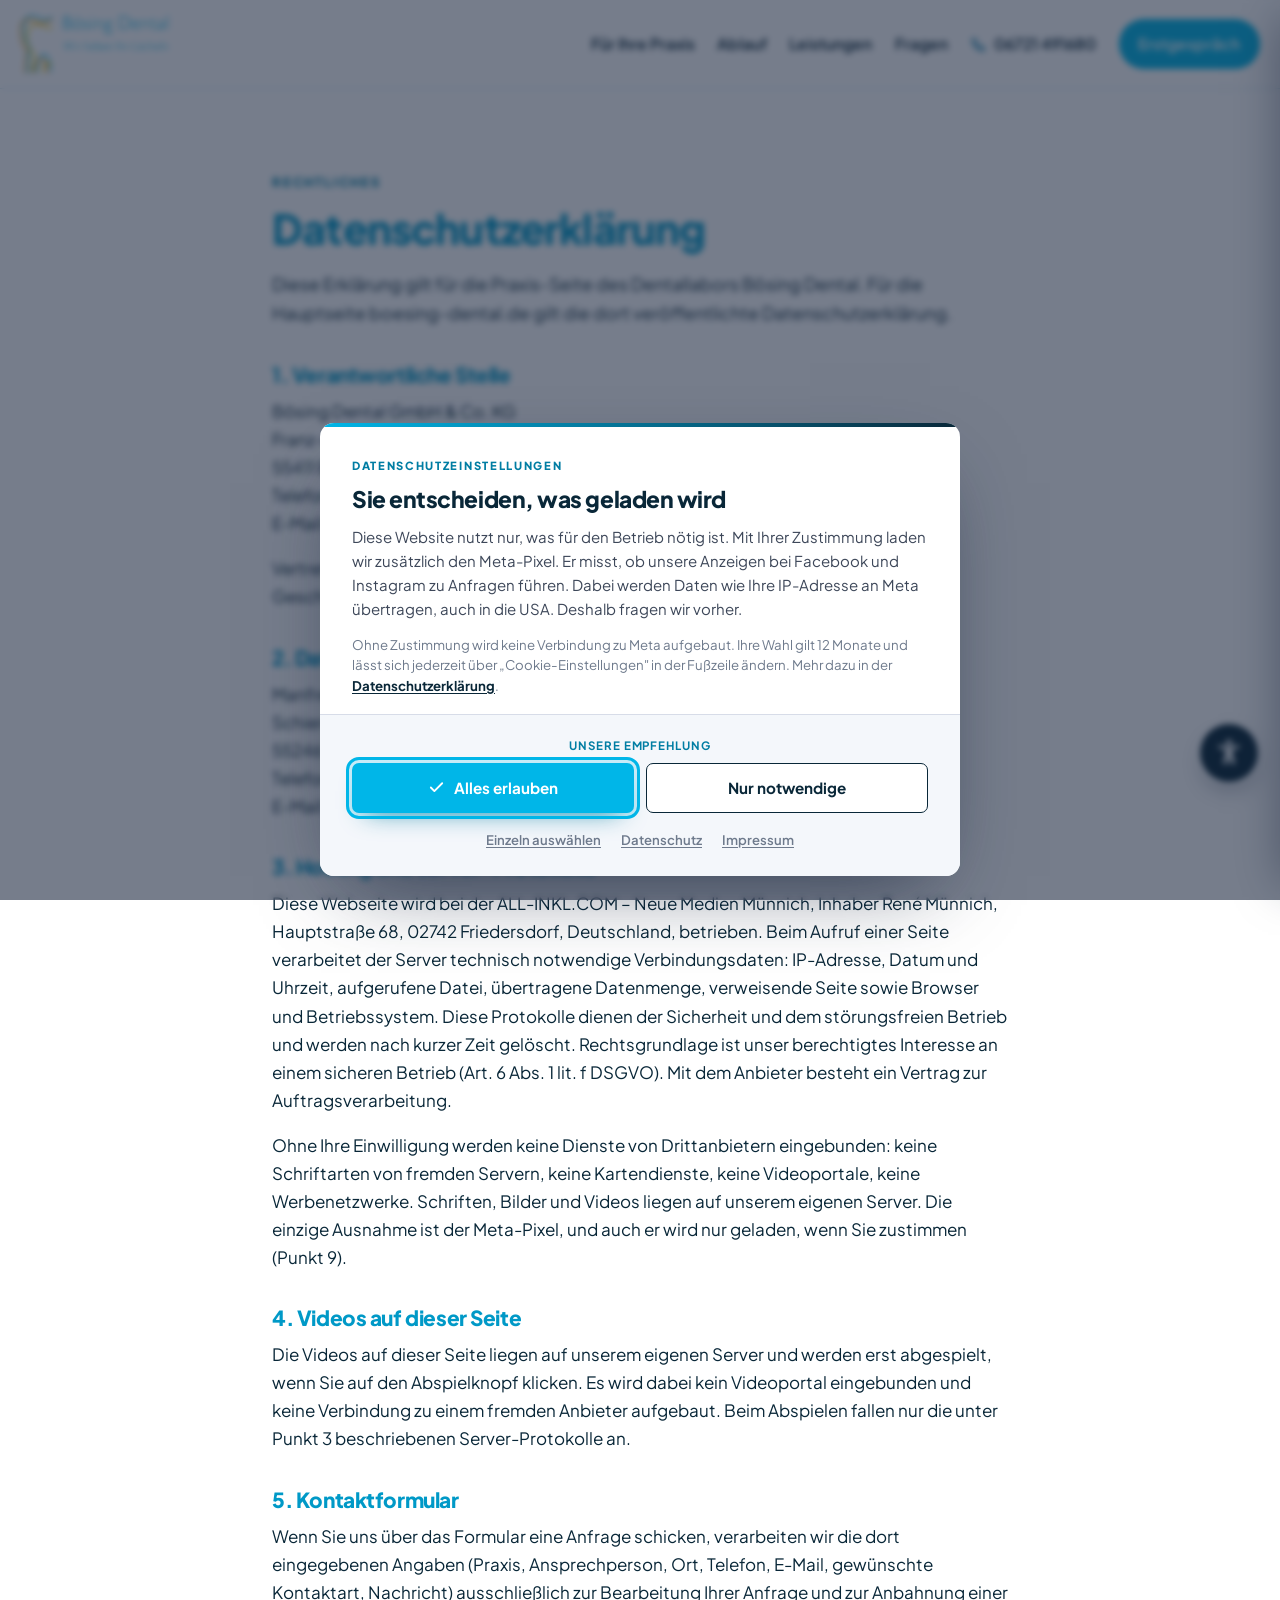
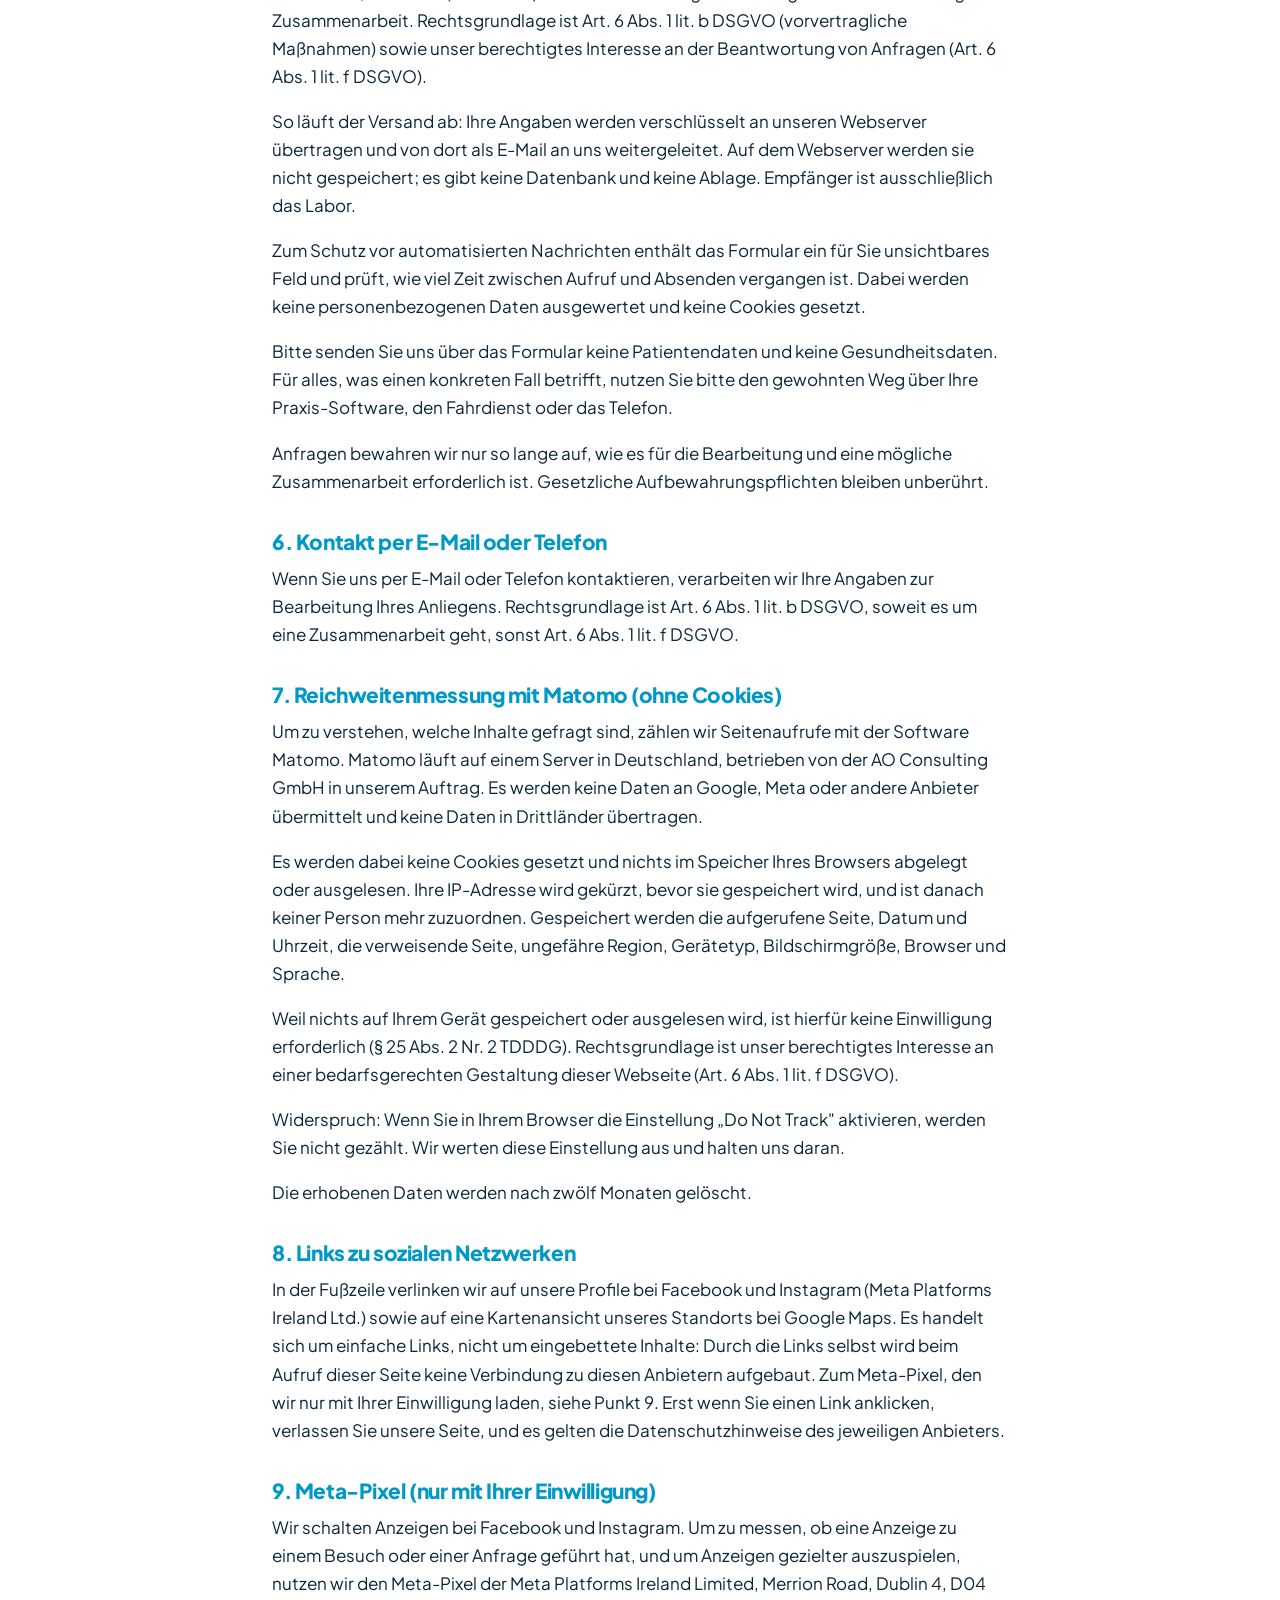
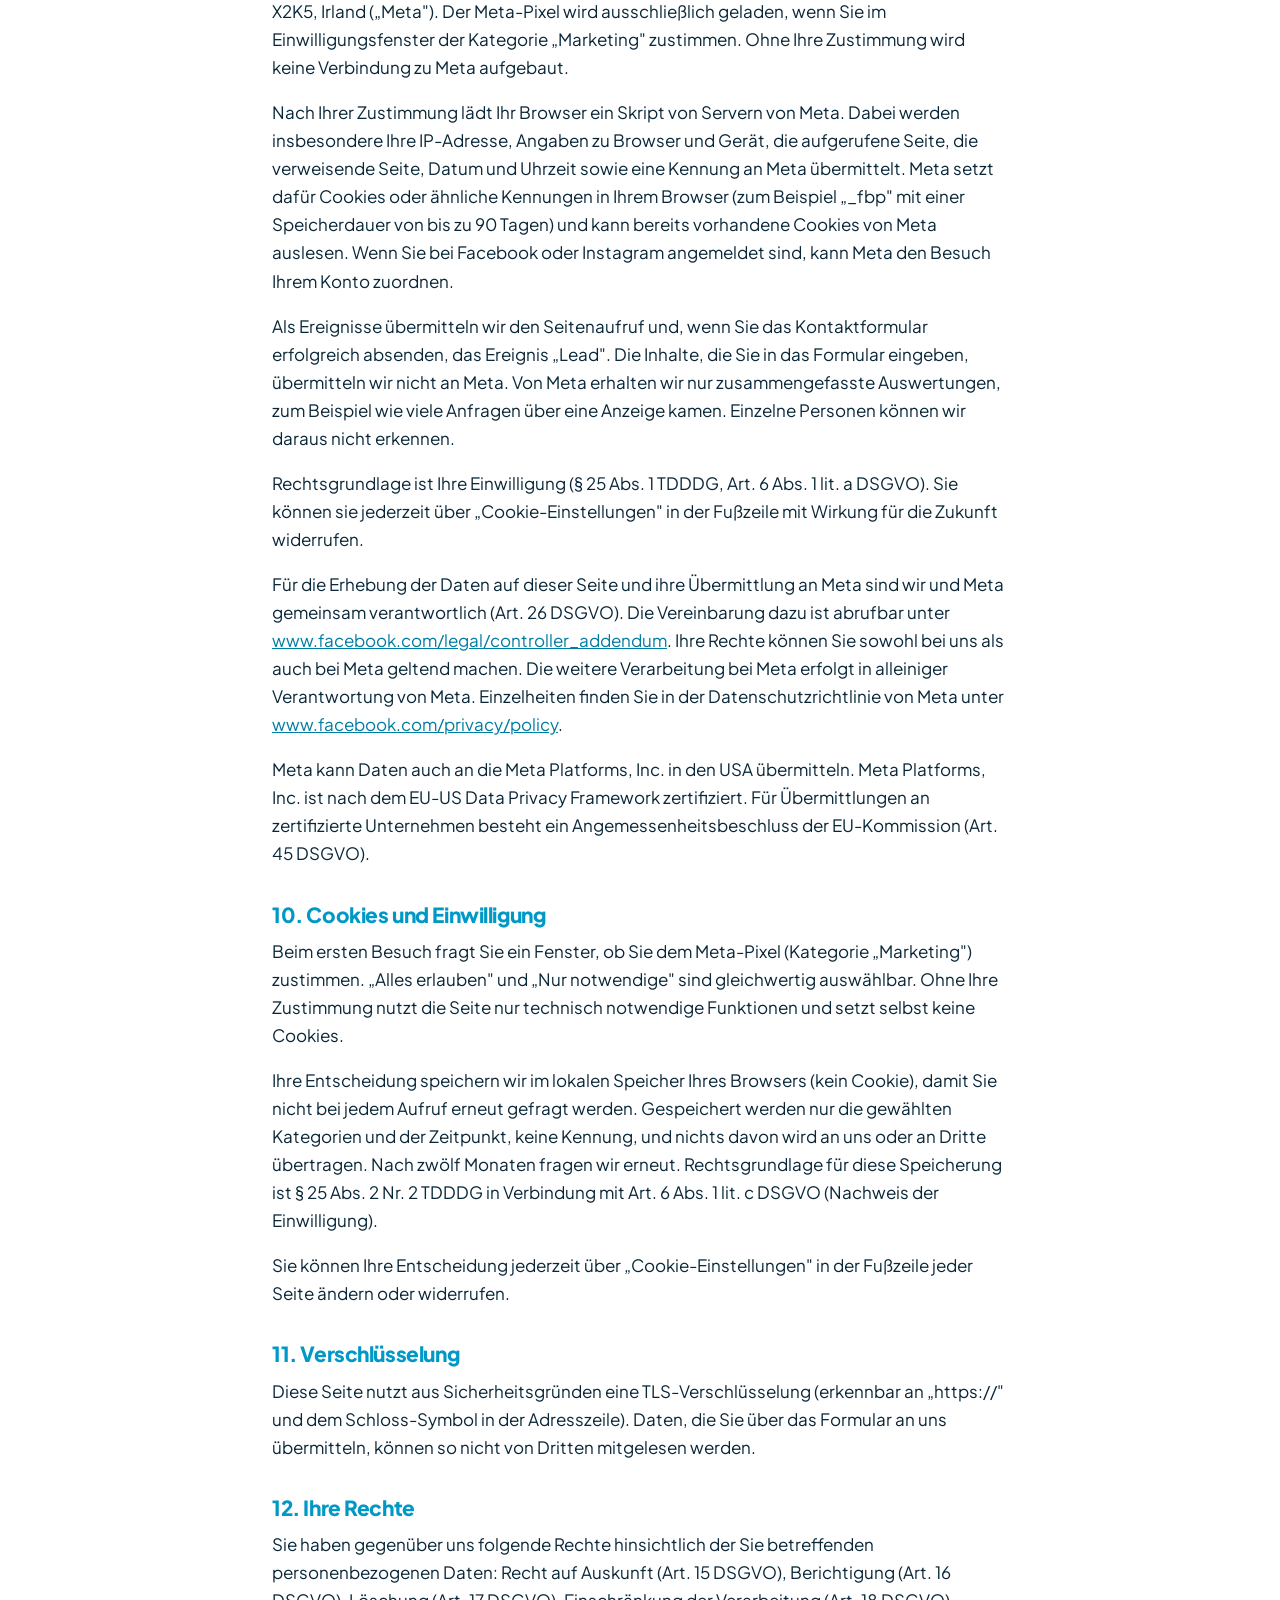
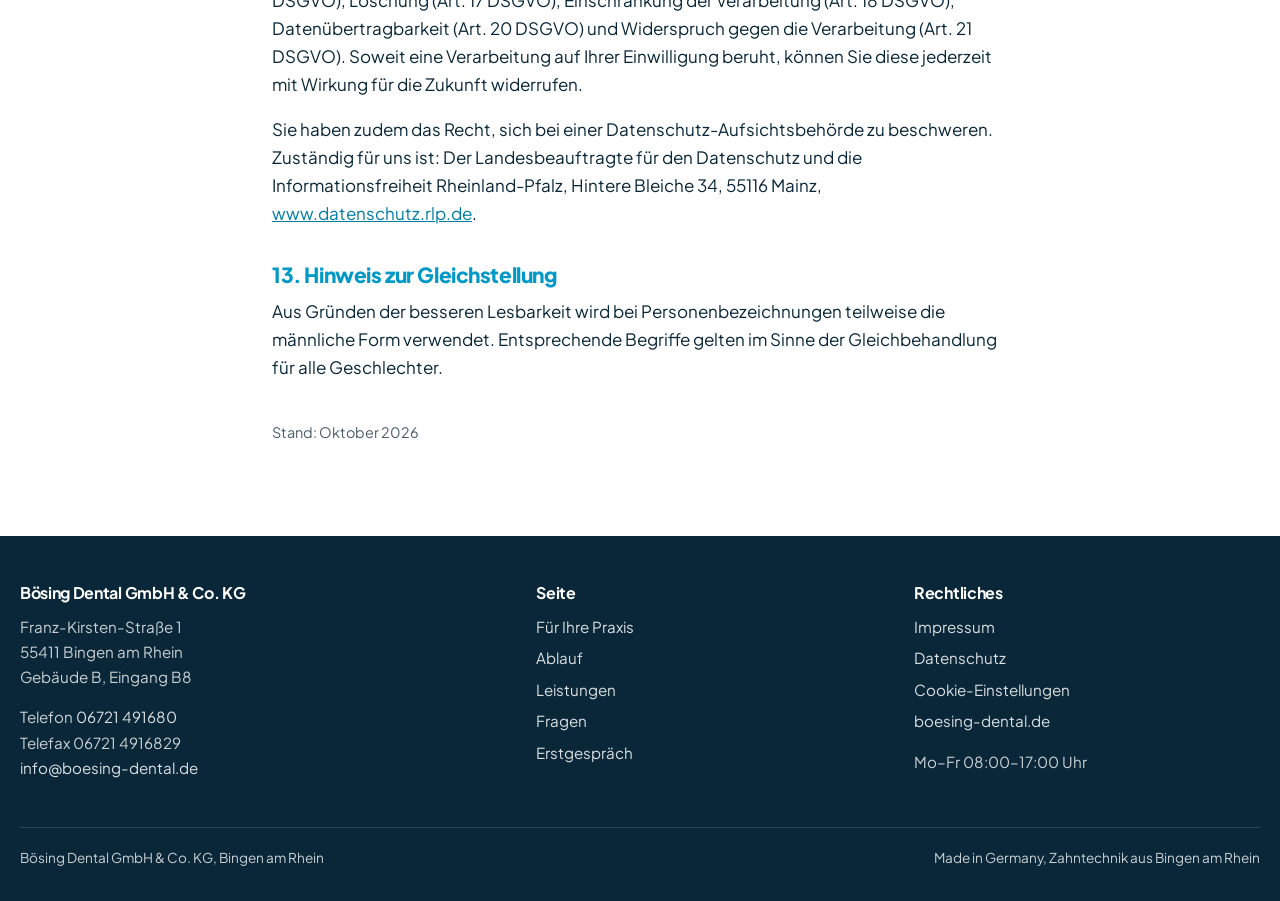
==== commit 9ad0e09f: "Meta-Pixel mit Einwilligung, Lead-Ereignis, Datenschutz angepasst - Pixel-ID 1019905141107119 einget" ====
--- a/website/datenschutz.html
+++ b/website/datenschutz.html
@@ -6,12 +6,13 @@
 <title>Datenschutz | Bösing Dental, Dentallabor Bingen</title>
 <meta name="description" content="Datenschutzerklärung für die Praxis-Seite der Bösing Dental GmbH & Co. KG, Dentallabor in Bingen am Rhein.">
 <meta name="robots" content="noindex,follow">
+<link rel="canonical" href="https://www.boesing-dentallabor.de/datenschutz.html">
 <link rel="icon" href="img/favicon-192.png" sizes="192x192" type="image/png">
 <link rel="icon" href="img/favicon-32.png" sizes="32x32" type="image/png">
 <link rel="apple-touch-icon" href="img/apple-touch-icon.png">
 <link rel="stylesheet" href="assets/schrift.css">
-<link rel="stylesheet" href="assets/stil.css?v=20261001a">
-<link rel="stylesheet" href="assets/einwilligung.css">
+<link rel="stylesheet" href="assets/stil.css?v=20261002a">
+<link rel="stylesheet" href="assets/einwilligung.css?v=20261002a">
 <link rel="stylesheet" href="assets/barrierefreiheit.css">
 </head>
 <body>
@@ -72,7 +73,7 @@
 
         <h2>3. Hosting und Server-Protokolle</h2>
         <p>Diese Webseite wird bei der ALL-INKL.COM – Neue Medien Münnich, Inhaber René Münnich, Hauptstraße 68, 02742 Friedersdorf, Deutschland, betrieben. Beim Aufruf einer Seite verarbeitet der Server technisch notwendige Verbindungsdaten: IP-Adresse, Datum und Uhrzeit, aufgerufene Datei, übertragene Datenmenge, verweisende Seite sowie Browser und Betriebssystem. Diese Protokolle dienen der Sicherheit und dem störungsfreien Betrieb und werden nach kurzer Zeit gelöscht. Rechtsgrundlage ist unser berechtigtes Interesse an einem sicheren Betrieb (Art. 6 Abs. 1 lit. f DSGVO). Mit dem Anbieter besteht ein Vertrag zur Auftragsverarbeitung.</p>
-        <p>Es werden keine Dienste von Drittanbietern eingebunden: keine Schriftarten von fremden Servern, keine Kartendienste, keine Videoportale, keine Werbenetzwerke. Schriften, Bilder und Videos liegen auf unserem eigenen Server.</p>
+        <p>Ohne Ihre Einwilligung werden keine Dienste von Drittanbietern eingebunden: keine Schriftarten von fremden Servern, keine Kartendienste, keine Videoportale, keine Werbenetzwerke. Schriften, Bilder und Videos liegen auf unserem eigenen Server. Die einzige Ausnahme ist der Meta-Pixel, und auch er wird nur geladen, wenn Sie zustimmen (Punkt 9).</p>
 
         <h2>4. Videos auf dieser Seite</h2>
         <p>Die Videos auf dieser Seite liegen auf unserem eigenen Server und werden erst abgespielt, wenn Sie auf den Abspielknopf klicken. Es wird dabei kein Videoportal eingebunden und keine Verbindung zu einem fremden Anbieter aufgebaut. Beim Abspielen fallen nur die unter Punkt 3 beschriebenen Server-Protokolle an.</p>
@@ -95,19 +96,29 @@
         <p>Die erhobenen Daten werden nach zwölf Monaten gelöscht.</p>
 
         <h2>8. Links zu sozialen Netzwerken</h2>
-        <p>In der Fußzeile verlinken wir auf unsere Profile bei Facebook und Instagram (Meta Platforms Ireland Ltd.) sowie auf eine Kartenansicht unseres Standorts bei Google Maps. Es handelt sich um einfache Links, nicht um eingebettete Inhalte: Beim Aufruf dieser Seite wird keine Verbindung zu diesen Anbietern aufgebaut. Erst wenn Sie einen Link anklicken, verlassen Sie unsere Seite, und es gelten die Datenschutzhinweise des jeweiligen Anbieters.</p>
+        <p>In der Fußzeile verlinken wir auf unsere Profile bei Facebook und Instagram (Meta Platforms Ireland Ltd.) sowie auf eine Kartenansicht unseres Standorts bei Google Maps. Es handelt sich um einfache Links, nicht um eingebettete Inhalte: Durch die Links selbst wird beim Aufruf dieser Seite keine Verbindung zu diesen Anbietern aufgebaut. Zum Meta-Pixel, den wir nur mit Ihrer Einwilligung laden, siehe Punkt 9. Erst wenn Sie einen Link anklicken, verlassen Sie unsere Seite, und es gelten die Datenschutzhinweise des jeweiligen Anbieters.</p>
 
-        <h2>9. Cookies und Einwilligung</h2>
-        <p>Diese Seite setzt keine Cookies und lädt keine Dienste, die eine Einwilligung erfordern. Deshalb erscheint kein Einwilligungsfenster. Sollten wir künftig Dienste einbinden, die eine Einwilligung erfordern, fragen wir Sie vorher und passen diese Erklärung an.</p>
+        <h2>9. Meta-Pixel (nur mit Ihrer Einwilligung)</h2>
+        <p>Wir schalten Anzeigen bei Facebook und Instagram. Um zu messen, ob eine Anzeige zu einem Besuch oder einer Anfrage geführt hat, und um Anzeigen gezielter auszuspielen, nutzen wir den Meta-Pixel der Meta Platforms Ireland Limited, Merrion Road, Dublin 4, D04 X2K5, Irland („Meta"). Der Meta-Pixel wird ausschließlich geladen, wenn Sie im Einwilligungsfenster der Kategorie „Marketing" zustimmen. Ohne Ihre Zustimmung wird keine Verbindung zu Meta aufgebaut.</p>
+        <p>Nach Ihrer Zustimmung lädt Ihr Browser ein Skript von Servern von Meta. Dabei werden insbesondere Ihre IP-Adresse, Angaben zu Browser und Gerät, die aufgerufene Seite, die verweisende Seite, Datum und Uhrzeit sowie eine Kennung an Meta übermittelt. Meta setzt dafür Cookies oder ähnliche Kennungen in Ihrem Browser (zum Beispiel „_fbp" mit einer Speicherdauer von bis zu 90 Tagen) und kann bereits vorhandene Cookies von Meta auslesen. Wenn Sie bei Facebook oder Instagram angemeldet sind, kann Meta den Besuch Ihrem Konto zuordnen.</p>
+        <p>Als Ereignisse übermitteln wir den Seitenaufruf und, wenn Sie das Kontaktformular erfolgreich absenden, das Ereignis „Lead". Die Inhalte, die Sie in das Formular eingeben, übermitteln wir nicht an Meta. Von Meta erhalten wir nur zusammengefasste Auswertungen, zum Beispiel wie viele Anfragen über eine Anzeige kamen. Einzelne Personen können wir daraus nicht erkennen.</p>
+        <p>Rechtsgrundlage ist Ihre Einwilligung (§ 25 Abs. 1 TDDDG, Art. 6 Abs. 1 lit. a DSGVO). Sie können sie jederzeit über „Cookie-Einstellungen" in der Fußzeile mit Wirkung für die Zukunft widerrufen.</p>
+        <p>Für die Erhebung der Daten auf dieser Seite und ihre Übermittlung an Meta sind wir und Meta gemeinsam verantwortlich (Art. 26 DSGVO). Die Vereinbarung dazu ist abrufbar unter <a href="https://www.facebook.com/legal/controller_addendum" rel="noopener">www.facebook.com/legal/controller_addendum</a>. Ihre Rechte können Sie sowohl bei uns als auch bei Meta geltend machen. Die weitere Verarbeitung bei Meta erfolgt in alleiniger Verantwortung von Meta. Einzelheiten finden Sie in der Datenschutzrichtlinie von Meta unter <a href="https://www.facebook.com/privacy/policy" rel="noopener">www.facebook.com/privacy/policy</a>.</p>
+        <p>Meta kann Daten auch an die Meta Platforms, Inc. in den USA übermitteln. Meta Platforms, Inc. ist nach dem EU-US Data Privacy Framework zertifiziert. Für Übermittlungen an zertifizierte Unternehmen besteht ein Angemessenheitsbeschluss der EU-Kommission (Art. 45 DSGVO).</p>
 
-        <h2>10. Verschlüsselung</h2>
+        <h2>10. Cookies und Einwilligung</h2>
+        <p>Beim ersten Besuch fragt Sie ein Fenster, ob Sie dem Meta-Pixel (Kategorie „Marketing") zustimmen. „Alles erlauben" und „Nur notwendige" sind gleichwertig auswählbar. Ohne Ihre Zustimmung nutzt die Seite nur technisch notwendige Funktionen und setzt selbst keine Cookies.</p>
+        <p>Ihre Entscheidung speichern wir im lokalen Speicher Ihres Browsers (kein Cookie), damit Sie nicht bei jedem Aufruf erneut gefragt werden. Gespeichert werden nur die gewählten Kategorien und der Zeitpunkt, keine Kennung, und nichts davon wird an uns oder an Dritte übertragen. Nach zwölf Monaten fragen wir erneut. Rechtsgrundlage für diese Speicherung ist § 25 Abs. 2 Nr. 2 TDDDG in Verbindung mit Art. 6 Abs. 1 lit. c DSGVO (Nachweis der Einwilligung).</p>
+        <p>Sie können Ihre Entscheidung jederzeit über „Cookie-Einstellungen" in der Fußzeile jeder Seite ändern oder widerrufen.</p>
+
+        <h2>11. Verschlüsselung</h2>
         <p>Diese Seite nutzt aus Sicherheitsgründen eine TLS-Verschlüsselung (erkennbar an „https://" und dem Schloss-Symbol in der Adresszeile). Daten, die Sie über das Formular an uns übermitteln, können so nicht von Dritten mitgelesen werden.</p>
 
-        <h2>11. Ihre Rechte</h2>
+        <h2>12. Ihre Rechte</h2>
         <p>Sie haben gegenüber uns folgende Rechte hinsichtlich der Sie betreffenden personenbezogenen Daten: Recht auf Auskunft (Art. 15 DSGVO), Berichtigung (Art. 16 DSGVO), Löschung (Art. 17 DSGVO), Einschränkung der Verarbeitung (Art. 18 DSGVO), Datenübertragbarkeit (Art. 20 DSGVO) und Widerspruch gegen die Verarbeitung (Art. 21 DSGVO). Soweit eine Verarbeitung auf Ihrer Einwilligung beruht, können Sie diese jederzeit mit Wirkung für die Zukunft widerrufen.</p>
         <p>Sie haben zudem das Recht, sich bei einer Datenschutz-Aufsichtsbehörde zu beschweren. Zuständig für uns ist: Der Landesbeauftragte für den Datenschutz und die Informationsfreiheit Rheinland-Pfalz, Hintere Bleiche 34, 55116 Mainz, <a href="https://www.datenschutz.rlp.de/" rel="noopener">www.datenschutz.rlp.de</a>.</p>
 
-        <h2>12. Hinweis zur Gleichstellung</h2>
+        <h2>13. Hinweis zur Gleichstellung</h2>
         <p>Aus Gründen der besseren Lesbarkeit wird bei Personenbezeichnungen teilweise die männliche Form verwendet. Entsprechende Begriffe gelten im Sinne der Gleichbehandlung für alle Geschlechter.</p>
 
         <p class="stand">Stand: Oktober 2026</p>
@@ -154,10 +165,10 @@
   </div>
 </footer>
 
-<script src="assets/skript.js?v=20261001a" defer></script>
+<script src="assets/skript.js?v=20261002a" defer></script>
 <script src="assets/barrierefreiheit.js" defer></script>
-<script src="assets/ao-konfiguration.js"></script>
-<script src="assets/einwilligung.js" defer></script>
-<script src="assets/messung.js" defer></script>
+<script src="assets/ao-konfiguration.js?v=20261002a"></script>
+<script src="assets/einwilligung.js?v=20261002a" defer></script>
+<script src="assets/messung.js?v=20261002a" defer></script>
 </body>
 </html>
--- a/website/assets/stil.css
+++ b/website/assets/stil.css
@@ -129,7 +129,7 @@
   radial-gradient(760px 420px at 8% 110%,rgba(242,148,0,.12),transparent 62%),
   linear-gradient(180deg,#fbfdfe 0%,#f2f8fb 100%)}
 .hero-raster{display:grid;grid-template-columns:1.05fr .95fr;gap:clamp(2rem,4vw,3.5rem);align-items:center;
-  padding:clamp(2.5rem,5vw,4.5rem) 0}
+  padding:clamp(2.5rem,5vw,4.5rem) 1.25rem}   /* seitlich wie .huelle, sonst klebt der Hero am Rand */
 .hero h1 span{color:var(--cyan-text)}
 .hero-lead{font-size:clamp(1.05rem,1.5vw,1.22rem);color:var(--ink-weich);max-width:38rem}
 .hero-knoepfe{display:flex;flex-wrap:wrap;gap:.8rem;margin:1.6rem 0 1.1rem}
@@ -344,6 +344,23 @@
 .fuss-unten{border-top:1px solid rgba(255,255,255,.15);margin-top:2rem;padding-top:1.2rem;
   display:flex;flex-wrap:wrap;gap:1rem;justify-content:space-between;font-size:.85rem}
 
+/* ------------------------------------------------ Einwilligungsfenster in der CI
+   Die gemeinsame Datei einwilligung.css nimmt ihre Farben aus --navy und --coral.
+   Hier auf die Bösing-Farben gesetzt: Akzent HKS 47, Dunkelblau aus dem Manual.
+   Kleine Texte im abgedunkelten Blau, damit sie lesbar bleiben (4,7:1). */
+:root{
+  --navy:#092738;
+  --navy-deep:#061c29;
+  --navy-ink:#092738;
+  --coral:#00b6e8;
+  --coral-dark:#007da3;
+}
+.ein-hinter .ein-knopf--alle{box-shadow:0 12px 26px -14px rgba(0,125,163,.9),0 0 0 4px rgba(0,182,232,.18)}
+.ein-hinter .ein-kicker,.ein-hinter .ein-empfehlung{color:var(--cyan-dunkel)}
+.ein-hinter .ein-karte a:hover{color:var(--cyan-dunkel)}
+body>footer .ein-ausloeser{color:rgba(255,255,255,.85)}
+body>footer .ein-ausloeser:hover,body>footer .ein-ausloeser:focus-visible{color:var(--gelb)}
+
 /* Das Barrierefreiheits-Symbol steht auf hellen und auf dunklen Abschnitten.
    Ein weißer Ring hebt es überall ab, ohne die gemeinsame Widget-Datei zu ändern. */
 .bf-knopf{
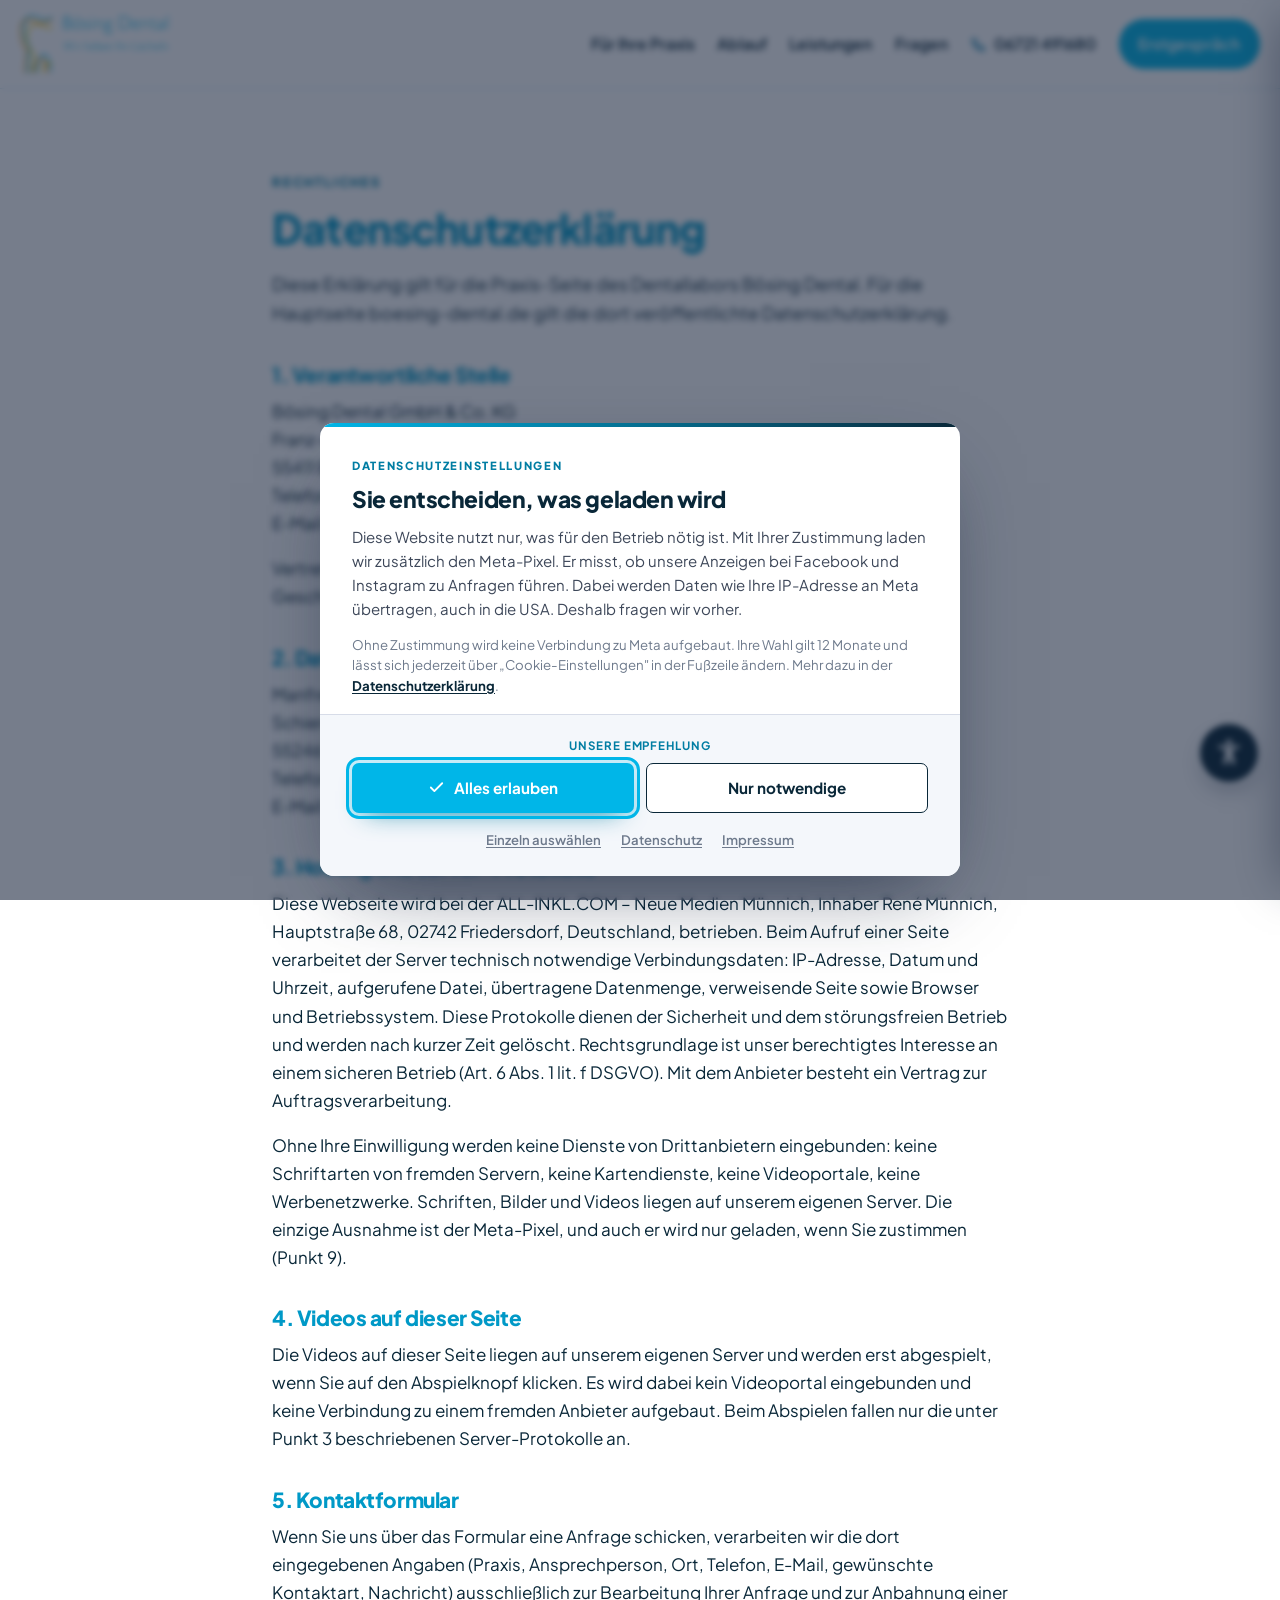
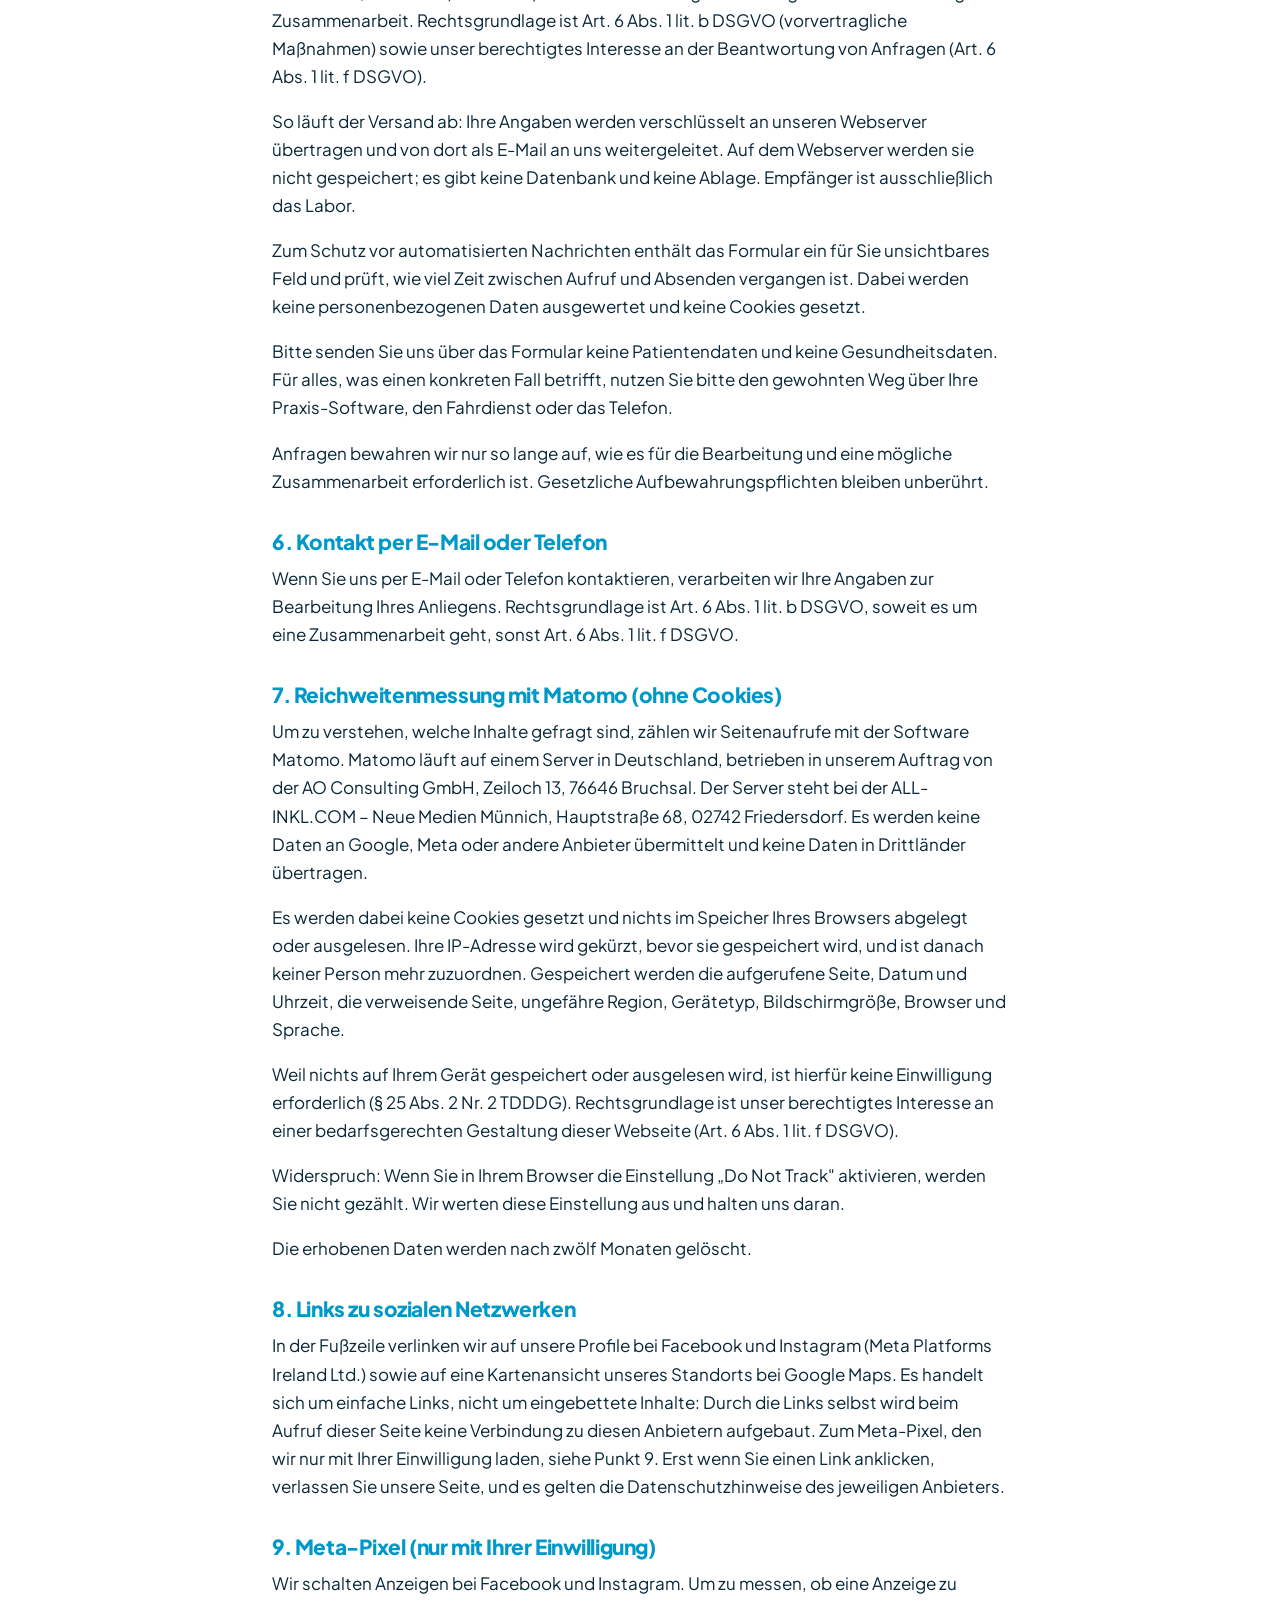
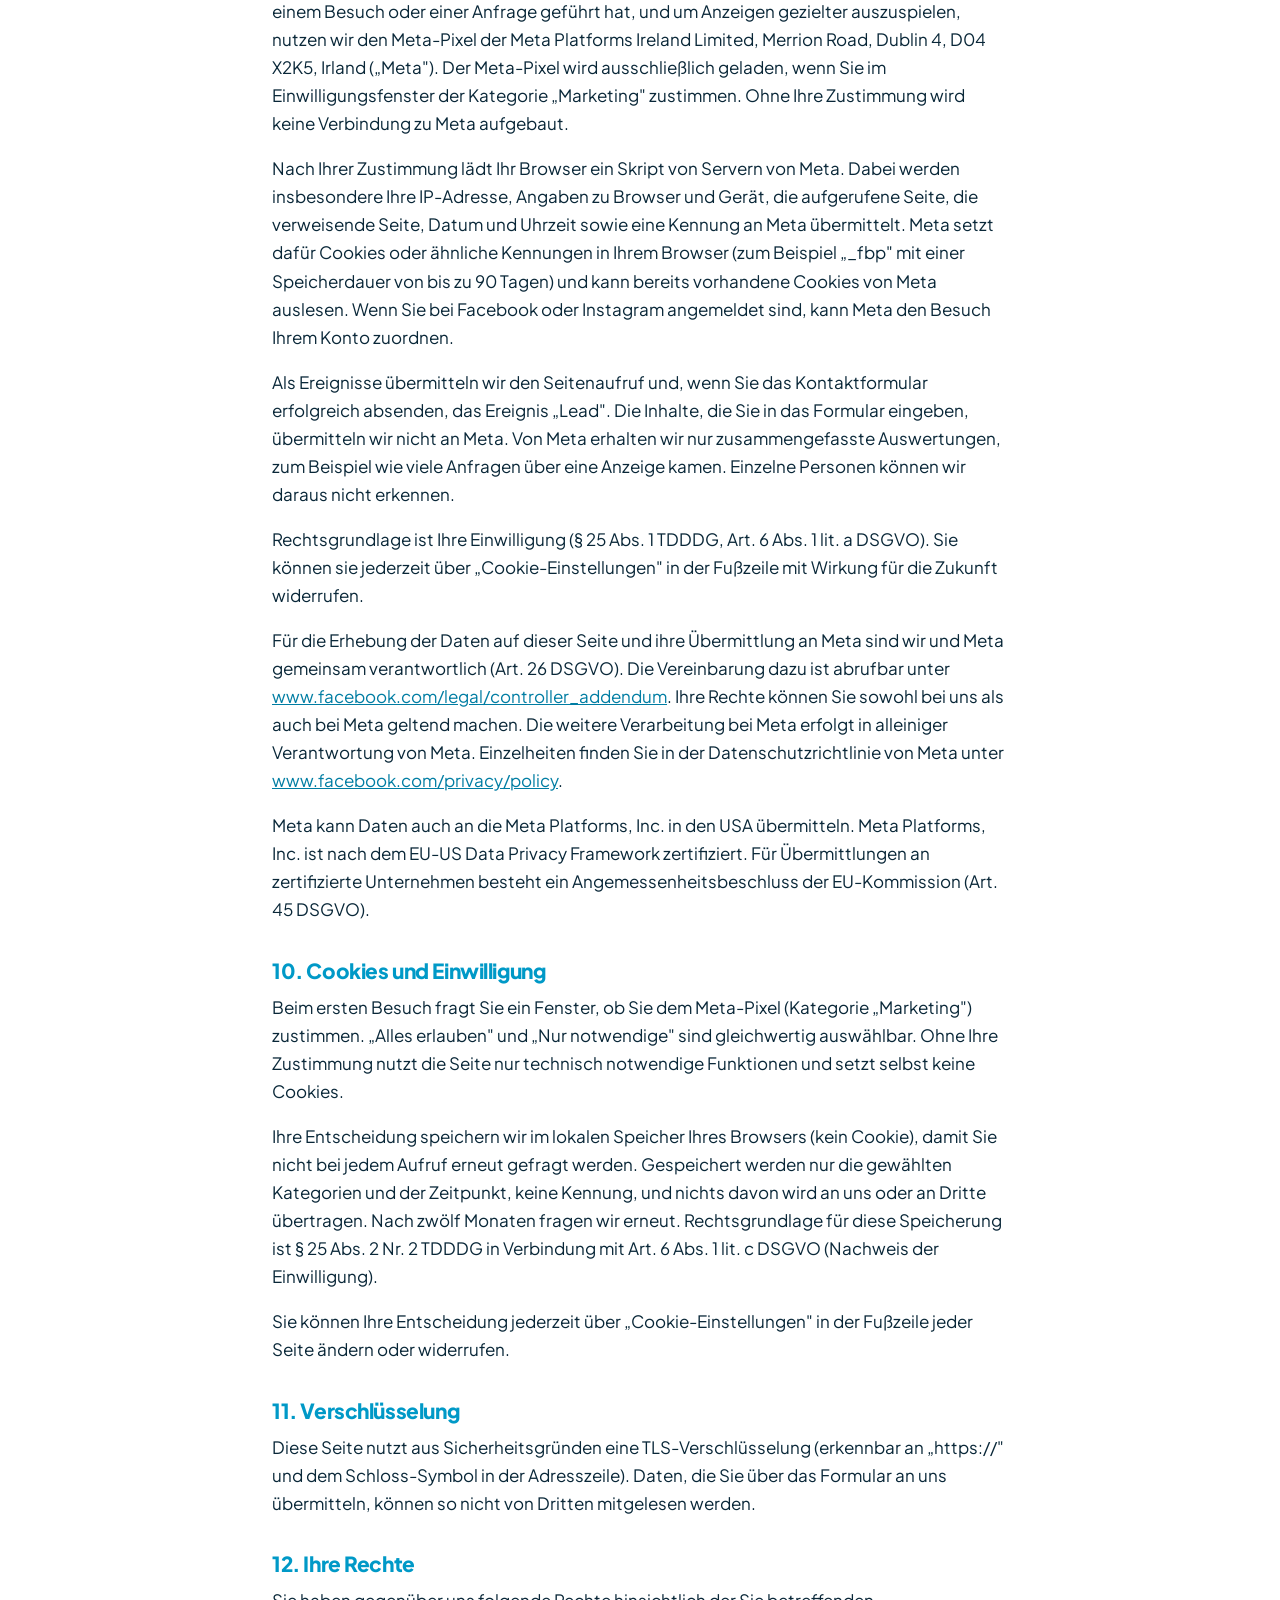
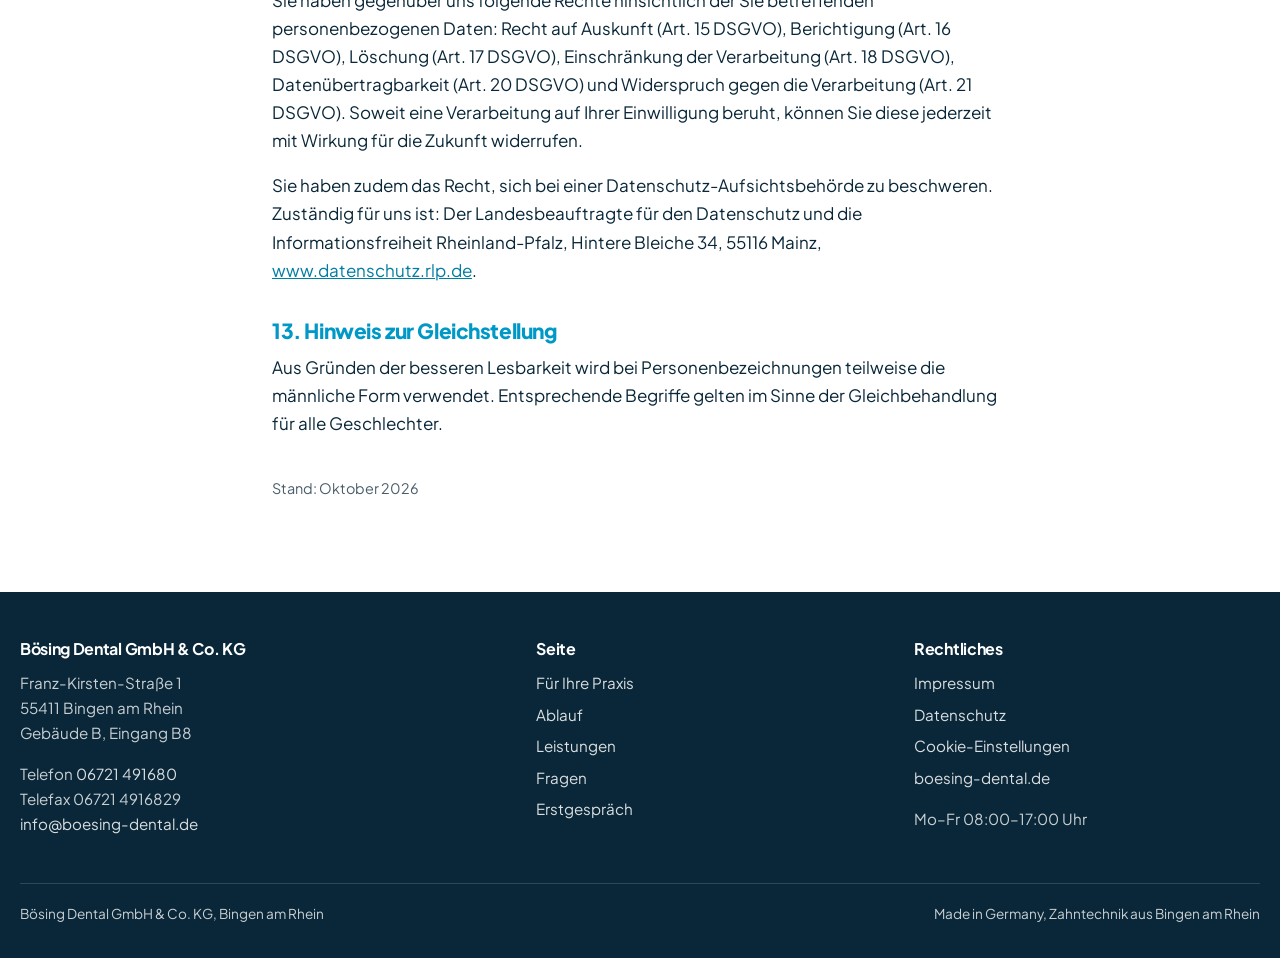
==== commit 5ef0f2dc: "Datenschutz/Matomo: Betreiber AO Consulting mit Anschrift und Hoster All-Inkl ergänzt (Prüfung Awan)" ====
--- a/website/datenschutz.html
+++ b/website/datenschutz.html
@@ -89,7 +89,7 @@
         <p>Wenn Sie uns per E-Mail oder Telefon kontaktieren, verarbeiten wir Ihre Angaben zur Bearbeitung Ihres Anliegens. Rechtsgrundlage ist Art. 6 Abs. 1 lit. b DSGVO, soweit es um eine Zusammenarbeit geht, sonst Art. 6 Abs. 1 lit. f DSGVO.</p>
 
         <h2>7. Reichweitenmessung mit Matomo (ohne Cookies)</h2>
-        <p>Um zu verstehen, welche Inhalte gefragt sind, zählen wir Seitenaufrufe mit der Software Matomo. Matomo läuft auf einem Server in Deutschland, betrieben von der AO Consulting GmbH in unserem Auftrag. Es werden keine Daten an Google, Meta oder andere Anbieter übermittelt und keine Daten in Drittländer übertragen.</p>
+        <p>Um zu verstehen, welche Inhalte gefragt sind, zählen wir Seitenaufrufe mit der Software Matomo. Matomo läuft auf einem Server in Deutschland, betrieben in unserem Auftrag von der AO Consulting GmbH, Zeiloch 13, 76646 Bruchsal. Der Server steht bei der ALL-INKL.COM – Neue Medien Münnich, Hauptstraße 68, 02742 Friedersdorf. Es werden keine Daten an Google, Meta oder andere Anbieter übermittelt und keine Daten in Drittländer übertragen.</p>
         <p>Es werden dabei keine Cookies gesetzt und nichts im Speicher Ihres Browsers abgelegt oder ausgelesen. Ihre IP-Adresse wird gekürzt, bevor sie gespeichert wird, und ist danach keiner Person mehr zuzuordnen. Gespeichert werden die aufgerufene Seite, Datum und Uhrzeit, die verweisende Seite, ungefähre Region, Gerätetyp, Bildschirmgröße, Browser und Sprache.</p>
         <p>Weil nichts auf Ihrem Gerät gespeichert oder ausgelesen wird, ist hierfür keine Einwilligung erforderlich (§ 25 Abs. 2 Nr. 2 TDDDG). Rechtsgrundlage ist unser berechtigtes Interesse an einer bedarfsgerechten Gestaltung dieser Webseite (Art. 6 Abs. 1 lit. f DSGVO).</p>
         <p>Widerspruch: Wenn Sie in Ihrem Browser die Einstellung „Do Not Track" aktivieren, werden Sie nicht gezählt. Wir werten diese Einstellung aus und halten uns daran.</p>
--- a/website/assets/barrierefreiheit.css
+++ b/website/assets/barrierefreiheit.css
@@ -51,7 +51,8 @@
 }
 html.bf-links .bf-panel{right:auto;left:0;transform:translateX(-100%);
   box-shadow:14px 0 44px -18px rgba(19,32,56,.5)}
-.bf-panel[data-offen="true"]{transform:translateX(0)}
+.bf-panel[data-offen="true"],
+html.bf-links .bf-panel[data-offen="true"]{transform:translateX(0)}
 
 .bf-kopf{
   display:flex;align-items:center;justify-content:space-between;gap:12px;
@@ -65,7 +66,7 @@
 .bf-zu:hover{background:rgba(255,255,255,.26)}
 .bf-zu svg{width:17px;height:17px}
 
-.bf-koerper{padding:20px;overflow-y:auto;flex:1 1 auto;-webkit-overflow-scrolling:touch}
+.bf-koerper{padding:20px;overflow-y:auto;flex:1 1 auto;-webkit-overflow-scrolling:touch;overscroll-behavior:contain}
 
 .bf-gruppe{margin-bottom:26px}
 .bf-gruppe > h3{
@@ -137,14 +138,15 @@
 html.bf-kontrast .btn:not(.bf-panel *){outline:2px solid #fff}
 
 /* Invertiert */
-html.bf-invertiert body{filter:invert(1) hue-rotate(180deg)}
+/* Filter auf <html> statt <body>: auf body würden Kopf, Panel und Knopf mitscrollen (leere Seite). */
+html.bf-invertiert{filter:invert(1) hue-rotate(180deg)}
 html.bf-invertiert body img,
 html.bf-invertiert body video,
 html.bf-invertiert body iframe{filter:invert(1) hue-rotate(180deg)}
+html.bf-invertiert .bf-panel,html.bf-invertiert .bf-knopf{filter:invert(1) hue-rotate(180deg)}
 
 /* Graustufen */
-html.bf-graustufen body{filter:grayscale(1)}
-html.bf-graustufen .bf-panel,html.bf-graustufen .bf-knopf{filter:grayscale(0)}
+html.bf-graustufen{filter:grayscale(1)}
 
 /* Links hervorheben */
 html.bf-links-hervor body a:not(.bf-panel *):not(.bf-knopf){
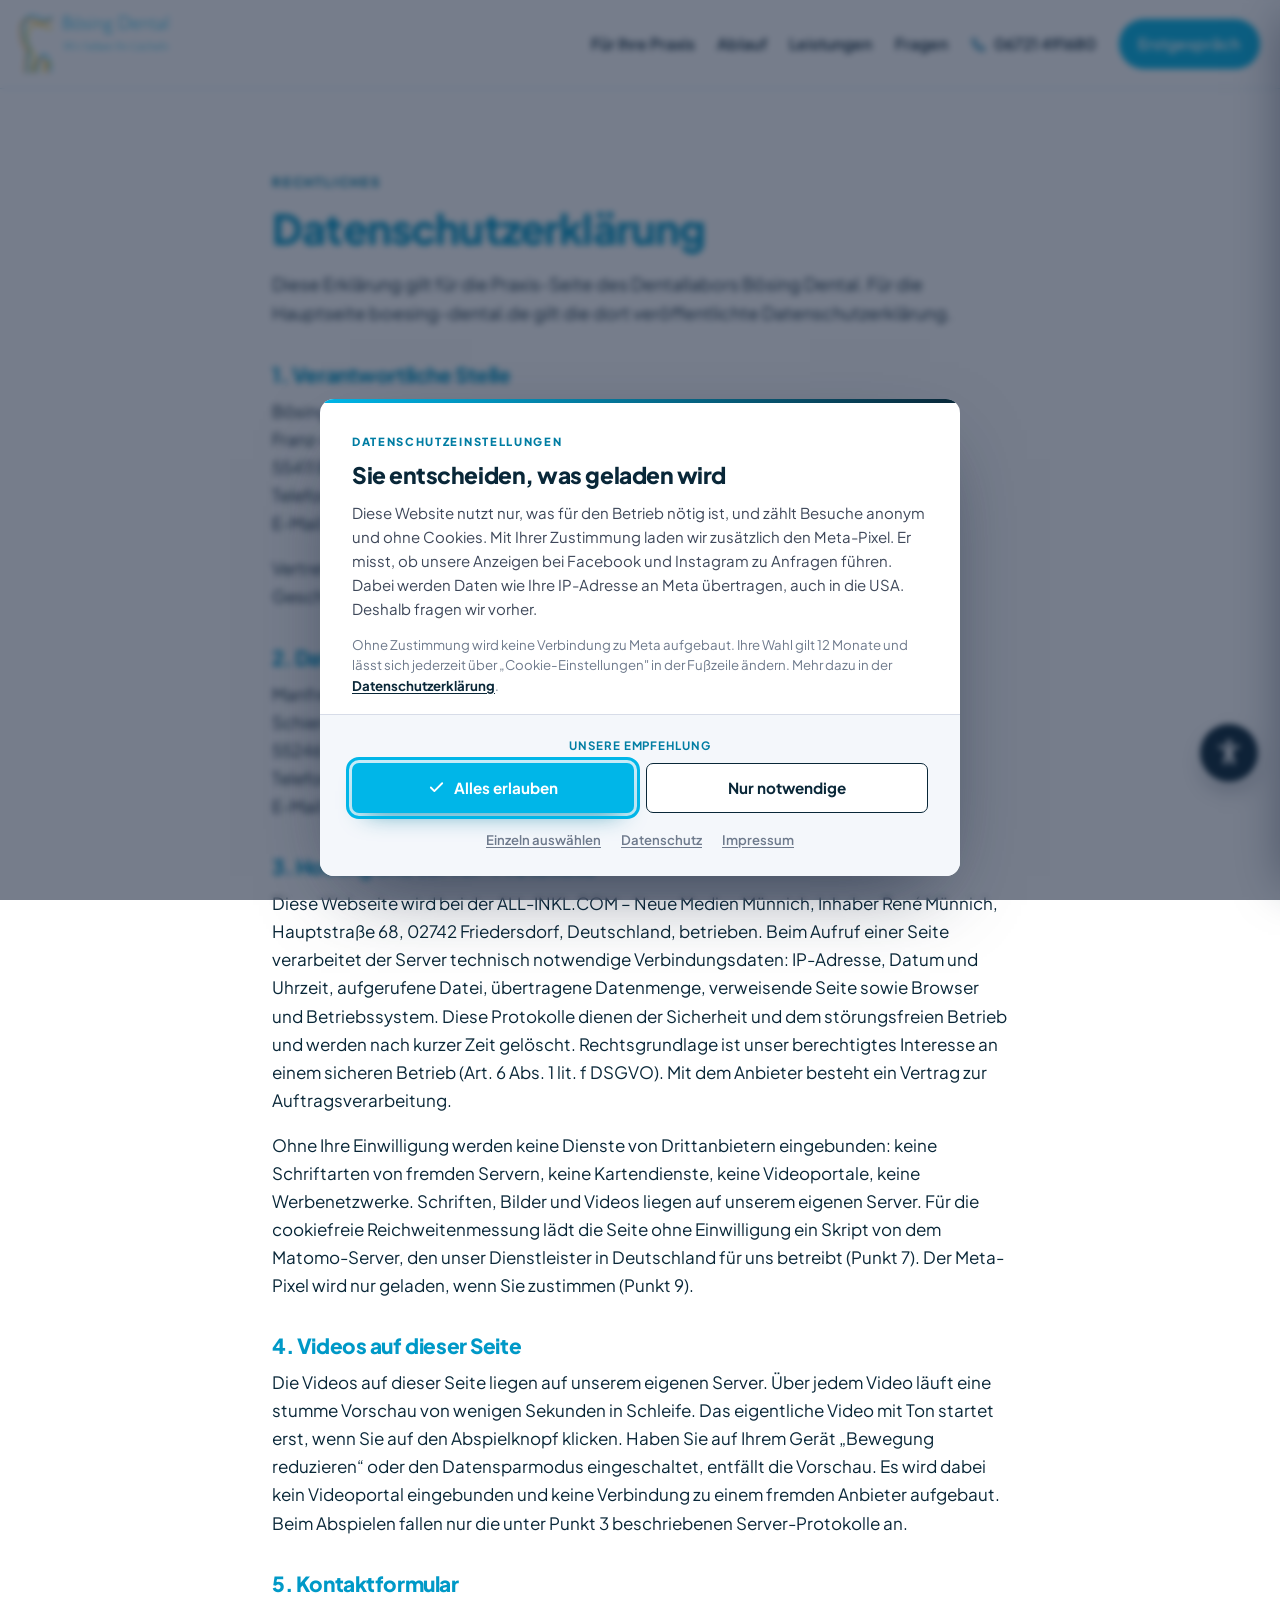
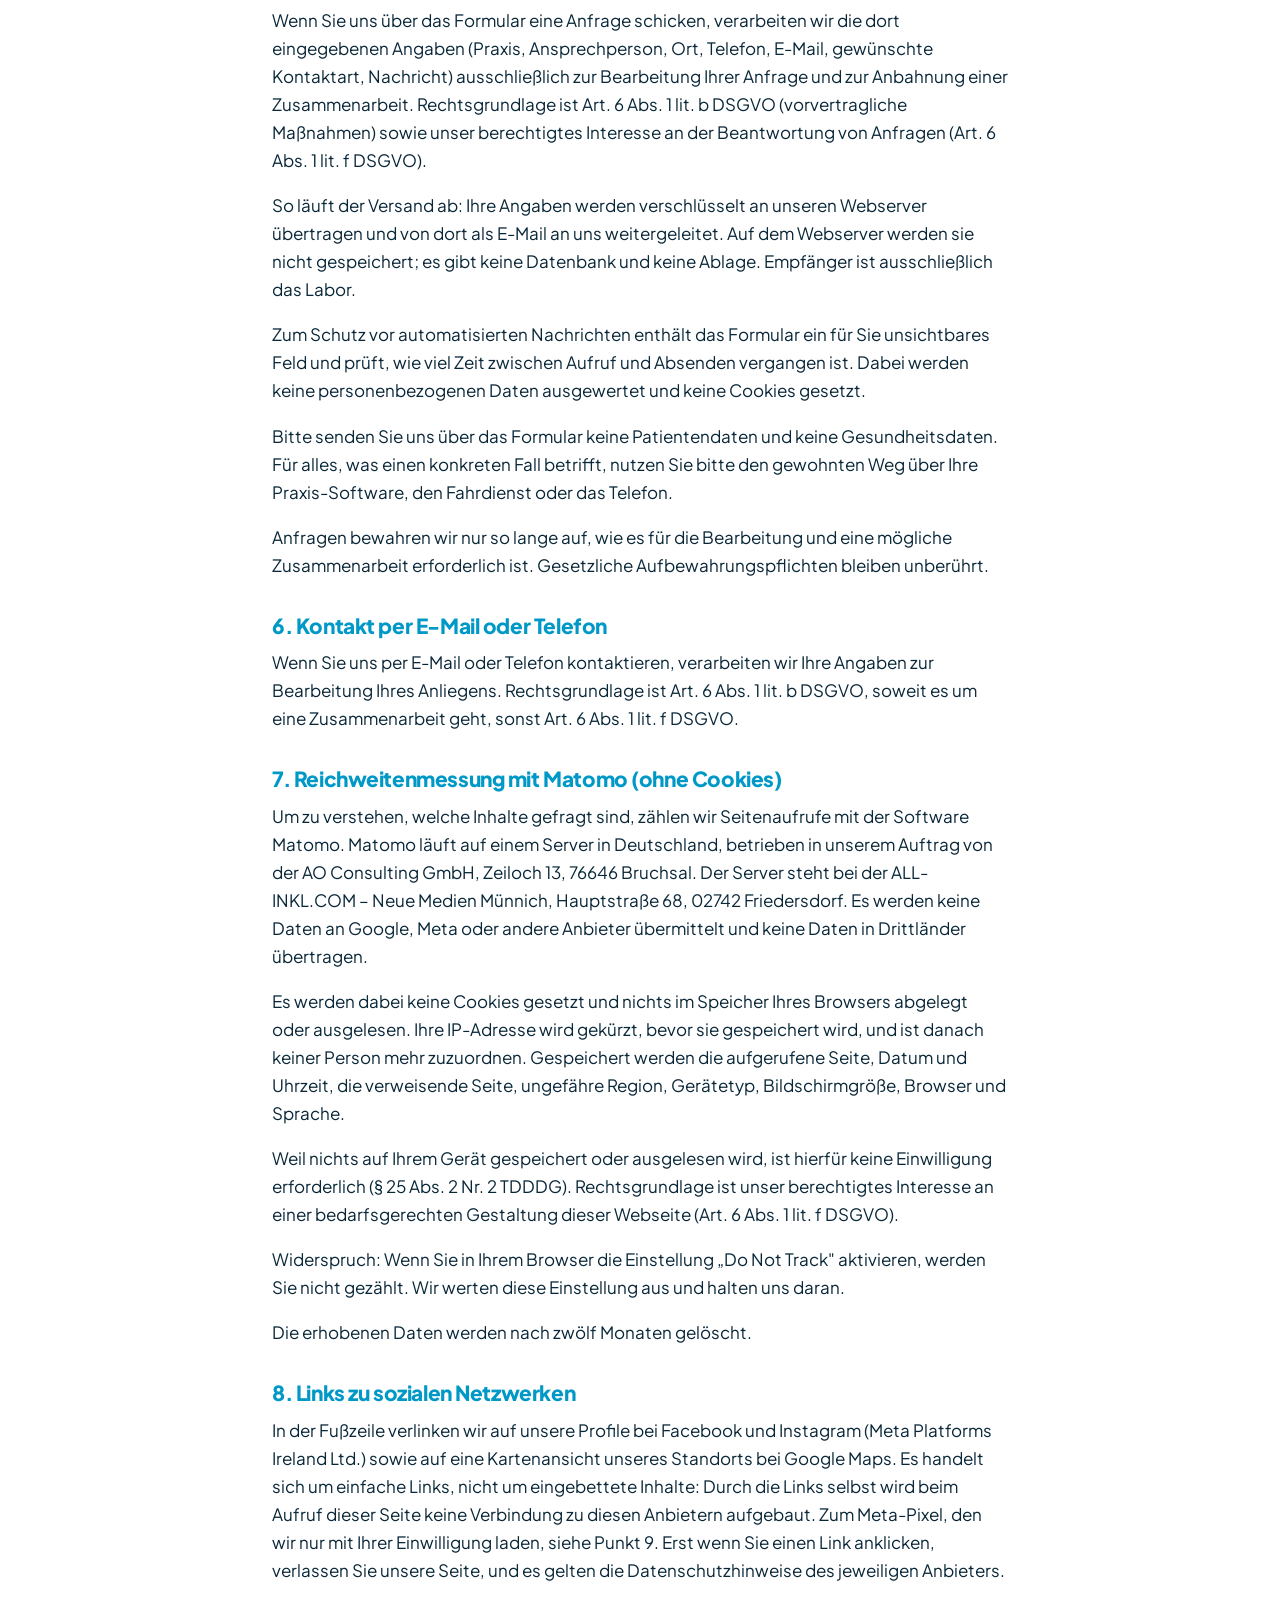
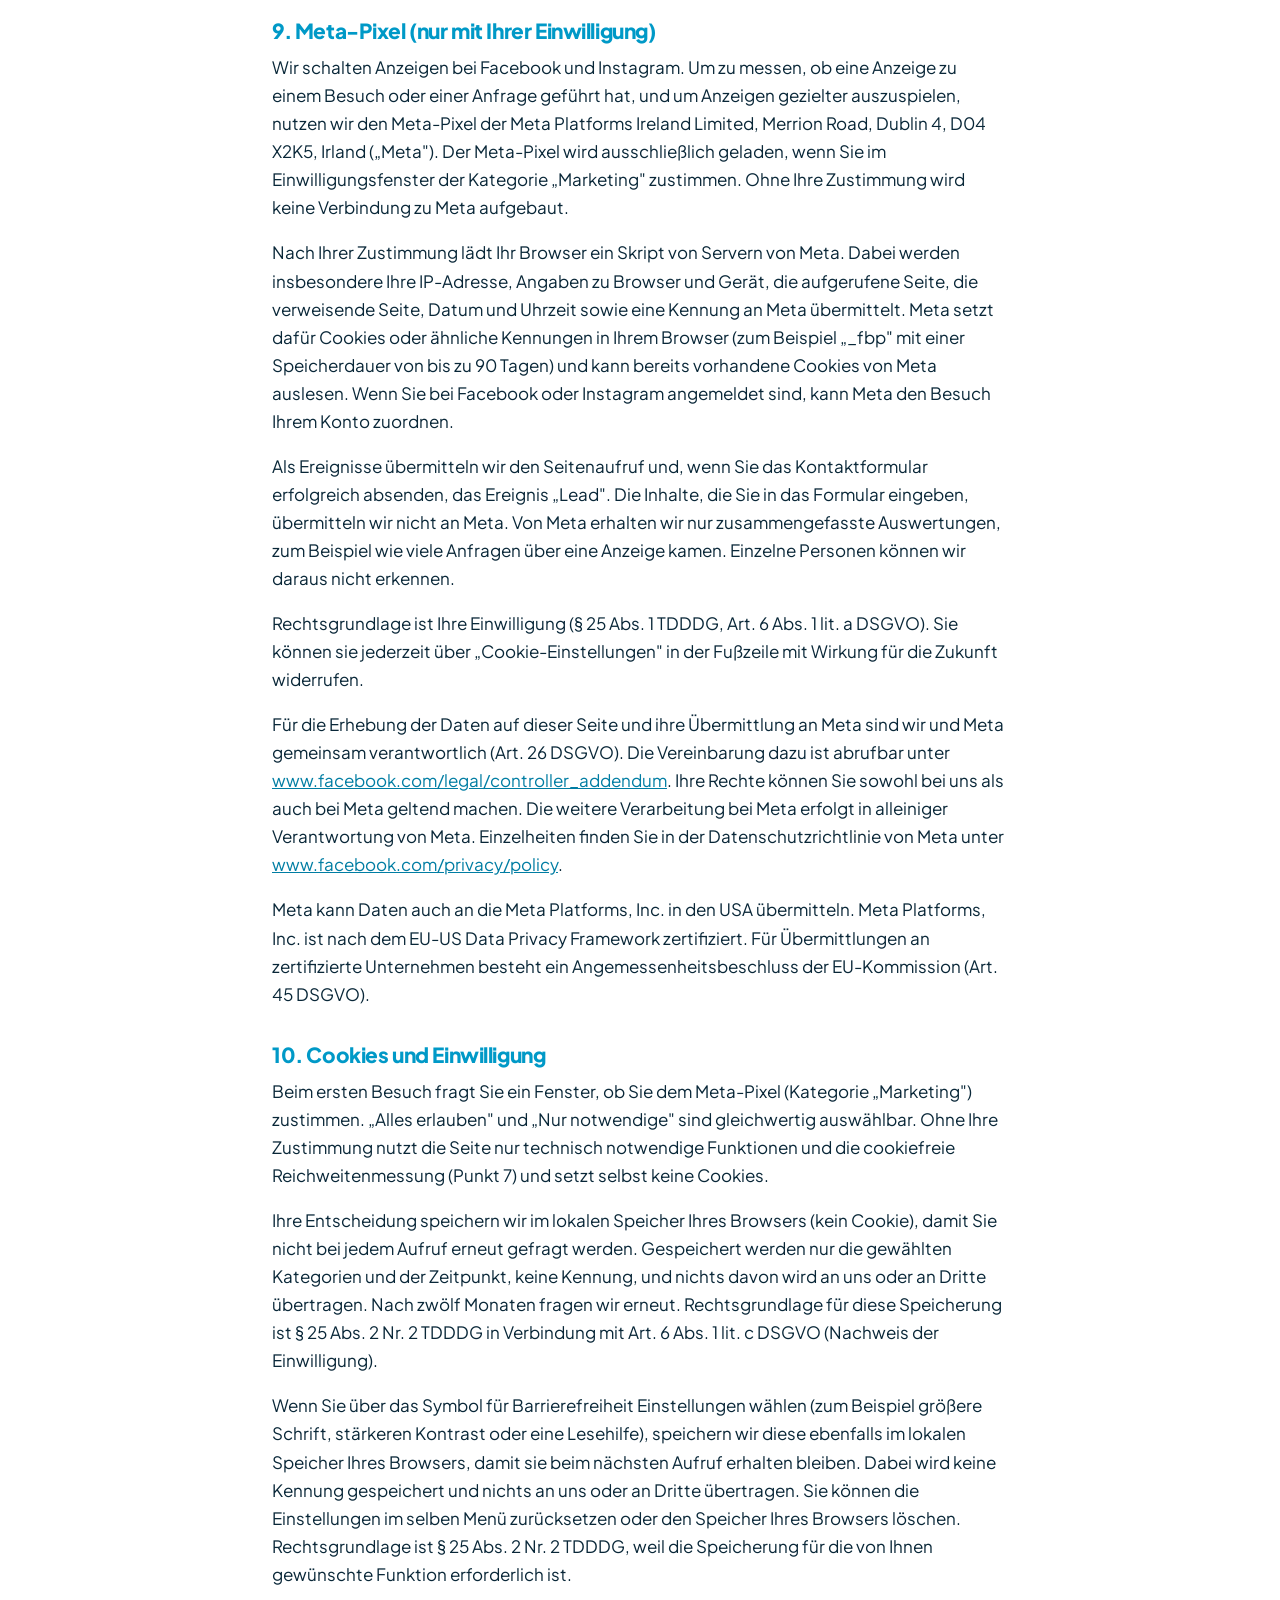
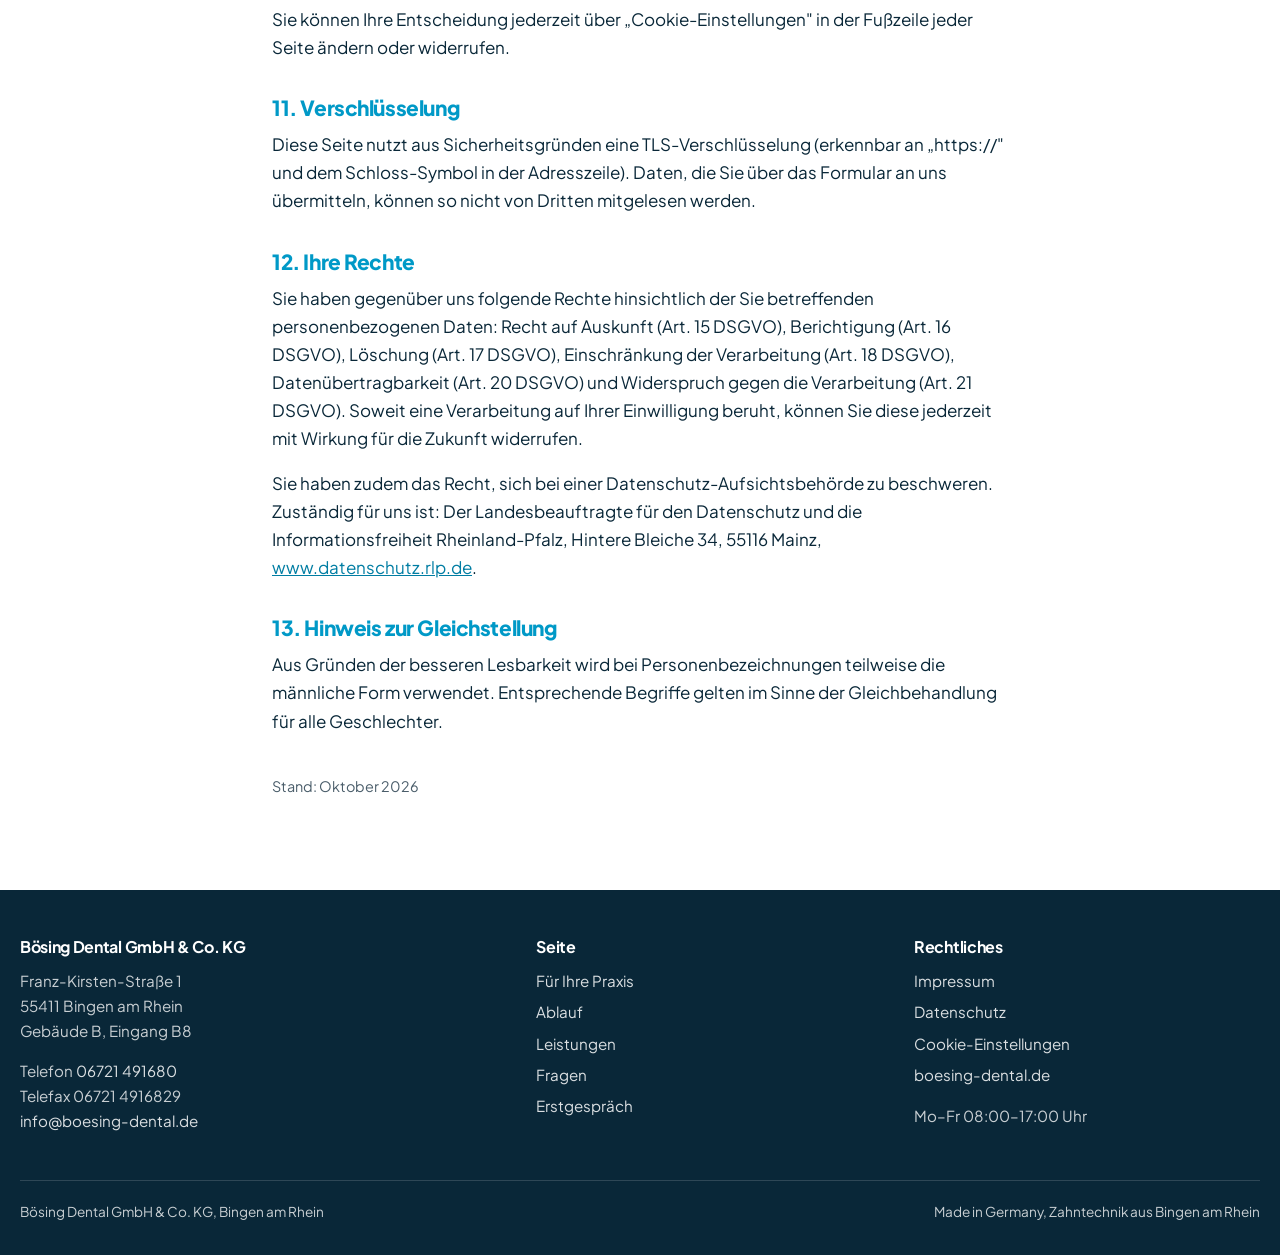
==== commit 25a0902a: "Datenschutz an den tatsächlichen Stand angepasst (Prüfung Ovidiu) - Punkt 3: Matomo-Skript wird ohne" ====
--- a/website/datenschutz.html
+++ b/website/datenschutz.html
@@ -73,10 +73,10 @@
 
         <h2>3. Hosting und Server-Protokolle</h2>
         <p>Diese Webseite wird bei der ALL-INKL.COM – Neue Medien Münnich, Inhaber René Münnich, Hauptstraße 68, 02742 Friedersdorf, Deutschland, betrieben. Beim Aufruf einer Seite verarbeitet der Server technisch notwendige Verbindungsdaten: IP-Adresse, Datum und Uhrzeit, aufgerufene Datei, übertragene Datenmenge, verweisende Seite sowie Browser und Betriebssystem. Diese Protokolle dienen der Sicherheit und dem störungsfreien Betrieb und werden nach kurzer Zeit gelöscht. Rechtsgrundlage ist unser berechtigtes Interesse an einem sicheren Betrieb (Art. 6 Abs. 1 lit. f DSGVO). Mit dem Anbieter besteht ein Vertrag zur Auftragsverarbeitung.</p>
-        <p>Ohne Ihre Einwilligung werden keine Dienste von Drittanbietern eingebunden: keine Schriftarten von fremden Servern, keine Kartendienste, keine Videoportale, keine Werbenetzwerke. Schriften, Bilder und Videos liegen auf unserem eigenen Server. Die einzige Ausnahme ist der Meta-Pixel, und auch er wird nur geladen, wenn Sie zustimmen (Punkt 9).</p>
+        <p>Ohne Ihre Einwilligung werden keine Dienste von Drittanbietern eingebunden: keine Schriftarten von fremden Servern, keine Kartendienste, keine Videoportale, keine Werbenetzwerke. Schriften, Bilder und Videos liegen auf unserem eigenen Server. Für die cookiefreie Reichweitenmessung lädt die Seite ohne Einwilligung ein Skript von dem Matomo-Server, den unser Dienstleister in Deutschland für uns betreibt (Punkt 7). Der Meta-Pixel wird nur geladen, wenn Sie zustimmen (Punkt 9).</p>
 
         <h2>4. Videos auf dieser Seite</h2>
-        <p>Die Videos auf dieser Seite liegen auf unserem eigenen Server und werden erst abgespielt, wenn Sie auf den Abspielknopf klicken. Es wird dabei kein Videoportal eingebunden und keine Verbindung zu einem fremden Anbieter aufgebaut. Beim Abspielen fallen nur die unter Punkt 3 beschriebenen Server-Protokolle an.</p>
+        <p>Die Videos auf dieser Seite liegen auf unserem eigenen Server. Über jedem Video läuft eine stumme Vorschau von wenigen Sekunden in Schleife. Das eigentliche Video mit Ton startet erst, wenn Sie auf den Abspielknopf klicken. Haben Sie auf Ihrem Gerät „Bewegung reduzieren“ oder den Datensparmodus eingeschaltet, entfällt die Vorschau. Es wird dabei kein Videoportal eingebunden und keine Verbindung zu einem fremden Anbieter aufgebaut. Beim Abspielen fallen nur die unter Punkt 3 beschriebenen Server-Protokolle an.</p>
 
         <h2>5. Kontaktformular</h2>
         <p>Wenn Sie uns über das Formular eine Anfrage schicken, verarbeiten wir die dort eingegebenen Angaben (Praxis, Ansprechperson, Ort, Telefon, E-Mail, gewünschte Kontaktart, Nachricht) ausschließlich zur Bearbeitung Ihrer Anfrage und zur Anbahnung einer Zusammenarbeit. Rechtsgrundlage ist Art. 6 Abs. 1 lit. b DSGVO (vorvertragliche Maßnahmen) sowie unser berechtigtes Interesse an der Beantwortung von Anfragen (Art. 6 Abs. 1 lit. f DSGVO).</p>
@@ -107,8 +107,9 @@
         <p>Meta kann Daten auch an die Meta Platforms, Inc. in den USA übermitteln. Meta Platforms, Inc. ist nach dem EU-US Data Privacy Framework zertifiziert. Für Übermittlungen an zertifizierte Unternehmen besteht ein Angemessenheitsbeschluss der EU-Kommission (Art. 45 DSGVO).</p>
 
         <h2>10. Cookies und Einwilligung</h2>
-        <p>Beim ersten Besuch fragt Sie ein Fenster, ob Sie dem Meta-Pixel (Kategorie „Marketing") zustimmen. „Alles erlauben" und „Nur notwendige" sind gleichwertig auswählbar. Ohne Ihre Zustimmung nutzt die Seite nur technisch notwendige Funktionen und setzt selbst keine Cookies.</p>
+        <p>Beim ersten Besuch fragt Sie ein Fenster, ob Sie dem Meta-Pixel (Kategorie „Marketing") zustimmen. „Alles erlauben" und „Nur notwendige" sind gleichwertig auswählbar. Ohne Ihre Zustimmung nutzt die Seite nur technisch notwendige Funktionen und die cookiefreie Reichweitenmessung (Punkt 7) und setzt selbst keine Cookies.</p>
         <p>Ihre Entscheidung speichern wir im lokalen Speicher Ihres Browsers (kein Cookie), damit Sie nicht bei jedem Aufruf erneut gefragt werden. Gespeichert werden nur die gewählten Kategorien und der Zeitpunkt, keine Kennung, und nichts davon wird an uns oder an Dritte übertragen. Nach zwölf Monaten fragen wir erneut. Rechtsgrundlage für diese Speicherung ist § 25 Abs. 2 Nr. 2 TDDDG in Verbindung mit Art. 6 Abs. 1 lit. c DSGVO (Nachweis der Einwilligung).</p>
+        <p>Wenn Sie über das Symbol für Barrierefreiheit Einstellungen wählen (zum Beispiel größere Schrift, stärkeren Kontrast oder eine Lesehilfe), speichern wir diese ebenfalls im lokalen Speicher Ihres Browsers, damit sie beim nächsten Aufruf erhalten bleiben. Dabei wird keine Kennung gespeichert und nichts an uns oder an Dritte übertragen. Sie können die Einstellungen im selben Menü zurücksetzen oder den Speicher Ihres Browsers löschen. Rechtsgrundlage ist § 25 Abs. 2 Nr. 2 TDDDG, weil die Speicherung für die von Ihnen gewünschte Funktion erforderlich ist.</p>
         <p>Sie können Ihre Entscheidung jederzeit über „Cookie-Einstellungen" in der Fußzeile jeder Seite ändern oder widerrufen.</p>
 
         <h2>11. Verschlüsselung</h2>
@@ -167,8 +168,9 @@
 
 <script src="assets/skript.js?v=20261002a" defer></script>
 <script src="assets/barrierefreiheit.js" defer></script>
-<script src="assets/ao-konfiguration.js?v=20261002a"></script>
+<script src="assets/ao-konfiguration.js?v=20261007a"></script>
 <script src="assets/einwilligung.js?v=20261002a" defer></script>
 <script src="assets/messung.js?v=20261002a" defer></script>
+<script src="assets/statistik.js" defer></script>
 </body>
 </html>
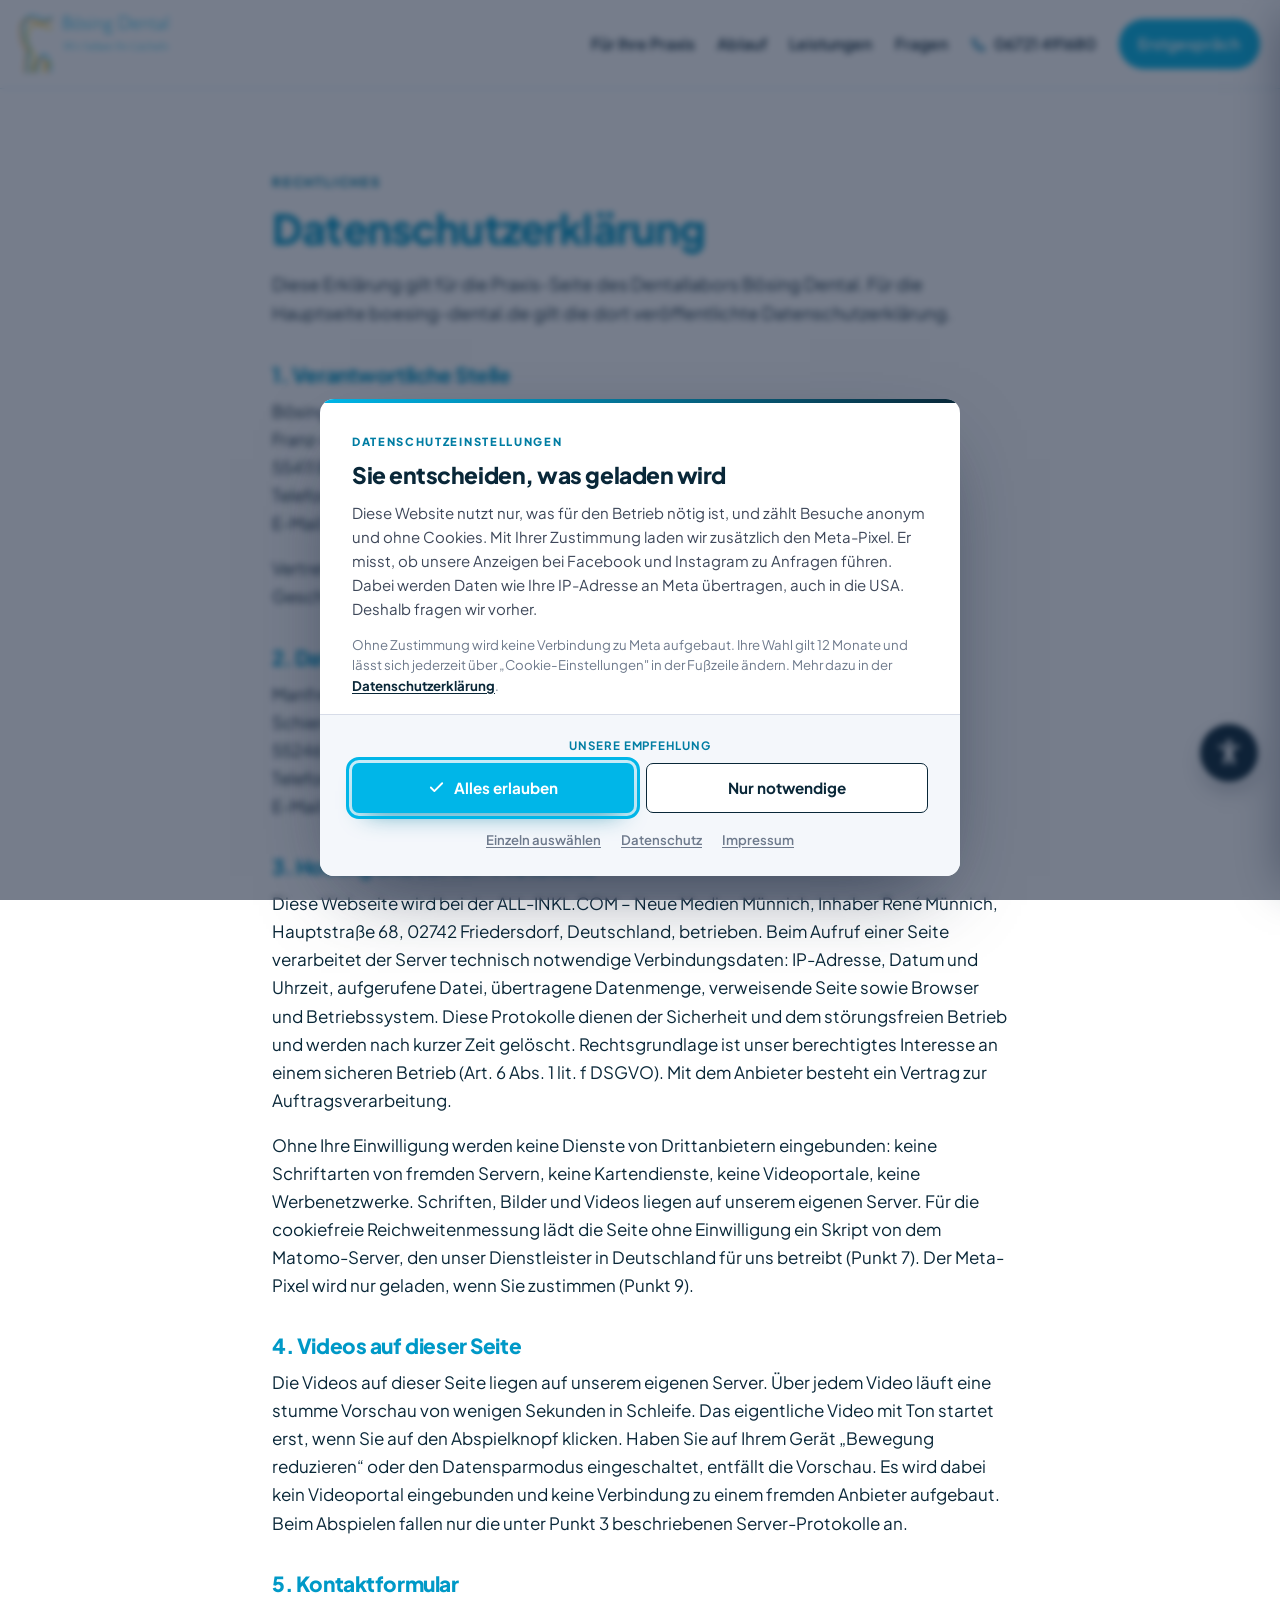
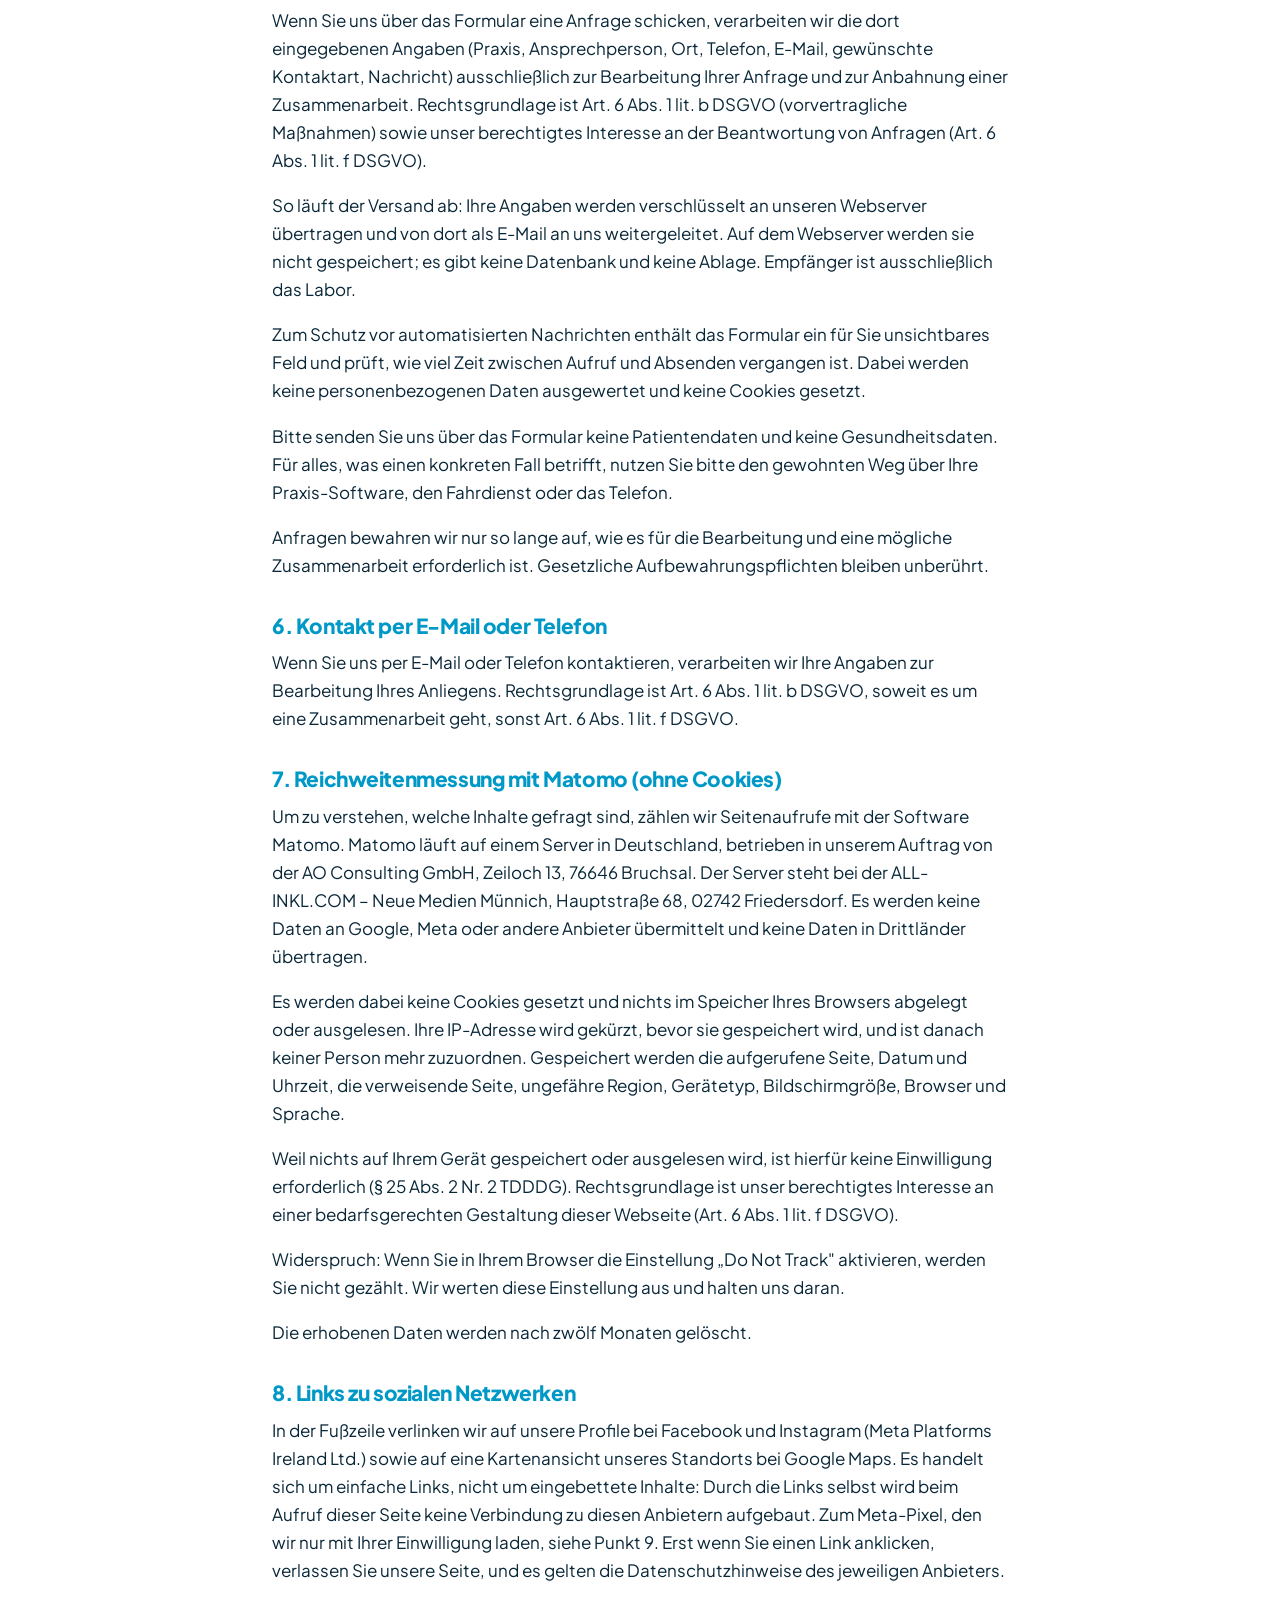
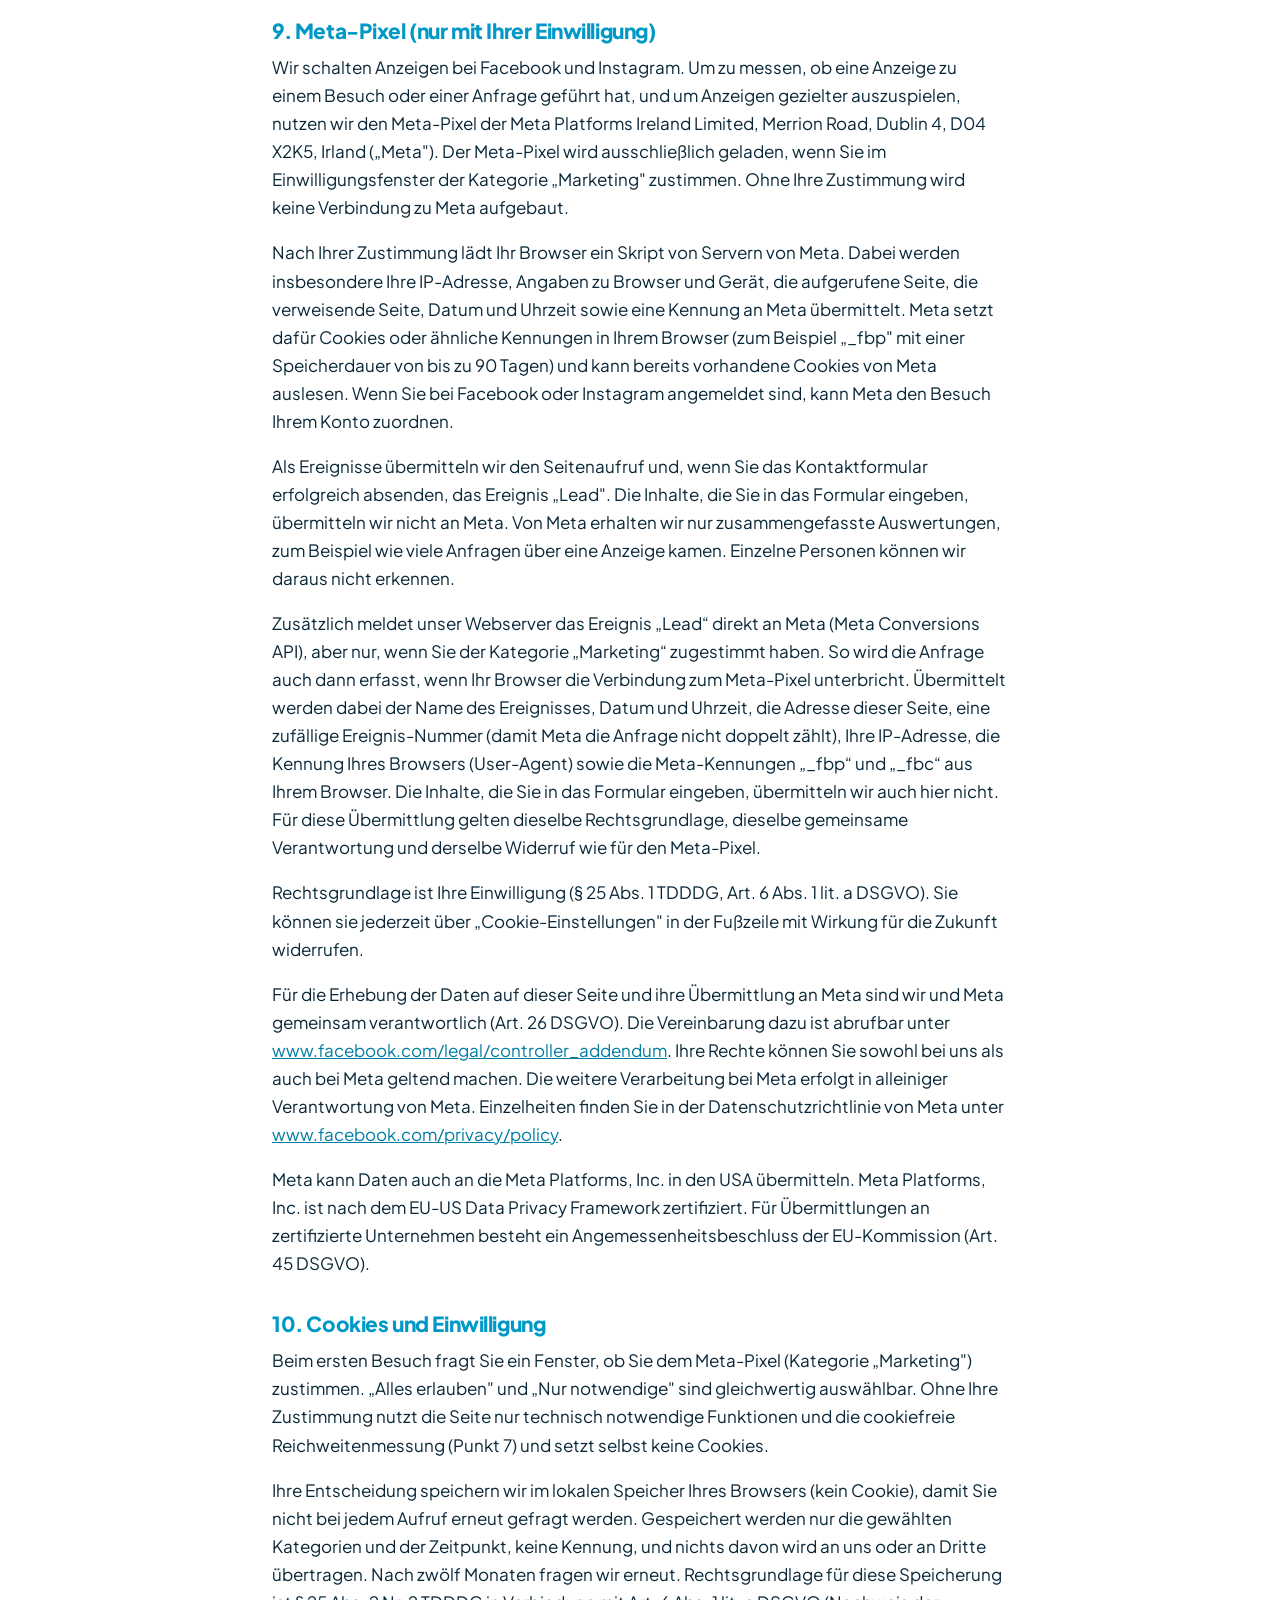
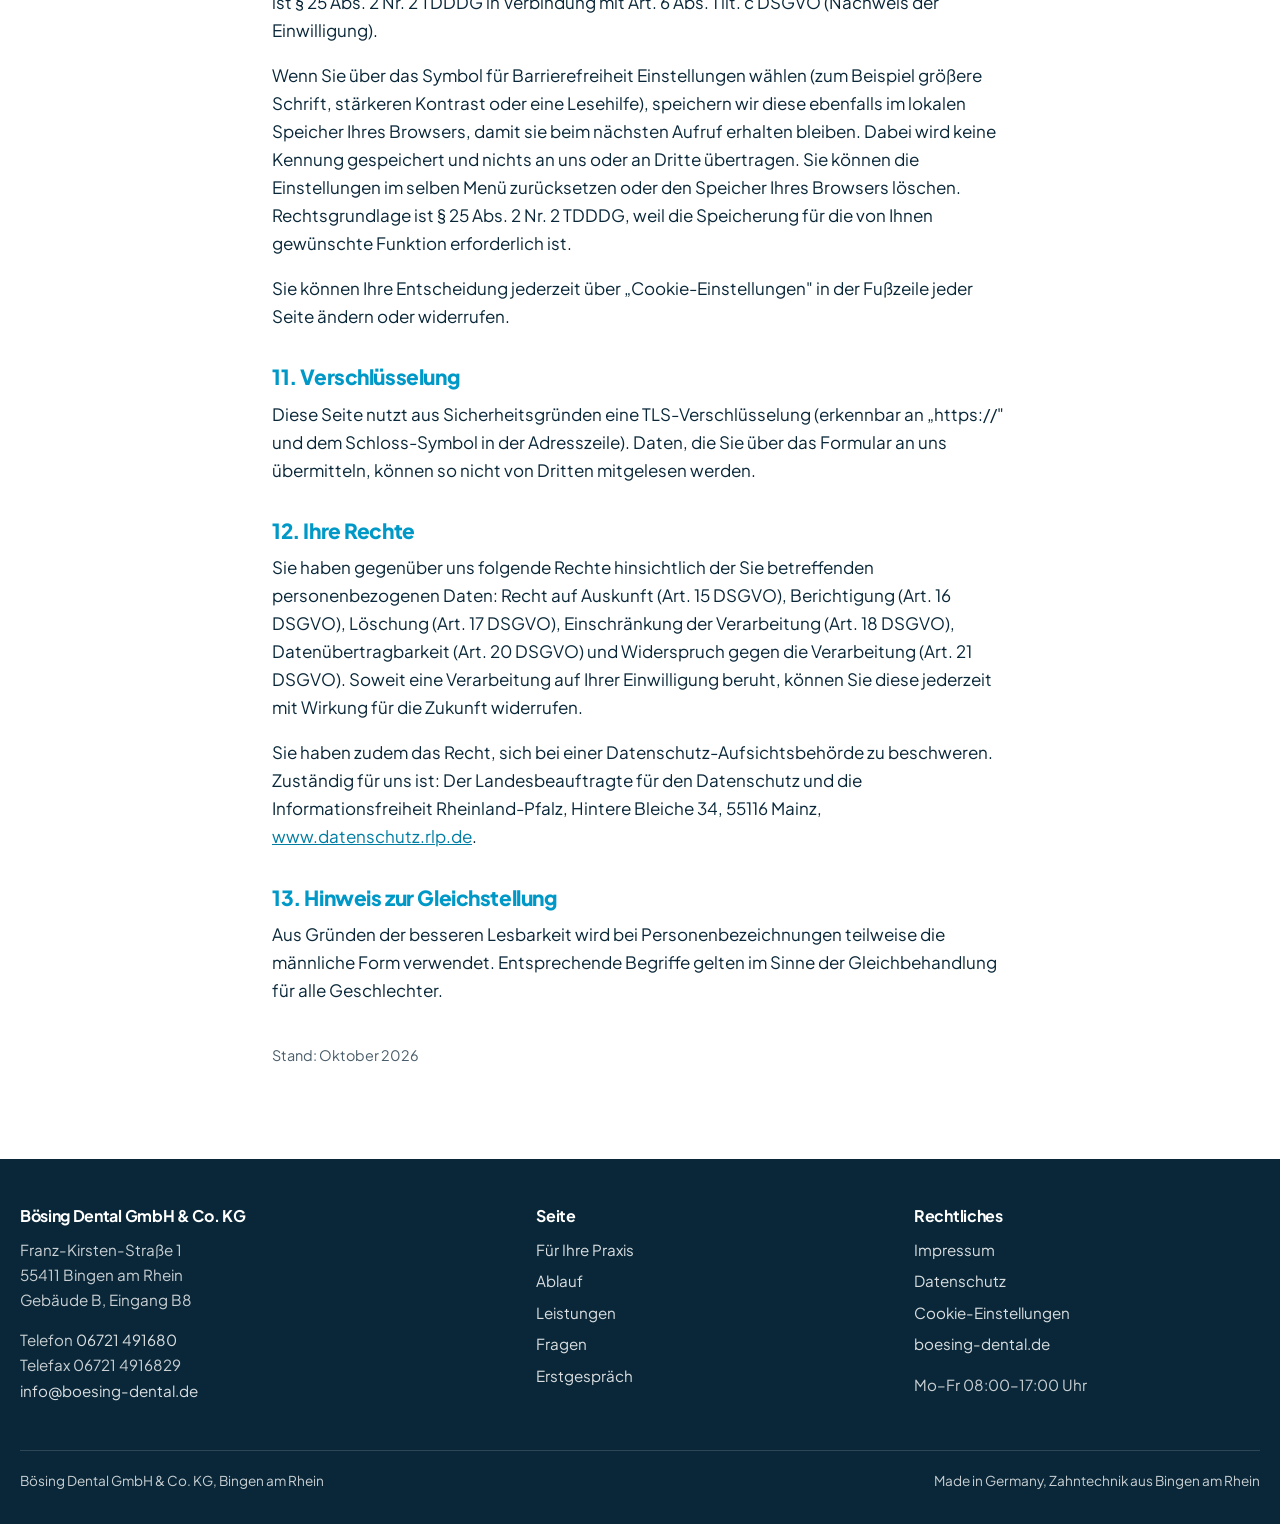
==== commit 77c6595a: "Meta Conversions API: Anfrage ("Lead") zusätzlich vom Server an Meta melden Wunsch von Ovidiu Rieger" ====
--- a/website/datenschutz.html
+++ b/website/datenschutz.html
@@ -102,6 +102,7 @@
         <p>Wir schalten Anzeigen bei Facebook und Instagram. Um zu messen, ob eine Anzeige zu einem Besuch oder einer Anfrage geführt hat, und um Anzeigen gezielter auszuspielen, nutzen wir den Meta-Pixel der Meta Platforms Ireland Limited, Merrion Road, Dublin 4, D04 X2K5, Irland („Meta"). Der Meta-Pixel wird ausschließlich geladen, wenn Sie im Einwilligungsfenster der Kategorie „Marketing" zustimmen. Ohne Ihre Zustimmung wird keine Verbindung zu Meta aufgebaut.</p>
         <p>Nach Ihrer Zustimmung lädt Ihr Browser ein Skript von Servern von Meta. Dabei werden insbesondere Ihre IP-Adresse, Angaben zu Browser und Gerät, die aufgerufene Seite, die verweisende Seite, Datum und Uhrzeit sowie eine Kennung an Meta übermittelt. Meta setzt dafür Cookies oder ähnliche Kennungen in Ihrem Browser (zum Beispiel „_fbp" mit einer Speicherdauer von bis zu 90 Tagen) und kann bereits vorhandene Cookies von Meta auslesen. Wenn Sie bei Facebook oder Instagram angemeldet sind, kann Meta den Besuch Ihrem Konto zuordnen.</p>
         <p>Als Ereignisse übermitteln wir den Seitenaufruf und, wenn Sie das Kontaktformular erfolgreich absenden, das Ereignis „Lead". Die Inhalte, die Sie in das Formular eingeben, übermitteln wir nicht an Meta. Von Meta erhalten wir nur zusammengefasste Auswertungen, zum Beispiel wie viele Anfragen über eine Anzeige kamen. Einzelne Personen können wir daraus nicht erkennen.</p>
+        <p>Zusätzlich meldet unser Webserver das Ereignis „Lead“ direkt an Meta (Meta Conversions API), aber nur, wenn Sie der Kategorie „Marketing“ zugestimmt haben. So wird die Anfrage auch dann erfasst, wenn Ihr Browser die Verbindung zum Meta-Pixel unterbricht. Übermittelt werden dabei der Name des Ereignisses, Datum und Uhrzeit, die Adresse dieser Seite, eine zufällige Ereignis-Nummer (damit Meta die Anfrage nicht doppelt zählt), Ihre IP-Adresse, die Kennung Ihres Browsers (User-Agent) sowie die Meta-Kennungen „_fbp“ und „_fbc“ aus Ihrem Browser. Die Inhalte, die Sie in das Formular eingeben, übermitteln wir auch hier nicht. Für diese Übermittlung gelten dieselbe Rechtsgrundlage, dieselbe gemeinsame Verantwortung und derselbe Widerruf wie für den Meta-Pixel.</p>
         <p>Rechtsgrundlage ist Ihre Einwilligung (§ 25 Abs. 1 TDDDG, Art. 6 Abs. 1 lit. a DSGVO). Sie können sie jederzeit über „Cookie-Einstellungen" in der Fußzeile mit Wirkung für die Zukunft widerrufen.</p>
         <p>Für die Erhebung der Daten auf dieser Seite und ihre Übermittlung an Meta sind wir und Meta gemeinsam verantwortlich (Art. 26 DSGVO). Die Vereinbarung dazu ist abrufbar unter <a href="https://www.facebook.com/legal/controller_addendum" rel="noopener">www.facebook.com/legal/controller_addendum</a>. Ihre Rechte können Sie sowohl bei uns als auch bei Meta geltend machen. Die weitere Verarbeitung bei Meta erfolgt in alleiniger Verantwortung von Meta. Einzelheiten finden Sie in der Datenschutzrichtlinie von Meta unter <a href="https://www.facebook.com/privacy/policy" rel="noopener">www.facebook.com/privacy/policy</a>.</p>
         <p>Meta kann Daten auch an die Meta Platforms, Inc. in den USA übermitteln. Meta Platforms, Inc. ist nach dem EU-US Data Privacy Framework zertifiziert. Für Übermittlungen an zertifizierte Unternehmen besteht ein Angemessenheitsbeschluss der EU-Kommission (Art. 45 DSGVO).</p>
@@ -166,11 +167,11 @@
   </div>
 </footer>
 
-<script src="assets/skript.js?v=20261002a" defer></script>
+<script src="assets/skript.js?v=20261007a" defer></script>
 <script src="assets/barrierefreiheit.js" defer></script>
 <script src="assets/ao-konfiguration.js?v=20261007a"></script>
 <script src="assets/einwilligung.js?v=20261002a" defer></script>
-<script src="assets/messung.js?v=20261002a" defer></script>
+<script src="assets/messung.js?v=20261007a" defer></script>
 <script src="assets/statistik.js" defer></script>
 </body>
 </html>
